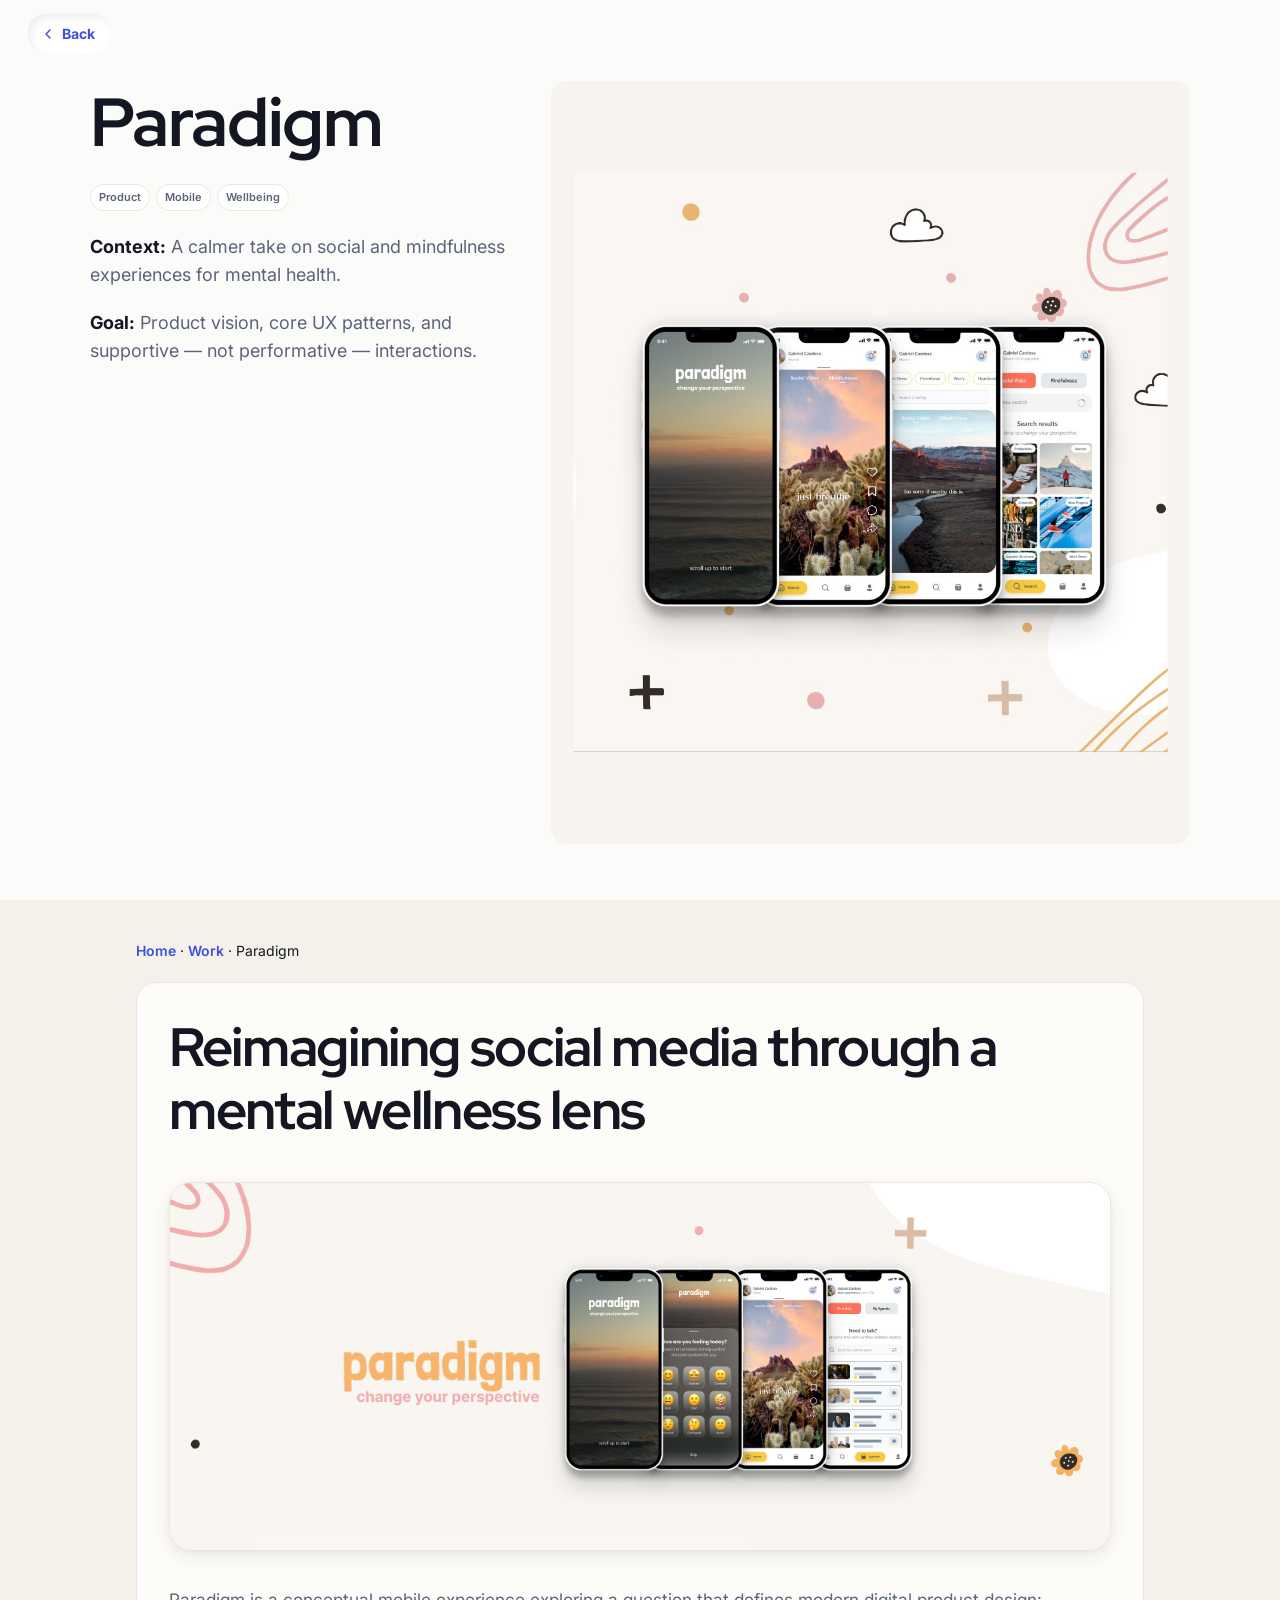
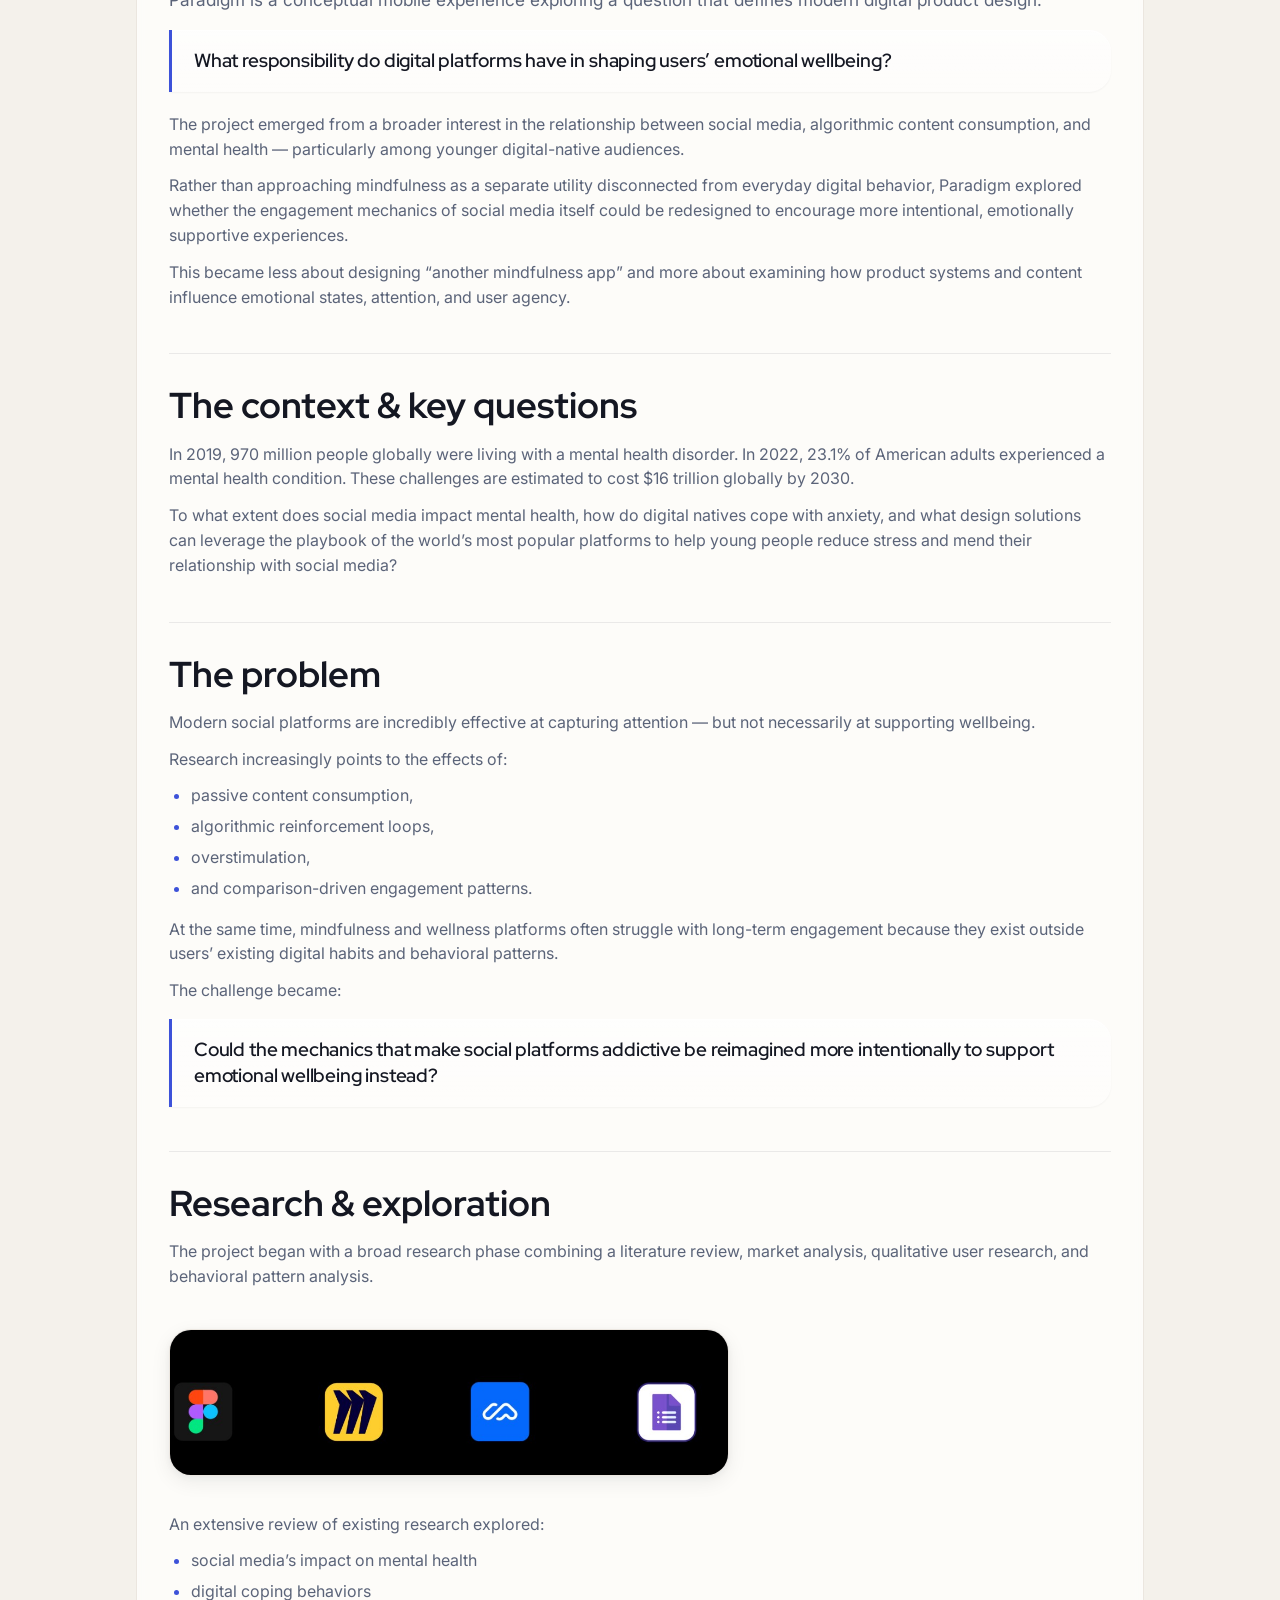
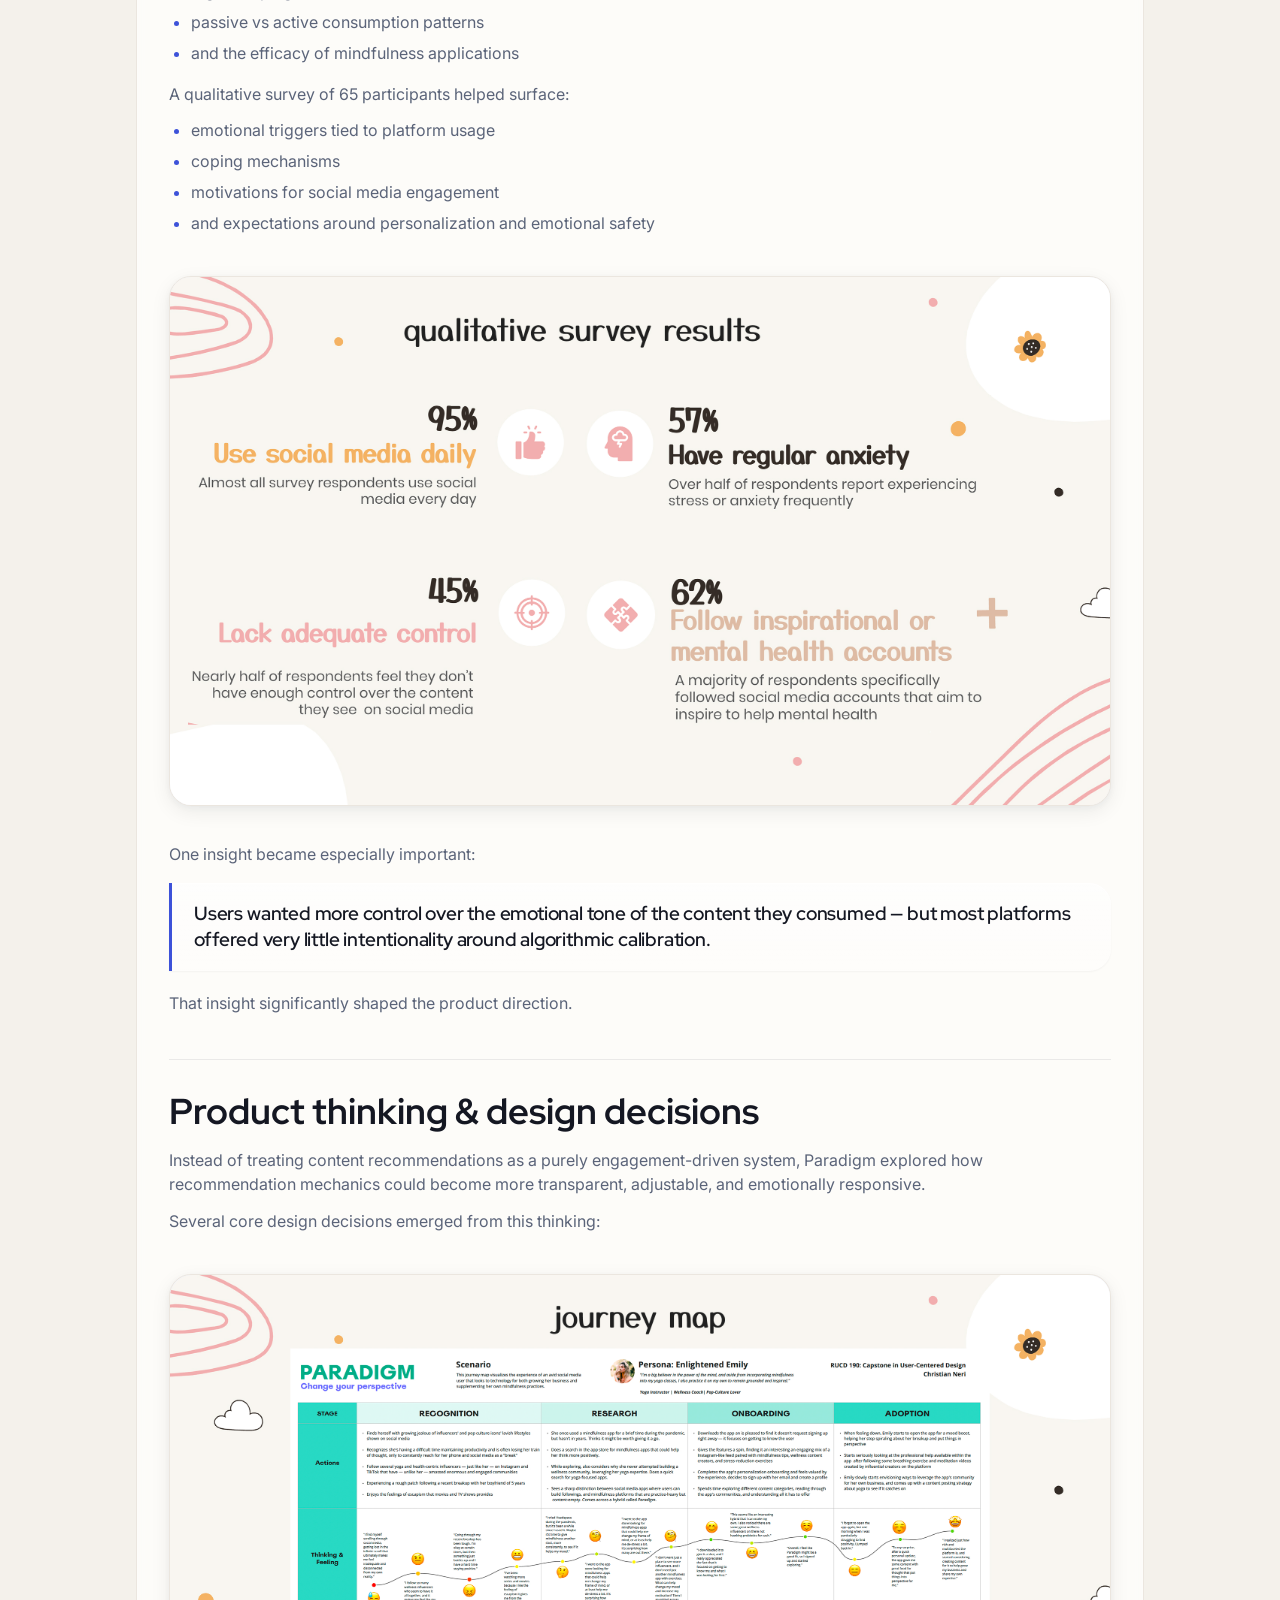
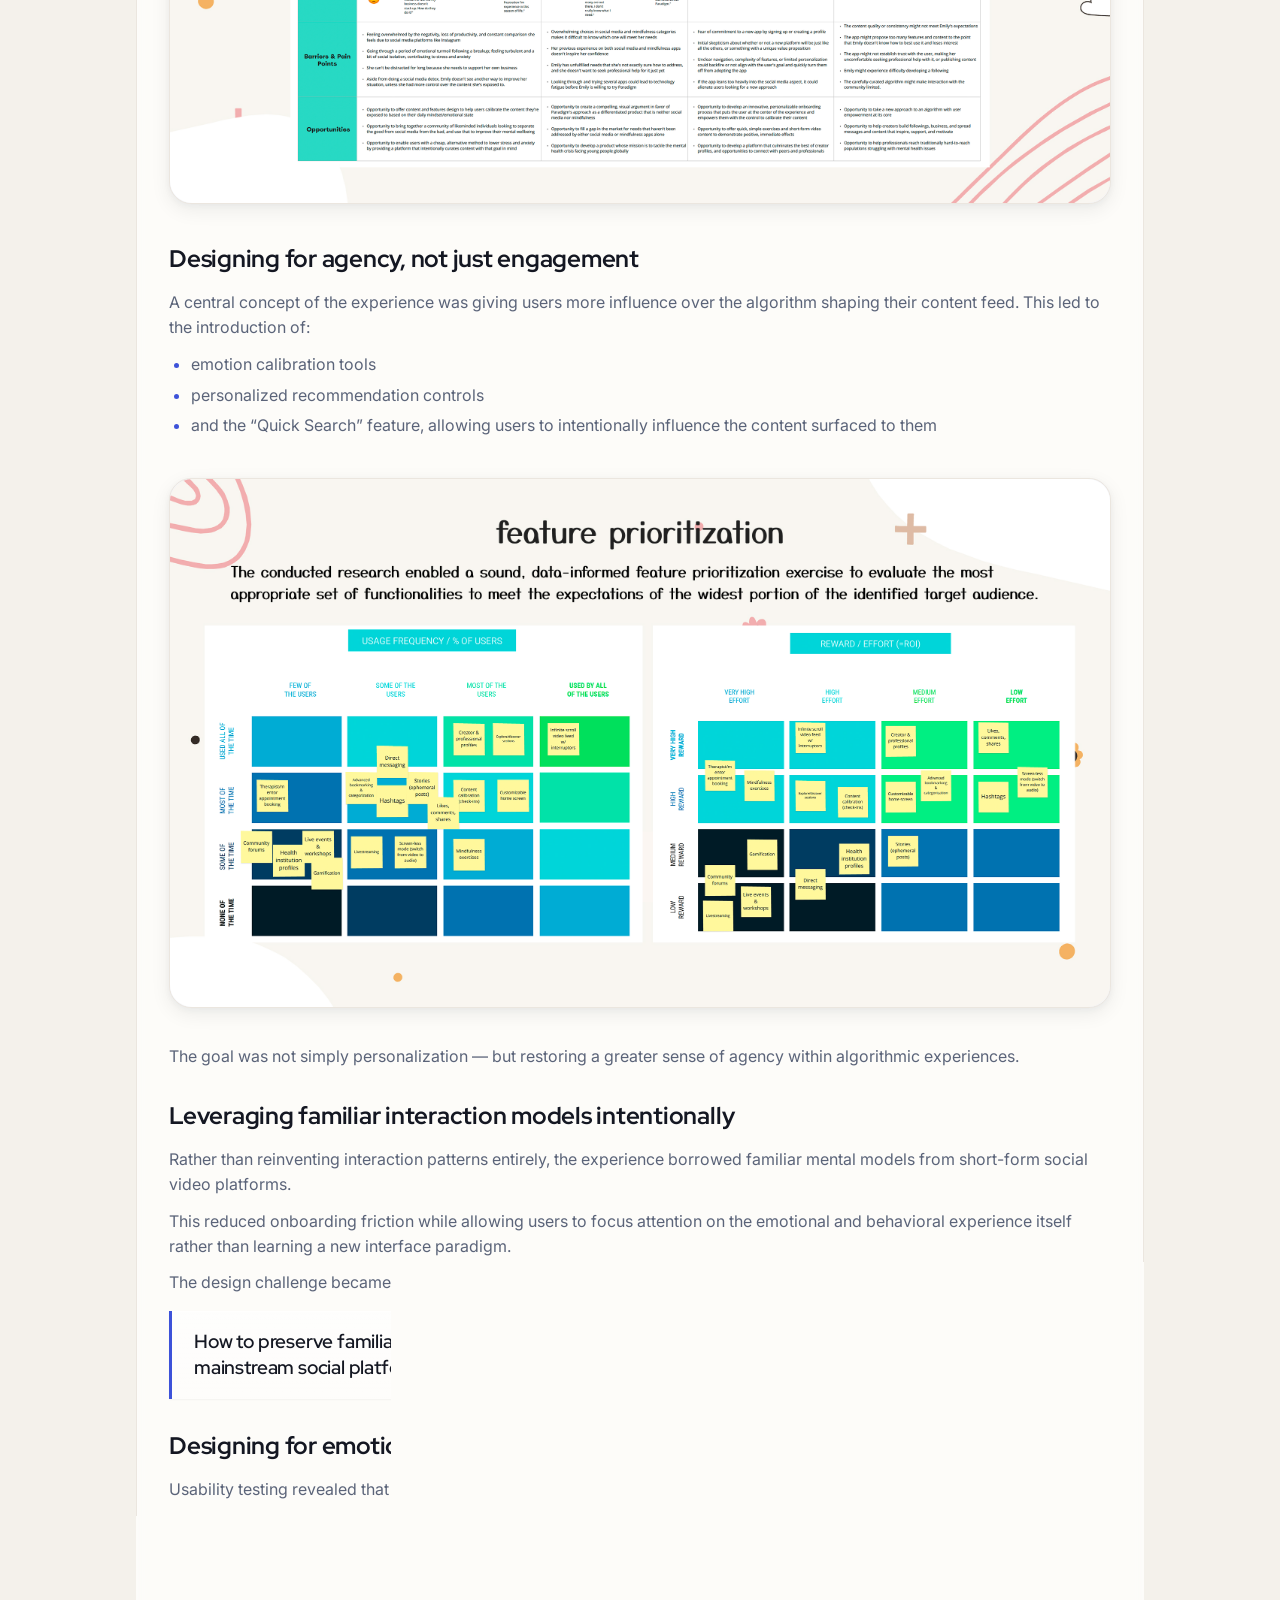
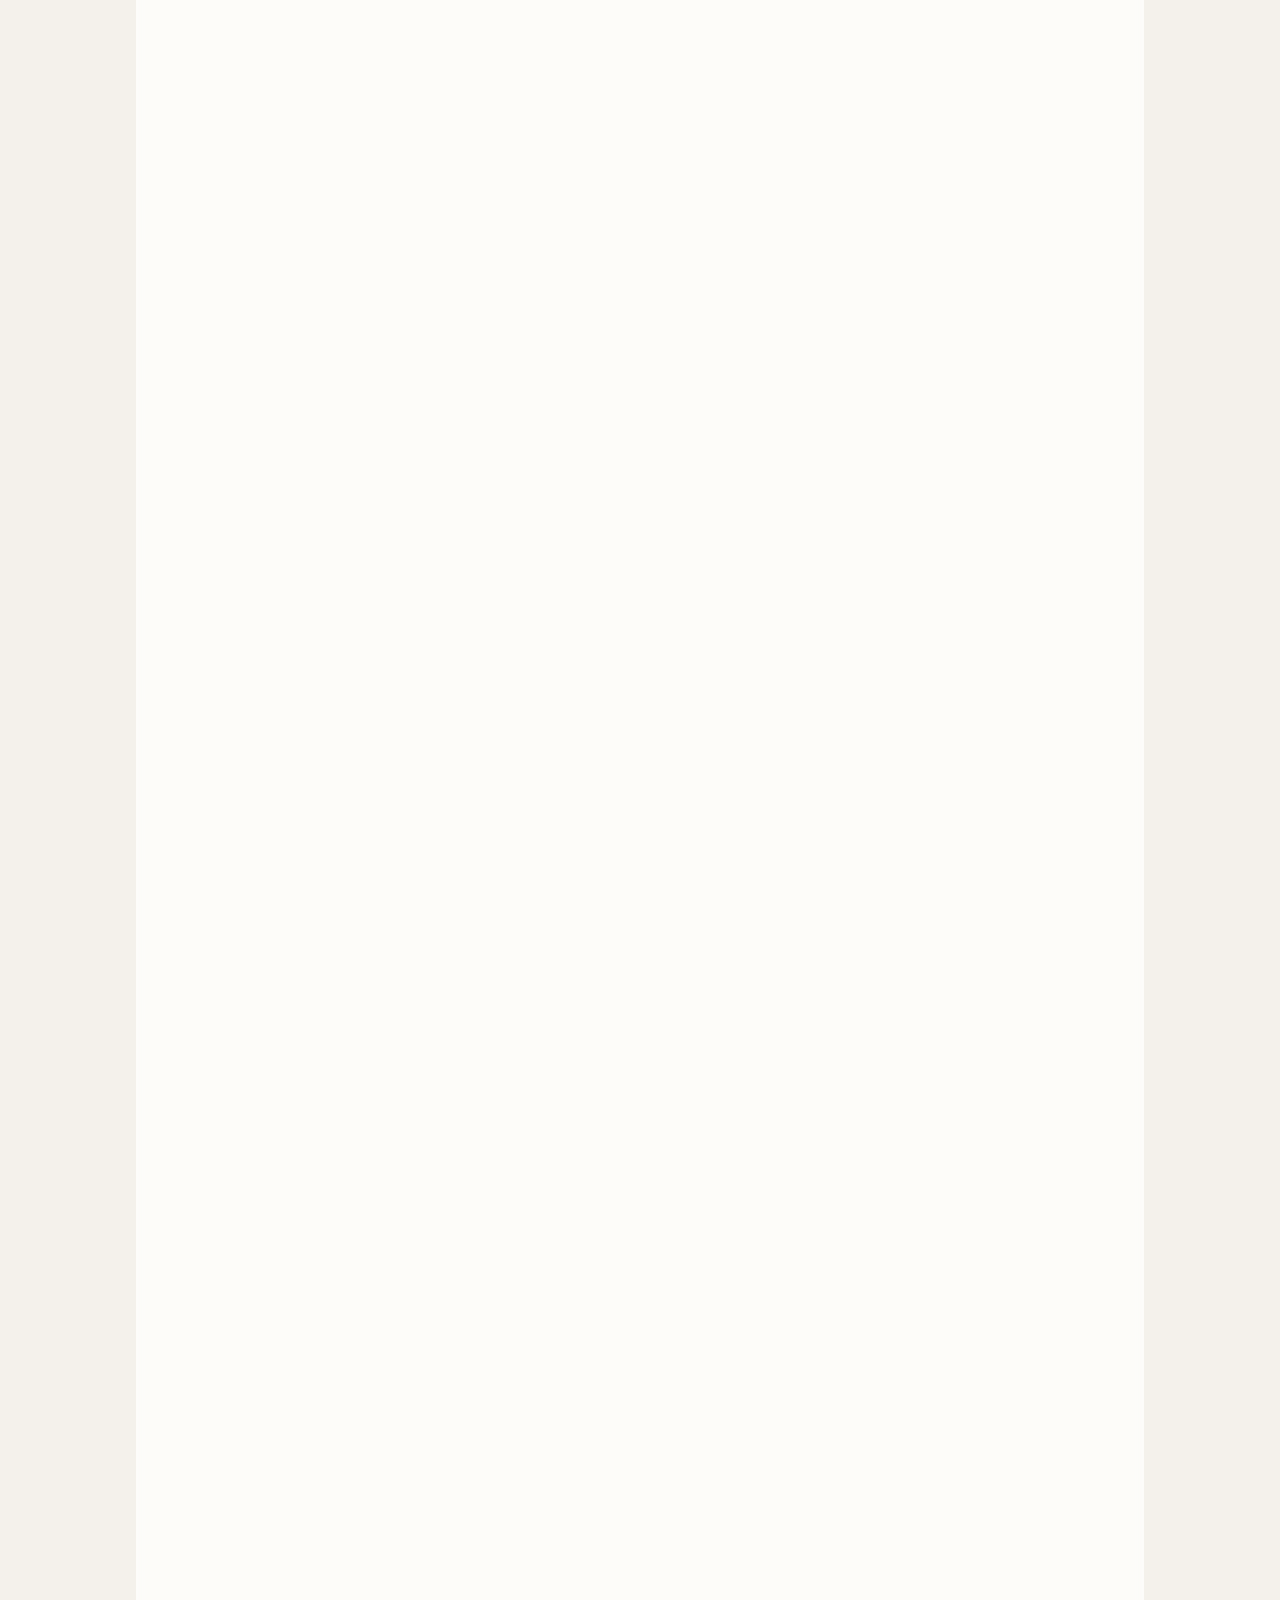
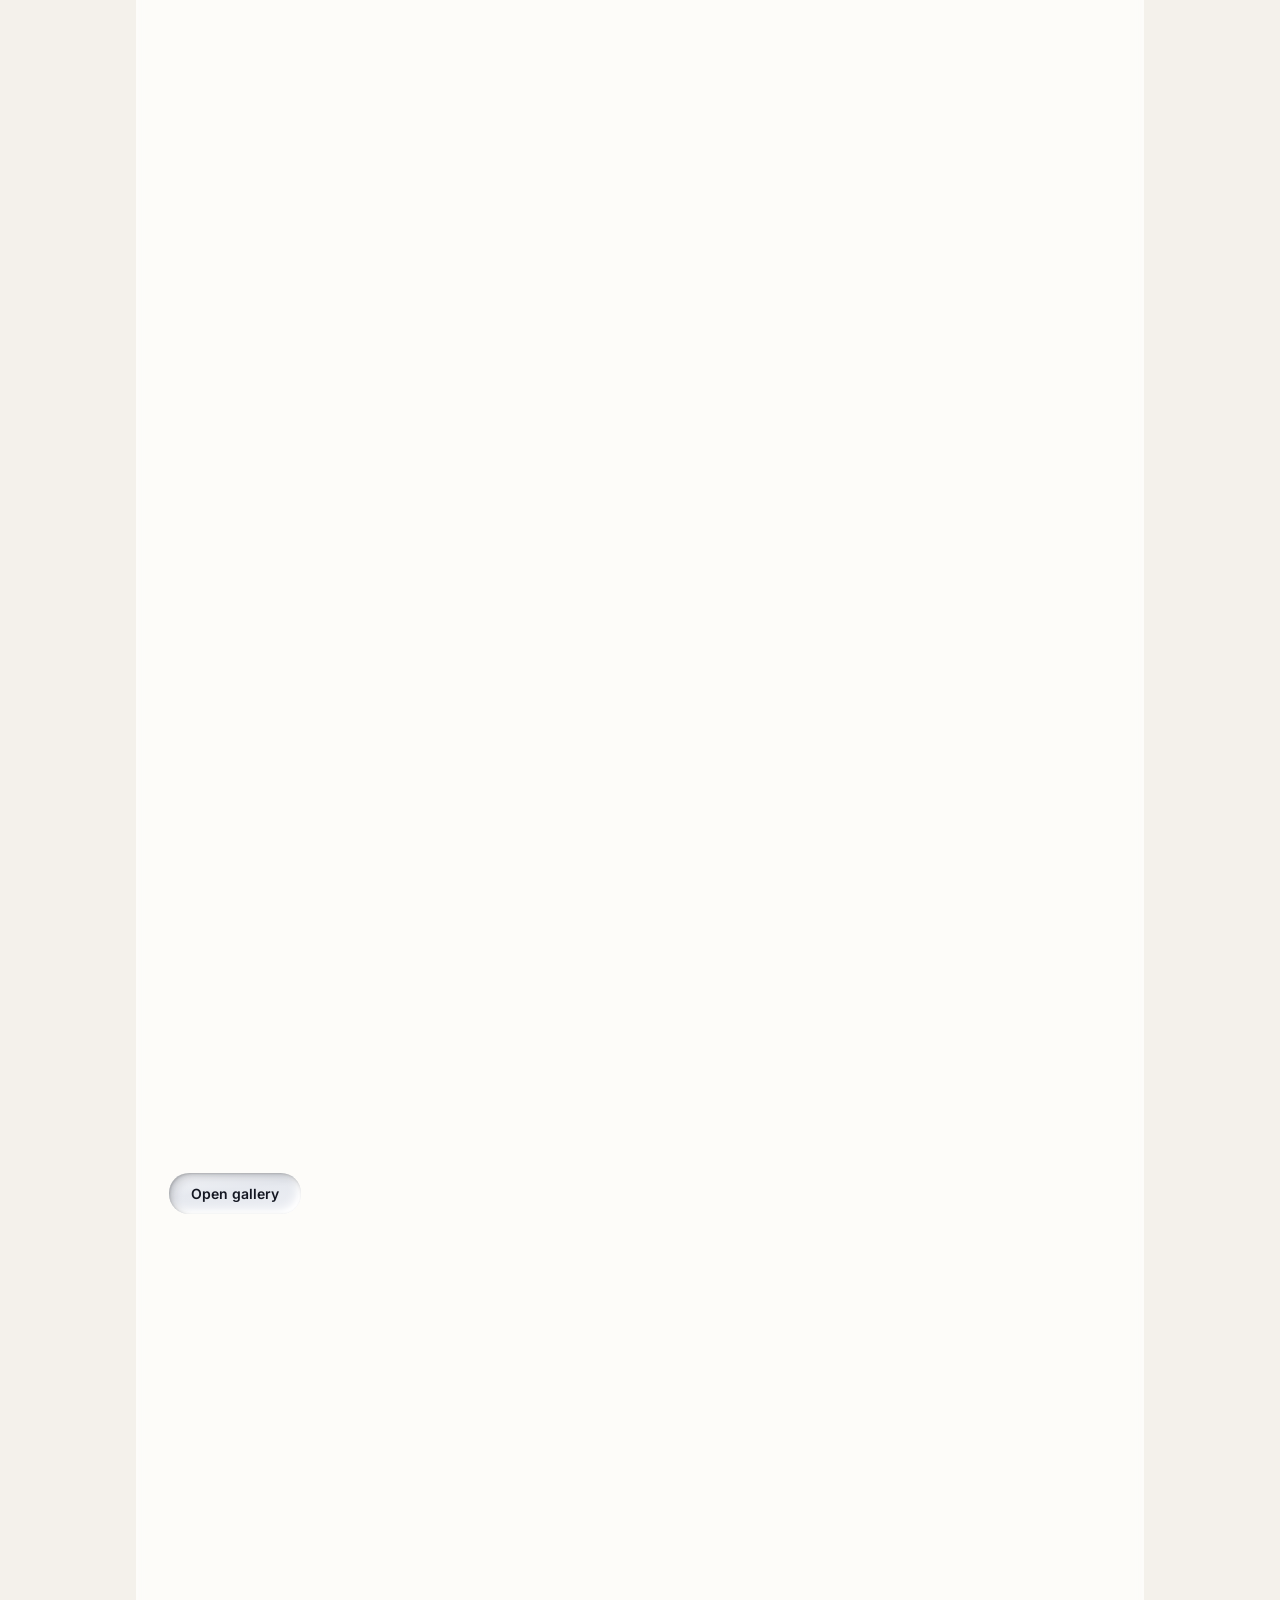
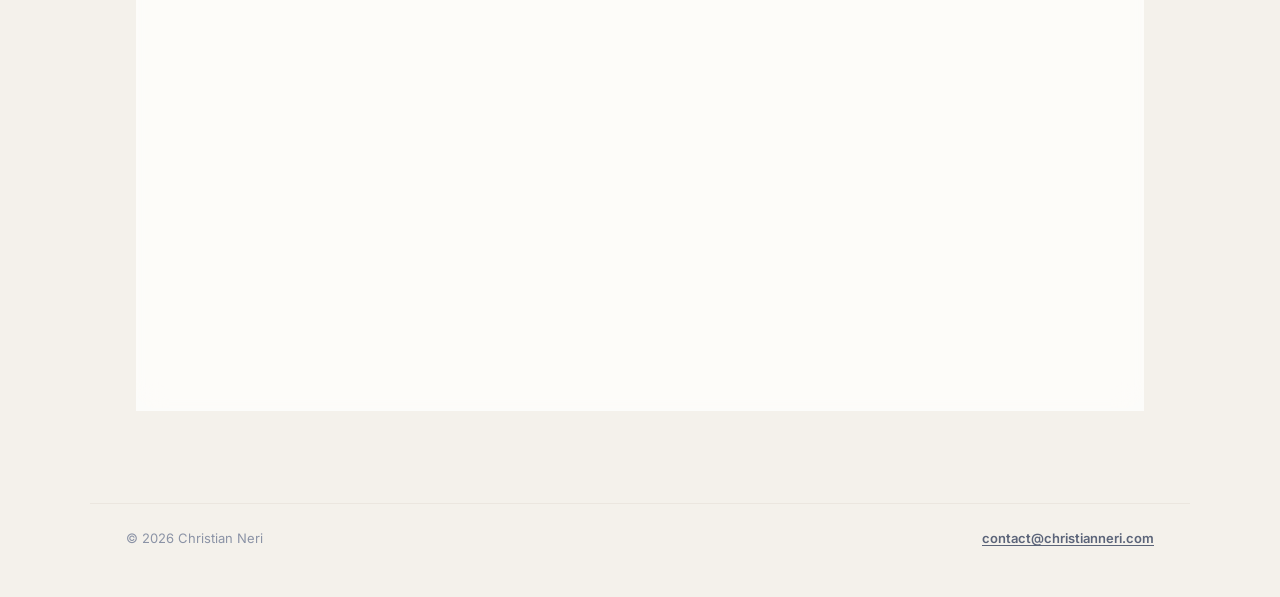
==== case-paradigm.html @ fbaf5375 "Adopt Red Hat Display as the portfolio display typeface. Replace Outfit across the site, apply it to" ====
<!DOCTYPE html>
<html lang="en">

<head>
    <meta charset="UTF-8">
    <meta name="viewport" content="width=device-width, initial-scale=1.0">
    <title>Paradigm — Case study | Christian Neri</title>
    <meta name="description"
        content="Paradigm: product vision and UX patterns for supportive mental health and mindfulness experiences.">
    <link rel="stylesheet" href="style.css">
    <link rel="preconnect" href="https://fonts.googleapis.com">
    <link rel="preconnect" href="https://fonts.gstatic.com" crossorigin>
    <link
        href="https://fonts.googleapis.com/css2?family=Inter:wght@400;500;600;700&family=Red+Hat+Display:ital,wght@0,500;0,600;0,700;1,400&display=swap"
        rel="stylesheet">
</head>

<body>
    <!-- Paint-bridge: same #fbfbfa as the zoom curtain; dissolves once layout is settled -->
    <div class="case-zoom-cover" aria-hidden="true"></div>
    <a class="skip-link" href="#case-main">Skip to case study</a>

    <header class="site-header site-header--case" role="banner">
        <a class="case-back-link" href="index.html#work" aria-label="Back to featured work">
            <svg width="16" height="16" viewBox="0 0 24 24" fill="none" stroke="currentColor"
                stroke-width="2.25" stroke-linecap="round" stroke-linejoin="round" aria-hidden="true">
                <path d="m15 18-6-6 6-6" />
            </svg>
            <span>Back</span>
        </a>
    </header>

    <header class="case-hero-screen" aria-labelledby="paradigm-title">
        <div class="case-hero-screen__inner">
            <div class="work-macbook__screen-grid">
                <div class="work-macbook__copy">
                    <h1 id="paradigm-title" class="work-macbook__title">Paradigm</h1>
                    <div class="work-macbook__tags">
                        <span class="tag">Product</span>
                        <span class="tag">Mobile</span>
                        <span class="tag">Wellbeing</span>
                    </div>
                    <p class="work-macbook__line"><span class="goal-label"><strong>Context:</strong></span> A calmer take on social and mindfulness experiences for mental health.</p>
                    <p class="work-macbook__line"><span class="goal-label"><strong>Goal:</strong></span> Product vision, core UX patterns, and supportive — not performative — interactions.</p>
                </div>
                <div class="work-macbook__visual work-macbook__visual--paradigm">
                    <img src="assets/paradigm/cover.png" alt="Paradigm app interfaces on devices" loading="eager" fetchpriority="high">
                </div>
            </div>
        </div>
    </header>

    <main id="case-main" class="case-main">
        <nav class="case-nav-bar" aria-label="Breadcrumb">
            <a href="index.html">Home</a>
            <span aria-hidden="true"> · </span>
            <a href="index.html#work">Work</a>
            <span aria-hidden="true"> · </span>
            <span aria-current="page">Paradigm</span>
        </nav>

        <div class="case-prose-panel">
            <section class="case-section case-section--lede" aria-labelledby="paradigm-lede">
                <h2 id="paradigm-lede" class="case-lede-title">Reimagining social media through a mental wellness lens</h2>
                <figure class="case-figure">
                    <img src="assets/paradigm/hero-banner.jpg"
                        alt="Paradigm — Change your perspective. Brand illustration with four app screens showing onboarding, mood selection, content feed, and wellness agenda."
                        loading="eager" fetchpriority="high" width="2500" height="976">
                </figure>
                <p class="case-lede">Paradigm is a conceptual mobile experience exploring a question that
                    defines modern digital product design:</p>
                <blockquote class="case-pullquote">
                    <p>What responsibility do digital platforms have in shaping users&rsquo; emotional wellbeing?</p>
                </blockquote>
                <p>The project emerged from a broader interest in the relationship between social media, algorithmic
                    content consumption, and mental health &mdash; particularly among younger digital-native audiences.</p>
                <p>Rather than approaching mindfulness as a separate utility disconnected from everyday digital behavior,
                    Paradigm explored whether the engagement mechanics of social media itself could be redesigned to
                    encourage more intentional, emotionally supportive experiences.</p>
                <p>This became less about designing &ldquo;another mindfulness app&rdquo; and more about examining how
                    product systems and content influence emotional states, attention, and user agency.</p>
            </section>

            <section class="case-section" aria-labelledby="paradigm-context-questions">
                <h2 id="paradigm-context-questions">The context &amp; key questions</h2>
                <p>In 2019, 970 million people globally were living with a mental health disorder. In 2022, 23.1% of
                    American adults experienced a mental health condition. These challenges are estimated to cost
                    $16 trillion globally by 2030.</p>
                <p>To what extent does social media impact mental health, how do digital natives cope with anxiety, and
                    what design solutions can leverage the playbook of the world&rsquo;s most popular platforms to help
                    young people reduce stress and mend their relationship with social media?</p>
            </section>

            <section class="case-section" aria-labelledby="paradigm-problem">
                <h2 id="paradigm-problem">The problem</h2>
                <p>Modern social platforms are incredibly effective at capturing attention &mdash; but not necessarily at
                    supporting wellbeing.</p>
                <p>Research increasingly points to the effects of:</p>
                <ul class="case-list">
                    <li>passive content consumption,</li>
                    <li>algorithmic reinforcement loops,</li>
                    <li>overstimulation,</li>
                    <li>and comparison-driven engagement patterns.</li>
                </ul>
                <p>At the same time, mindfulness and wellness platforms often struggle with long-term engagement because
                    they exist outside users&rsquo; existing digital habits and behavioral patterns.</p>
                <p>The challenge became:</p>
                <blockquote class="case-pullquote">
                    <p>Could the mechanics that make social platforms addictive be reimagined more intentionally to support
                        emotional wellbeing instead?</p>
                </blockquote>
            </section>

            <section class="case-section" aria-labelledby="paradigm-research">
                <h2 id="paradigm-research">Research &amp; exploration</h2>
                <p>The project began with a broad research phase combining a literature review, market analysis,
                    qualitative user research, and behavioral pattern analysis.</p>
                <figure class="case-figure case-figure--meta">
                    <img src="assets/paradigm/tool-stack.png"
                        alt="Project tool stack — Figma, Miro, Maze, and Google Forms">
                </figure>
                <p>An extensive review of existing research explored:</p>
                <ul class="case-list">
                    <li>social media&rsquo;s impact on mental health</li>
                    <li>digital coping behaviors</li>
                    <li>passive vs active consumption patterns</li>
                    <li>and the efficacy of mindfulness applications</li>
                </ul>
                <p>A qualitative survey of 65 participants helped surface:</p>
                <ul class="case-list">
                    <li>emotional triggers tied to platform usage</li>
                    <li>coping mechanisms</li>
                    <li>motivations for social media engagement</li>
                    <li>and expectations around personalization and emotional safety</li>
                </ul>
                <figure class="case-figure">
                    <img src="assets/paradigm/qualitative-survey.jpg"
                        alt="Qualitative survey results — 95% use social media daily, 57% have regular anxiety, 45% lack adequate control over content, 62% follow inspirational or mental-health accounts"
                        width="2500" height="1405">
                </figure>
                <p>One insight became especially important:</p>
                <blockquote class="case-pullquote">
                    <p>Users wanted more control over the emotional tone of the content they consumed &mdash; but most
                        platforms offered very little intentionality around algorithmic calibration.</p>
                </blockquote>
                <p>That insight significantly shaped the product direction.</p>
            </section>

            <section class="case-section" aria-labelledby="paradigm-thinking">
                <h2 id="paradigm-thinking">Product thinking &amp; design decisions</h2>
                <p>Instead of treating content recommendations as a purely engagement-driven system, Paradigm explored
                    how recommendation mechanics could become more transparent, adjustable, and emotionally responsive.</p>
                <p>Several core design decisions emerged from this thinking:</p>
                <figure class="case-figure">
                    <img src="assets/paradigm/journey-map.jpg" data-magnify
                        alt="User journey map for Paradigm — stages from recognition through adoption, with thinking, pain points, and design opportunities at each step"
                        width="2500" height="1405">
                </figure>

                <h3 class="case-subhead">Designing for agency, not just engagement</h3>
                <p>A central concept of the experience was giving users more influence over the algorithm shaping their
                    content feed. This led to the introduction of:</p>
                <ul class="case-list">
                    <li>emotion calibration tools</li>
                    <li>personalized recommendation controls</li>
                    <li>and the &ldquo;Quick Search&rdquo; feature, allowing users to intentionally influence the content
                        surfaced to them</li>
                </ul>
                <figure class="case-figure">
                    <img src="assets/paradigm/feature-prioritization.jpg" data-magnify
                        alt="Feature prioritization matrices — usage frequency by share of users, and reward-vs-effort scoring used to rank candidate features"
                        width="2500" height="1405">
                </figure>
                <p>The goal was not simply personalization &mdash; but restoring a greater sense of agency within
                    algorithmic experiences.</p>

                <h3 class="case-subhead">Leveraging familiar interaction models intentionally</h3>
                <p>Rather than reinventing interaction patterns entirely, the experience borrowed familiar mental models
                    from short-form social video platforms.</p>
                <p>This reduced onboarding friction while allowing users to focus attention on the emotional and
                    behavioral experience itself rather than learning a new interface paradigm.</p>
                <p>The design challenge became:</p>
                <blockquote class="case-pullquote">
                    <p>How to preserve familiarity without inheriting the negative behavioral patterns commonly associated
                        with mainstream social platforms.</p>
                </blockquote>

                <h3 class="case-subhead">Designing for emotional clarity</h3>
                <p>Usability testing revealed that early iterations lacked clarity around the platform&rsquo;s value
                    proposition and emotional intent.</p>
                <p>In response, the onboarding experience was redesigned to:</p>
                <ul class="case-list">
                    <li>better communicate the purpose of the platform,</li>
                    <li>establish emotional expectations early,</li>
                    <li>and reinforce user control over content personalization.</li>
                </ul>
                <p>This significantly improved comprehension and user confidence during testing.</p>
            </section>

            <section class="case-section" aria-labelledby="paradigm-iteration">
                <h2 id="paradigm-iteration">Iteration &amp; validation</h2>
                <p>Low-fidelity prototypes were tested through contextual interviews and usability sessions to evaluate:</p>
                <ul class="case-list">
                    <li>onboarding comprehension</li>
                    <li>content discoverability</li>
                    <li>personalization expectations</li>
                    <li>perceived emotional relevance</li>
                </ul>
                <figure class="case-figure">
                    <img src="assets/paradigm/lowfi-prototype.jpg" data-magnify
                        alt="Low-fidelity prototype — wireframe flow covering onboarding, emotion-based search, recommendations, and an integrated booking experience"
                        width="2500" height="1405">
                </figure>
                <p>Testing surfaced several key friction points:</p>
                <ul class="case-list">
                    <li>insufficient algorithm transparency</li>
                    <li>weak feedback during search interactions</li>
                    <li>and unclear content calibration controls</li>
                </ul>
                <p>These findings directly informed the final high-fidelity iteration.</p>
                <p>Rather than treating usability testing as validation of static screens, the process became an exercise
                    in understanding how users emotionally interpret platform behavior.</p>
                <p>That distinction became one of the most valuable learnings from the project.</p>
            </section>

            <section class="case-section" aria-labelledby="paradigm-outcome">
                <h2 id="paradigm-outcome">Outcome &amp; reflection</h2>
                <p>Paradigm ultimately became an exploration of how digital product design can shape not only usability,
                    but emotional behavior and attention patterns.</p>
                <p>More than a conceptual UI exercise, the project challenged me to think more critically about:</p>
                <ul class="case-list">
                    <li>algorithmic responsibility</li>
                    <li>behavioral design ethics</li>
                    <li>emotional UX</li>
                    <li>and the unintended consequences of engagement-driven systems</li>
                </ul>
                <p>It also reinforced how much modern product design extends beyond interfaces alone.</p>
                <blockquote class="case-pullquote">
                    <p>The most impactful product decisions often happen upstream: how systems are structured, how
                        incentives are designed, and how much agency users are given within digital environments.</p>
                </blockquote>
                <p>In today&rsquo;s AI-driven landscape &mdash; where personalization systems are becoming even more
                    powerful &mdash; I believe these questions matter more than ever.</p>
                <figure class="case-figure case-figure--bare case-figure--meta">
                    <img src="assets/paradigm/results-stats.png"
                        alt="Project results — 65+ survey participants, 2 prototype rounds, 3 design pillars">
                </figure>
            </section>

            <section class="case-section" aria-labelledby="paradigm-presenting">
                <h2 id="paradigm-presenting">Presenting Paradigm</h2>
                <p>Combining the emotional power of the moving image with the intentionality and efficacy of mindfulness,
                    the Paradigm concept is a research-based social media experience with the power to inspire, change
                    perspectives, and reduce commonplace stress and anxiety. Crafted with a clean, minimalist interface,
                    Paradigm&rsquo;s interaction design is familiar and fosters connection, helping users build likeminded
                    communities through a variety of inspirational social video and therapeutic mindfulness content.
                    Personalized recommendations tailor content to users&rsquo; emotional state and give users the agency
                    to calibrate the algorithm to their needs, building a truly user-centric experience.</p>
                <figure class="case-figure">
                    <img src="assets/paradigm/highfi-prototype.png" data-magnify
                        alt="High-fidelity prototype — full product flow covering onboarding, emotion check-in, content discovery, search, agenda, and provider profiles">
                </figure>
                <button type="button" class="btn btn--primary case-gallery-trigger" id="open-paradigm-gallery"
                    aria-haspopup="dialog" aria-controls="lightbox-paradigm">Open gallery</button>
            </section>

            <section class="case-section case-section--pdf" aria-labelledby="paradigm-pdf-title">
                <h2 id="paradigm-pdf-title">Capstone final report</h2>
                <p class="case-pdf-intro">View the full case study below:</p>
                <div class="case-pdf-viewer" data-paradigm-pdf data-pdf-src="assets/paradigm/paradigm-capstone-report.pdf"
                    tabindex="0" role="region" aria-label="Capstone final report presentation">
                    <div class="case-pdf-viewer__toolbar">
                        <button type="button" class="case-pdf-viewer__arrow" data-pdf-prev aria-label="Previous page"
                            disabled>
                            <svg width="22" height="22" viewBox="0 0 24 24" fill="none" stroke="currentColor"
                                stroke-width="2" aria-hidden="true">
                                <path d="M15 18l-6-6 6-6" />
                            </svg>
                        </button>
                        <p class="case-pdf-viewer__status" aria-live="polite">
                            <span data-pdf-current>1</span> / <span data-pdf-total>—</span>
                        </p>
                        <button type="button" class="case-pdf-viewer__arrow" data-pdf-next aria-label="Next page"
                            disabled>
                            <svg width="22" height="22" viewBox="0 0 24 24" fill="none" stroke="currentColor"
                                stroke-width="2" aria-hidden="true">
                                <path d="M9 18l6-6-6-6" />
                            </svg>
                        </button>
                    </div>
                    <div class="case-pdf-viewer__stage">
                        <canvas data-pdf-canvas aria-label="Presentation page"></canvas>
                        <p class="case-pdf-viewer__loading" data-pdf-loading>Loading presentation…</p>
                        <p class="case-pdf-viewer__error" data-pdf-error hidden>Couldn&rsquo;t load the presentation.
                            <a href="assets/paradigm/paradigm-capstone-report.pdf" target="_blank" rel="noopener">Open the PDF directly</a>.</p>
                    </div>
                </div>
            </section>
        </div>
    </main>

    <footer class="site-footer" role="contentinfo">
        <div class="site-footer-inner">
            <p>&copy; 2026 Christian Neri</p>
            <p><a href="mailto:contact@christianneri.com">contact@christianneri.com</a></p>
        </div>
    </footer>

    <div class="lightbox" id="lightbox-paradigm" role="dialog" aria-modal="true"
        aria-labelledby="lightbox-paradigm-title" hidden data-lightbox-root data-open-button="open-paradigm-gallery">
        <div class="lightbox-backdrop" data-lightbox-close></div>
        <div class="lightbox-panel">
            <p id="lightbox-paradigm-title" class="visually-hidden">Paradigm product screens gallery</p>
            <button type="button" class="lightbox-close" data-lightbox-close aria-label="Close gallery">
                <svg width="22" height="22" viewBox="0 0 24 24" fill="none" stroke="currentColor" stroke-width="2"
                    aria-hidden="true">
                    <path d="M18 6L6 18M6 6l12 12" />
                </svg>
            </button>
            <div class="lightbox-carousel">
                <div class="lightbox-viewport" tabindex="0" aria-label="Paradigm product screens">
                    <figure class="lightbox-slide">
                        <img src="assets/paradigm/cover.png" alt="Paradigm — overview of product screens">
                    </figure>
                    <figure class="lightbox-slide">
                        <img src="assets/paradigm/slide-01.png"
                            alt="Paradigm — dual search and contextual recommendations">
                    </figure>
                    <figure class="lightbox-slide">
                        <img src="assets/paradigm/slide-02.png" alt="Paradigm — guided emotional check-ins">
                    </figure>
                    <figure class="lightbox-slide">
                        <img src="assets/paradigm/slide-03.png" alt="Paradigm — adaptive feed with dark mode">
                    </figure>
                </div>
                <div class="lightbox-toolbar">
                    <button type="button" class="lightbox-arrow lightbox-arrow--prev" aria-label="Previous image">
                        <svg width="22" height="22" viewBox="0 0 24 24" fill="none" stroke="currentColor"
                            stroke-width="2">
                            <path d="M15 18l-6-6 6-6" />
                        </svg>
                    </button>
                    <div class="lightbox-dots" aria-label="Gallery position"></div>
                    <button type="button" class="lightbox-arrow lightbox-arrow--next" aria-label="Next image">
                        <svg width="22" height="22" viewBox="0 0 24 24" fill="none" stroke="currentColor"
                            stroke-width="2">
                            <path d="M9 18l6-6-6-6" />
                        </svg>
                    </button>
                </div>
            </div>
        </div>
    </div>

    <script src="assets/vendor/pdfjs/pdf.min.js"></script>
    <script>
        if (typeof pdfjsLib !== "undefined") {
            pdfjsLib.GlobalWorkerOptions.workerSrc = new URL(
                "assets/vendor/pdfjs/pdf.worker.min.js",
                window.location.href
            ).href;
        }
    </script>
    <script src="main.js" defer></script>
</body>

</html>
---- style.css ----
/* Design tokens — light skeuomorphism + selective elevation + glass accents
   --shadow-lift: hero primary CTA, section nav chassis, bottom anchor cards, key CTAs */
:root {
    --canvas: #f4f1eb;
    /* Radials only — full-bleed linear is a separate bottom layer so it never paints over the sketch */
    --canvas-mesh-radials: radial-gradient(
            ellipse 120% 82% at 12% -5%,
            rgba(250, 244, 232, 0.72) 0%,
            transparent 58%
        ),
        radial-gradient(ellipse 92% 64% at 88% 18%, rgba(242, 230, 214, 0.38) 0%, transparent 52%);
    --canvas-mesh-base: linear-gradient(180deg, var(--canvas) 0%, #eae4d9 100%);
    /* Sketch-off stack (reduced transparency): same look as before */
    --canvas-mesh: var(--canvas-mesh-radials), var(--canvas-mesh-base);
    /* Sketch layer — light wash only tints; most detail stays visible */
    --canvas-sketch-art: url("assets/bg-canvas-sketch.png");
    --canvas-sketch-wash: linear-gradient(
        rgba(244, 241, 235, 0.76) 0%,
        rgba(244, 241, 235, 0.69) 90%,
        rgba(237, 232, 220, 0.72) 100%
    );
    /* Homepage: wash layer fades from this strength (clearer sketches) to full (--canvas-sketch-wash at opacity 1) */
    --home-sketch-wash-from: 0.4;
    --section-gap: clamp(22.5px, 3.94vw, 40.5px);
    --section-pair-gap: clamp(9px, 1.4vw, 13.5px);
    --surface: #faf8f5;
    --surface-raised: #ffffff;
    /* Raised panels — light glass (solid fallback via reduced-transparency query) */
    --surface-panel: rgba(255, 255, 255, 0.74);
    --glass-blur: blur(14px) saturate(155%);

    /* Toggle + hero — shared “liquid glass” face (inset stack matches section nav track) */
    --liquid-glass-bg: rgba(255, 255, 255, 0.08);
    --liquid-glass-backdrop: blur(10px) saturate(160%);
    --liquid-glass-inset-shadows:
        inset 9px 9px 2px -10px #ffffff,
        inset 6px 6px 4px -6px #ffffff,
        inset -6px -6px 4px -6px #b3b3b3,
        inset 0 0 0 1px rgba(153, 153, 153, 0.45),
        inset 3px 0 3px 0 rgba(0, 0, 0, 0.12),
        inset 0 -1px 2px 0 rgba(0, 0, 0, 0.1),
        inset 8px 8px 6px -7px #ffffff,
        inset 5px 8px 7px -6px #ffffff,
        inset -4px -4px 4px -5px rgba(255, 255, 255, 0.55);

    /* Skeuomorphic “carved pill” face — hero CTAs + section toggle */
    --pill-inset-face: linear-gradient(172deg, #f6f7fa 0%, #e6e9ef 42%, #eceef3 100%);
    --pill-inset-relaxed:
        inset 5px 5px 9px rgba(20, 23, 34, 0.13),
        inset 2px 2px 4px rgba(20, 23, 34, 0.11),
        inset 1px 1px 2px rgba(20, 23, 34, 0.16),
        inset -4px -4px 10px rgba(255, 255, 255, 0.96),
        inset -2px -2px 4px rgba(255, 255, 255, 0.82),
        inset 0 0 0 1px rgba(255, 255, 255, 0.2);

    /* Frost face — tilt vars change per pane for “different viewing angle” */
    --frost-fill-angle: 168deg;
    --frost-fill-mid: 42%;
    --frost-spec-angle: 145deg;
    --frost-spec-opacity: 0.85;
    --frost-floor-top: 22%;
    --frost-floor-bottom: -12%;

    --frost-spec-gradient: linear-gradient(
        var(--frost-spec-angle),
        rgba(255, 255, 255, 0.72) 0%,
        rgba(255, 255, 255, 0.18) 28%,
        transparent 46%,
        transparent 58%,
        rgba(255, 255, 255, 0.08) 78%,
        rgba(255, 255, 255, 0.22) 100%
    );

    --hero-frost-bg: linear-gradient(
        var(--frost-fill-angle),
        rgba(255, 255, 255, 0.94) 0%,
        rgba(255, 255, 255, 0.78) var(--frost-fill-mid),
        rgba(252, 252, 252, 0.86) 100%
    );
    --hero-frost-backdrop: blur(26px) saturate(1.85);
    --hero-frost-border: 1px solid rgba(255, 255, 255, 0.88);
    --hero-frost-shadow:
        0 10px 40px rgba(20, 23, 34, 0.07),
        0 1px 0 rgba(255, 255, 255, 0.98) inset,
        inset 0 1px 0 rgba(255, 255, 255, 0.65),
        inset 0 -18px 36px rgba(255, 255, 255, 0.35),
        inset 10px 12px 24px rgba(255, 255, 255, 0.55),
        inset -8px -10px 20px rgba(20, 23, 34, 0.04);
    /* Lighter stack for small tiles (competencies + work cards) */
    --frost-tile-shadow:
        0 3px 14px rgba(20, 23, 34, 0.028),
        0 1px 0 rgba(255, 255, 255, 0.92) inset,
        inset 0 1px 0 rgba(255, 255, 255, 0.45),
        inset 0 -8px 16px rgba(255, 255, 255, 0.18),
        inset 5px 6px 12px rgba(255, 255, 255, 0.32),
        inset -4px -5px 10px rgba(20, 23, 34, 0.02);
    --frost-tile-shadow-hover:
        0 5px 18px rgba(20, 23, 34, 0.04),
        0 1px 0 rgba(255, 255, 255, 0.96) inset,
        inset 0 1px 0 rgba(255, 255, 255, 0.48),
        inset 0 -9px 18px rgba(255, 255, 255, 0.2),
        inset 5px 6px 14px rgba(255, 255, 255, 0.36),
        inset -4px -5px 11px rgba(20, 23, 34, 0.025);
    --border-subtle: #ebe6df;
    --border-strong: #ded8cf;
    --text: #141722;
    --text-muted: #5b6479;
    --text-soft: #8b93a6;
    --accent: #3d52d9;
    /* Profile ring — deep blue aligned with competency icon hue */
    --avatar-ring: linear-gradient(145deg, #2a3d82 0%, #3d52d9 48%, #243066 100%);
    --accent-hover: #2f43c4;
    --accent-glow: linear-gradient(135deg, #6b7cff 0%, #e06bcb 48%, #3dd9a8 100%);
    --accent-glass: linear-gradient(
        135deg,
        rgba(107, 124, 255, 0.85) 0%,
        rgba(224, 107, 203, 0.75) 50%,
        rgba(61, 217, 168, 0.72) 100%
    );

    --shadow-s: 0 2px 6px rgba(20, 23, 34, 0.05), 0 1px 2px rgba(20, 23, 34, 0.04);
    --shadow-m: 0 6px 20px rgba(20, 23, 34, 0.07), 0 2px 6px rgba(20, 23, 34, 0.04);
    --shadow-lift: 0 14px 44px rgba(20, 23, 34, 0.11), 0 4px 12px rgba(20, 23, 34, 0.06),
        0 0 0 1px rgba(255, 255, 255, 0.85) inset;
    --inset-well: inset 0 2px 4px rgba(20, 23, 34, 0.06);

    --radius-panel: 20px;
    --radius-card: 22px;
    --radius-control: 999px;
    --font-body: "Inter", system-ui, -apple-system, sans-serif;
    --font-display: "Red Hat Display", var(--font-body);
    --font-brand: var(--font-body);
    --header-z: 50;
    --header-offset: clamp(100px, 20vw, 144px);

    --ease: cubic-bezier(0.22, 0.92, 0.27, 1);
    --radioactive-frame: #77c9a8;

    /* Soft UI — white face, restrained shadows */
    --neo-face: #ffffff;
    --neo-face-alt: #ffffff;
    --neo-shadow-dark: rgba(100, 108, 140, 0.11);
    --neo-shadow-soft: rgba(255, 255, 255, 0.82);
    --neo-inset-well: rgba(20, 23, 34, 0.035);
    --neo-press-dark: rgba(100, 108, 140, 0.12);

    --nav-link-color: #1f2223;
    --nav-link-hover-color: #060709;
    --nav-link-active-color: #0a0c0d;
    --nav-link-hover-bg: rgba(255, 255, 255, 0.55);
    --nav-link-hover-shadow:
        inset 1px 1px 4px rgba(255, 255, 255, 0.95),
        inset -1px -1px 3px rgba(0, 0, 0, 0.08),
        0 1px 2px rgba(20, 23, 34, 0.07);
    --nav-thumb-face: rgba(255, 255, 255, 0.44);
    --nav-thumb-shadow:
        inset 2px 2px 5px rgba(255, 255, 255, 0.95),
        inset -2px -2px 4px rgba(0, 0, 0, 0.07),
        0 1px 2px rgba(0, 0, 0, 0.05);
    --hero-title-color: #181c24;
    --hero-title-shadow:
        0 1px 0 rgba(255, 255, 255, 1),
        0 2px 0 rgba(255, 255, 255, 0.38),
        0 -1px 0 rgba(20, 23, 34, 0.3),
        0 -2px 0 rgba(20, 23, 34, 0.12),
        0 3px 1px rgba(20, 23, 34, 0.08);
    --case-zoom-cover: #fbfbfa;
}

*,
*::before,
*::after {
    box-sizing: border-box;
    margin: 0;
    padding: 0;
}

html {
    scroll-behavior: smooth;
}

@media (prefers-reduced-motion: reduce) {
    html {
        scroll-behavior: auto;
    }

    body {
        background-attachment: scroll, scroll, scroll, scroll, scroll;
    }

    body.home {
        background-attachment: scroll, scroll, scroll, scroll;
    }
}

body {
    min-height: 100vh;
    font-family: var(--font-body);
    font-size: 16px;
    line-height: 1.55;
    color: var(--text);
    background-color: var(--canvas);
    /* First image = top. Base linear last so it sits behind sketch + wash */
    background-image: var(--canvas-mesh-radials), var(--canvas-sketch-wash), var(--canvas-sketch-art),
        var(--canvas-mesh-base);
    /* 16:9 landscape mood board — uniform scale fills viewport; minimal crop on FHD; ultrawide/mobile may crop edges */
    background-size: auto, auto, auto, cover, auto;
    background-position: 0 0, 0 0, 0 0, center center, 0 0;
    background-repeat: no-repeat, no-repeat, no-repeat, no-repeat, no-repeat;
    background-attachment: fixed, fixed, fixed, fixed, fixed;
    -webkit-font-smoothing: antialiased;
}

/* Homepage only: omit baked-in wash layer; animate wash so sketches read stronger before reveals settle.
   --canvas-mesh-radials is two layers — keep the same size/position list as body (5th entry removed = 4 values). */
body.home {
    background-image: var(--canvas-mesh-radials), var(--canvas-sketch-art), var(--canvas-mesh-base);
    background-size: auto, auto, cover, auto;
    background-position: 0 0, 0 0, center center, 0 0;
    background-repeat: no-repeat, no-repeat, no-repeat, no-repeat;
    background-attachment: fixed, fixed, fixed, fixed;
}

body.home::before {
    content: "";
    position: fixed;
    inset: 0;
    z-index: 0;
    pointer-events: none;
    background-image: var(--canvas-sketch-wash);
    background-size: auto;
    background-position: 0 0;
    background-repeat: no-repeat;
    background-attachment: fixed;
    opacity: var(--home-sketch-wash-from);
}

@keyframes home-sketch-wash-build {
    from {
        opacity: var(--home-sketch-wash-from);
    }
    to {
        opacity: 1;
    }
}

@media (prefers-reduced-motion: no-preference) {
    /*
     * Match load sequence: tiers at 0 / 280 / 560ms + longest settle ≈ 1.38s → wash peaks with third beat.
     */
    html.js-scroll-reveal body.home::before {
        animation: home-sketch-wash-build 1.94s cubic-bezier(0.16, 1, 0.3, 1) forwards;
    }
}

:focus-visible {
    outline: 2px solid var(--accent);
    outline-offset: 3px;
}

button:focus-visible,
a:focus-visible {
    outline-offset: 2px;
}

img {
    max-width: 100%;
    display: block;
}

a {
    color: inherit;
    text-underline-offset: 0.14em;
}

ul {
    list-style: none;
}

/* Skip link */
.skip-link {
    position: absolute;
    left: -9999px;
    top: 0;
    z-index: 9999;
    padding: 0.75rem 1rem;
    background: var(--surface-raised);
    color: var(--text);
    font-weight: 600;
    border-radius: 8px;
    box-shadow: var(--shadow-m);
}

.skip-link:focus {
    left: 1rem;
    top: 1rem;
}

.visually-hidden {
    position: absolute;
    width: 1px;
    height: 1px;
    padding: 0;
    margin: -1px;
    overflow: hidden;
    clip: rect(0, 0, 0, 0);
    white-space: nowrap;
    border: 0;
}

/* —— Site header —— */
.site-header {
    position: sticky;
    top: 0;
    z-index: var(--header-z);
    display: flex;
    padding: 14px clamp(14px, 3vw, 28px) 16px;
    background: transparent;
    border-bottom: none;
}

.site-header:not(.site-header--case) {
    flex-direction: column;
    align-items: center;
    justify-content: center;
    gap: 0;
}

.site-brand {
    font-family: var(--font-brand);
    font-weight: 700;
    letter-spacing: -0.03em;
    text-decoration: none;
    color: var(--text);
    line-height: 1.25;
    text-align: center;
}

.site-brand:hover {
    color: var(--accent);
}

/*
 * Section toggle — liquid glass (Figma-style layered insets + backdrop blur).
 * Approximates stacked rectangles without mix-blend-mode: plus-lighter (limited support).
 */
.section-nav-wrap {
    width: 75%;
    max-width: 480px;
    margin-left: auto;
    margin-right: auto;
    align-self: center;
}

.section-nav--toggle {
    width: 100%;
}

.section-nav-shell {
    position: relative;
    width: 100%;
    isolation: isolate;
    padding-bottom: 6px;
}

/* Sliding glass thumb (position + size set in JS) */
.section-nav-thumb {
    position: absolute;
    z-index: 1;
    left: 0;
    top: 0;
    width: 0;
    height: 0;
    margin: 0;
    padding: 0;
    border: none;
    border-radius: 300px;
    pointer-events: none;
    background: var(--nav-thumb-face);
    box-shadow: var(--nav-thumb-shadow);
    transform-origin: center center;
    will-change: transform;
}

.section-nav-track {
    position: relative;
    z-index: 1;
    display: flex;
    align-items: center;
    gap: 6px;
    min-height: 52px;
    padding: 8px 10px;
    border-radius: 300px;
    overflow-x: auto;
    overflow-y: hidden;
    -webkit-overflow-scrolling: touch;
    scrollbar-width: none;

    background: var(--liquid-glass-bg);
    backdrop-filter: var(--liquid-glass-backdrop);
    -webkit-backdrop-filter: var(--liquid-glass-backdrop);
    box-shadow: var(--liquid-glass-inset-shadows);
}

.section-nav-track::-webkit-scrollbar {
    display: none;
}

/* Soft outer haze (Rect 10 + translucent lift) — toggle track */
.section-nav-track::after {
    content: "";
    position: absolute;
    inset: -2px;
    border-radius: inherit;
    pointer-events: none;
    z-index: 0;
    background: radial-gradient(
        ellipse 100% 120% at 50% 0%,
        rgba(255, 255, 255, 0.55) 0%,
        rgba(225, 225, 225, 0.22) 42%,
        transparent 72%
    );
    opacity: 0.65;
    filter: blur(8px);
}

.section-nav-link {
    position: relative;
    z-index: 2;
    flex: 1 1 0;
    min-width: 0;
    display: flex;
    align-items: center;
    justify-content: center;
    gap: 7px;
    text-align: center;
    padding: 10px clamp(14px, 2.4vw, 22px);
    min-height: 42px;
    font-family: "Inter", system-ui, -apple-system, sans-serif;
    font-size: clamp(10.75px, 2.35vw, 12.75px);
    font-weight: 600;
    line-height: 1.12;
    letter-spacing: -0.02em;
    text-decoration: none;
    -webkit-font-smoothing: antialiased;
    color: var(--nav-link-color);
    border: none;
    border-radius: 300px;
    background: transparent;
    box-shadow: none;
    transition: color 0.2s var(--ease), background 0.2s var(--ease), font-weight 0.2s var(--ease);
}

.section-nav-label {
    position: relative;
    z-index: 1;
}

.section-nav-icon {
    display: inline-flex;
    align-items: center;
    justify-content: center;
    flex-shrink: 0;
    color: var(--accent);
}

.section-nav-icon svg {
    width: 17px;
    height: 17px;
    display: block;
    overflow: visible;
}

/* Toggle icon hover animations */
.nav-icon__house {
    transform-box: fill-box;
    transform-origin: center;
}

.nav-icon__block,
.nav-icon__work-line {
    transform-box: fill-box;
    transform-origin: center;
}

.nav-icon__person {
    transform-box: fill-box;
    transform-origin: bottom center;
}

.section-nav-link--home:hover .nav-icon__house,
.section-nav-link--home:focus-visible .nav-icon__house {
    animation: nav-home-slide-up 0.42s var(--ease) forwards;
}

.section-nav-link--work:hover .nav-icon__block,
.section-nav-link--work:hover .nav-icon__work-line,
.section-nav-link--work:focus-visible .nav-icon__block,
.section-nav-link--work:focus-visible .nav-icon__work-line {
    opacity: 0;
    transform: scale(0);
}

.section-nav-link--work:hover .nav-icon__block--1,
.section-nav-link--work:focus-visible .nav-icon__block--1 {
    animation: nav-work-pop 0.34s var(--ease) forwards;
}

.section-nav-link--work:hover .nav-icon__block--2,
.section-nav-link--work:focus-visible .nav-icon__block--2 {
    animation: nav-work-pop 0.34s var(--ease) 0.08s forwards;
}

.section-nav-link--work:hover .nav-icon__block--3,
.section-nav-link--work:focus-visible .nav-icon__block--3 {
    animation: nav-work-pop 0.34s var(--ease) 0.16s forwards;
}

.section-nav-link--work:hover .nav-icon__work-line--1,
.section-nav-link--work:focus-visible .nav-icon__work-line--1 {
    animation: nav-work-pop 0.34s var(--ease) 0.24s forwards;
}

.section-nav-link--work:hover .nav-icon__work-line--2,
.section-nav-link--work:focus-visible .nav-icon__work-line--2 {
    animation: nav-work-pop 0.34s var(--ease) 0.32s forwards;
}

.section-nav-link--contact:hover .section-nav-icon--contact svg,
.section-nav-link--contact:focus-visible .section-nav-icon--contact svg {
    animation: nav-icon-pulse 0.48s var(--ease);
}

.section-nav-link--about:hover .nav-icon__person,
.section-nav-link--about:focus-visible .nav-icon__person {
    animation: nav-about-wave 0.6s ease-in-out 5 forwards;
}

@keyframes nav-home-slide-up {
    0% {
        opacity: 0;
        transform: translateY(10px);
    }

    100% {
        opacity: 1;
        transform: translateY(0);
    }
}

@keyframes nav-work-pop {
    0% {
        opacity: 0;
        transform: scale(0);
    }

    65% {
        opacity: 1;
        transform: scale(1.14);
    }

    100% {
        opacity: 1;
        transform: scale(1);
    }
}

@keyframes nav-icon-pulse {
    0%,
    100% {
        transform: scale(1);
    }

    50% {
        transform: scale(1.18);
    }
}

@keyframes nav-about-wave {
    0%,
    100% {
        transform: rotate(0deg);
    }

    25% {
        transform: rotate(-11deg);
    }

    75% {
        transform: rotate(11deg);
    }
}

.section-nav-link--work:not(:hover):not(:focus-visible) .nav-icon__block,
.section-nav-link--work:not(:hover):not(:focus-visible) .nav-icon__work-line {
    animation: none;
    transform: none;
    opacity: 1;
}

.section-nav-link--contact:not(:hover):not(:focus-visible) .section-nav-icon--contact svg {
    animation: none;
    transform: none;
}

.section-nav-link--about:not(:hover):not(:focus-visible) .nav-icon__person {
    animation: none;
    transform: none;
}

.section-nav-link:not([aria-current="true"]):hover {
    color: var(--nav-link-hover-color);
    background: var(--nav-link-hover-bg);
    box-shadow: var(--nav-link-hover-shadow);
}

.section-nav-link:not([aria-current="true"]):focus-visible {
    outline: none;
    color: var(--nav-link-hover-color);
    background: var(--nav-link-hover-bg);
    box-shadow:
        var(--nav-link-hover-shadow),
        0 0 0 2px rgba(61, 82, 217, 0.45);
}

.section-nav-link[aria-current="true"] {
    color: var(--nav-link-active-color);
    font-weight: 700;
    background: transparent;
    box-shadow: none;
}

.section-nav-link[aria-current="true"]:hover {
    background: transparent;
}

@media (prefers-reduced-motion: reduce) {
    .section-nav-link {
        transition: color 0.15s ease, background 0.15s ease;
    }

    .section-nav-thumb {
        transition: none;
    }

    .nav-icon__house,
    .nav-icon__block,
    .nav-icon__work-line,
    .nav-icon__person,
    .section-nav-icon--contact svg {
        animation: none !important;
        transition: none !important;
        transform: none !important;
        opacity: 1 !important;
    }
}

@media (prefers-reduced-transparency: reduce) {
    body {
        background-image: var(--canvas-mesh);
        background-size: auto;
        background-position: 0 0;
        background-attachment: fixed;
    }

    body.home {
        background-image: var(--canvas-mesh);
        background-size: auto;
        background-position: 0 0;
        background-attachment: fixed;
        background-repeat: no-repeat;
    }

    body.home::before {
        display: none;
    }

    .section-nav-track {
        background: rgba(248, 249, 252, 0.94);
        backdrop-filter: none;
        -webkit-backdrop-filter: none;
    }

    .hero-panel::before,
    .hero-panel::after,
    .section-surface::before,
    .section-surface::after,
    .contact-panel::before,
    .contact-panel::after,
    .about-panel::before,
    .about-panel::after,
    .cap-card::before,
    .cap-card::after,
    .hero-panel,
    .cap-card,
    .about-panel,
    .contact-panel,
    .section-surface,
    .case-hero-panel {
        background: var(--surface-raised);
        backdrop-filter: none;
        -webkit-backdrop-filter: none;
    }
}

/* —— Layout —— */
.shell-main {
    max-width: 1100px;
    margin: 0 auto;
    padding: clamp(20px, 4vw, 40px) clamp(16px, 4vw, 36px) 64px;
}

/* Panel entrance — from below viewport + slight overscale “settling in” (load + scroll) */
@media (prefers-reduced-motion: no-preference) {
    html.js-scroll-reveal [data-load-reveal]:not(.is-revealed),
    html.js-scroll-reveal [data-scroll-reveal]:not(.is-revealed) {
        opacity: 0;
        transform: translate3d(0, min(94vh, 820px), 0) scale(1.09);
        transform-origin: 50% 92%;
        will-change: transform, opacity;
    }

    html.js-scroll-reveal [data-load-reveal].is-revealed,
    html.js-scroll-reveal [data-scroll-reveal].is-revealed {
        opacity: 1;
        transform: translate3d(0, 0, 0) scale(1);
        transition:
            opacity 1.28s cubic-bezier(0.18, 1, 0.32, 1),
            transform 1.38s cubic-bezier(0.16, 1, 0.3, 1);
    }
}

@media (prefers-reduced-motion: reduce) {
    [data-load-reveal],
    [data-scroll-reveal] {
        opacity: 1 !important;
        transform: none !important;
        transition: none !important;
        will-change: auto !important;
    }

    body.home::before {
        opacity: 1;
        animation: none !important;
    }
}

.shell-main > section {
    scroll-margin-top: var(--header-offset);
}

body.home section#hero {
    margin-top: 0;
}

body.home .shell-main > section {
    scroll-margin-top: calc(max(14px, env(safe-area-inset-top, 0px)) + 4.25rem);
}

body.home .hero-nav-slot {
    position: sticky;
    top: max(14px, env(safe-area-inset-top));
    z-index: var(--header-z);
}

body.home #main.shell-main {
    position: relative;
    z-index: 1;
}

/* Homepage: sticky section toggle above hero */
.hero-nav-slot {
    width: 100%;
    margin-bottom: clamp(12px, 2.2vw, 18px);
}

.hero-nav-slot .section-nav-wrap {
    width: 50%;
    max-width: 50%;
    margin-left: 0;
    margin-right: auto;
    align-self: auto;
}

/* Hero-style bright frost — profile card + main content shells + nested glass cards */
.hero-panel,
.section-surface,
.contact-panel,
.about-panel {
    position: relative;
    isolation: isolate;
    overflow: hidden;
    background: var(--hero-frost-bg);
    backdrop-filter: var(--hero-frost-backdrop);
    -webkit-backdrop-filter: var(--hero-frost-backdrop);
    border: var(--hero-frost-border);
    border-radius: var(--radius-panel);
    box-shadow: var(--hero-frost-shadow);
}

/* Soft lift under frost face — position shifts slightly with tilt */
.hero-panel::before,
.section-surface::before,
.contact-panel::before,
.about-panel::before {
    content: "";
    position: absolute;
    left: 0;
    right: 0;
    top: var(--frost-floor-top);
    bottom: var(--frost-floor-bottom);
    border-radius: var(--radius-panel);
    background: #0f1218;
    opacity: 0.09;
    filter: blur(24px);
    z-index: 0;
    pointer-events: none;
}

/* Specular / edge highlight — angle follows --frost-spec-angle */
.hero-panel::after,
.section-surface::after,
.contact-panel::after,
.about-panel::after {
    content: "";
    position: absolute;
    inset: 0;
    border-radius: inherit;
    pointer-events: none;
    z-index: 0;
    background: var(--frost-spec-gradient);
    opacity: var(--frost-spec-opacity);
}

.hero-panel > *,
.section-surface > *,
.contact-panel > *,
.about-panel > * {
    position: relative;
    z-index: 1;
}

.hero-panel {
    padding: clamp(26px, 5vw, 44px);
    display: grid;
    grid-template-columns: minmax(0, 1fr);
    gap: 20px;
}

/* Frost “viewing angle” — distinct fill + spec directions per shell */
.frost-tilt--hero {
    --frost-fill-angle: 156deg;
    --frost-fill-mid: 48%;
    --frost-spec-angle: 118deg;
    --frost-spec-opacity: 0.82;
    --frost-floor-top: 16%;
    --frost-floor-bottom: -16%;
}

.frost-tilt--caps-shell {
    --frost-fill-angle: 238deg;
    --frost-fill-mid: 36%;
    --frost-spec-angle: -32deg;
    --frost-spec-opacity: 0.8;
    --frost-floor-top: 30%;
    --frost-floor-bottom: -8%;
}

.frost-tilt--work-shell {
    --frost-fill-angle: 52deg;
    --frost-fill-mid: 55%;
    --frost-spec-angle: 202deg;
    --frost-spec-opacity: 0.83;
    --frost-floor-top: 12%;
    --frost-floor-bottom: -18%;
}

.frost-tilt--contact {
    --frost-fill-angle: 312deg;
    --frost-fill-mid: 40%;
    --frost-spec-angle: 68deg;
    --frost-spec-opacity: 0.78;
    --frost-floor-top: 26%;
    --frost-floor-bottom: -14%;
}

.frost-tilt--experience {
    --frost-fill-angle: 178deg;
    --frost-fill-mid: 46%;
    --frost-spec-angle: -12deg;
    --frost-spec-opacity: 0.81;
    --frost-floor-top: 22%;
    --frost-floor-bottom: -12%;
}

.frost-tilt--about {
    --frost-fill-angle: 98deg;
    --frost-fill-mid: 44%;
    --frost-spec-angle: 278deg;
    --frost-spec-opacity: 0.84;
    --frost-floor-top: 20%;
    --frost-floor-bottom: -11%;
}

@media (min-width: 720px) {
    .hero-panel {
        grid-template-columns: auto 1fr;
        gap: clamp(28px, 5vw, 48px);
        align-items: start;
    }
}

.hero-avatar {
    position: relative;
    justify-self: start;
}

.avatar-glass-ring {
    width: 160px;
    height: 160px;
    border-radius: 50%;
    padding: 4px;
    background: var(--avatar-ring);
    box-shadow: var(--shadow-lift), 0 0 0 12px rgba(255, 255, 255, 0.38) inset;
}

.avatar-inner {
    width: 100%;
    height: 100%;
    border-radius: inherit;
    overflow: hidden;
    border: 2px solid #fff;
    background: var(--surface);
}

.avatar-inner img {
    width: 100%;
    height: 100%;
    object-fit: cover;
    object-position: 50% 36%;
    transform: scale(1.16);
}

.kicker {
    font-family: var(--font-display);
    font-size: clamp(1.35rem, 4vw, 1.75rem);
    font-weight: 600;
    color: var(--text-muted);
    letter-spacing: -0.02em;
    margin-bottom: 10px;
}

.hero-headlines h1 {
    font-family: var(--font-display);
    font-weight: 700;
    font-size: clamp(1.85rem, 4.8vw, 2.65rem);
    letter-spacing: -0.035em;
    line-height: 1.12;
    /* Letterpress/deboss — reads carved into frost; not clickable like pill CTAs */
    color: var(--hero-title-color);
    text-shadow: var(--hero-title-shadow);
    margin-bottom: 16px;
}

.hero-intro {
    font-size: clamp(14px, 2.5vw, 16px);
    color: var(--text);
    opacity: 0.92;
    max-width: 56ch;
    margin-bottom: 22px;
}

.hero-actions {
    display: flex;
    flex-wrap: wrap;
    gap: 10px;
    align-items: center;
}

.section-title {
    font-family: var(--font-display);
    font-weight: 700;
    font-size: clamp(1.35rem, 3vw, 1.75rem);
    letter-spacing: -0.03em;
    margin-bottom: 16px;
    color: var(--text);
}

.section-lede {
    color: var(--text-muted);
    max-width: 56ch;
    margin-bottom: 24px;
    font-size: 15px;
}

.section-block {
    margin-top: var(--section-gap);
}

.home-closing-grid {
    margin-top: var(--section-gap);
    display: grid;
    gap: var(--section-pair-gap);
    grid-template-columns: 1fr;
}

.home-closing-grid .section-block--pair {
    margin-top: 0;
    display: flex;
    flex-direction: column;
    min-height: 0;
}

.home-closing-grid .section-block--pair > .about-panel,
.home-closing-grid .section-block--pair > .contact-panel {
    flex: 1 1 auto;
    display: flex;
    flex-direction: column;
    height: 100%;
    min-height: 100%;
}

.home-closing-grid .contact-panel .contact-actions {
    margin-top: 22px;
}

.contact-form {
    flex: 1 1 auto;
    display: flex;
    flex-direction: column;
    gap: 14px;
    min-height: 0;
    margin-top: 18px;
}

.contact-form-fields {
    display: grid;
    gap: 12px;
    grid-template-columns: 1fr;
}

.contact-form-field label,
.contact-form-compose > label {
    display: block;
    margin-bottom: 6px;
    font-family: "Inter", var(--font-body);
    font-size: 12px;
    font-weight: 600;
    letter-spacing: 0.01em;
    color: var(--text-soft);
}

.contact-form-required {
    color: var(--accent);
}

.contact-form input,
.contact-form textarea {
    width: 100%;
    font-family: "Inter", var(--font-body);
    font-size: 14px;
    line-height: 1.45;
    color: var(--text);
    border: none;
    border-radius: 14px;
    padding: 11px 14px;
    background: var(--pill-inset-face);
    box-shadow: var(--pill-inset-relaxed);
    transition: box-shadow 0.2s var(--ease), background 0.2s var(--ease);
}

.contact-form input::placeholder,
.contact-form textarea::placeholder {
    color: var(--text-soft);
    opacity: 0.85;
}

.contact-form input:focus,
.contact-form textarea:focus {
    outline: none;
    background: var(--hero-frost-bg);
    box-shadow:
        inset 4px 4px 9px rgba(20, 23, 34, 0.14),
        inset -2px -2px 7px rgba(255, 255, 255, 0.92),
        0 0 0 2px rgba(61, 82, 217, 0.35);
}

.contact-form input:invalid:not(:placeholder-shown):not(:focus) {
    box-shadow:
        var(--pill-inset-relaxed),
        0 0 0 1px rgba(224, 80, 80, 0.45);
}

.contact-form-compose {
    flex: 1 1 auto;
    display: flex;
    flex-direction: column;
    min-height: clamp(140px, 22vh, 240px);
}

.contact-form-compose textarea {
    flex: 1 1 auto;
    min-height: 100px;
    resize: none;
}

.contact-form-send {
    margin-top: 10px;
    align-self: flex-start;
}

@media (min-width: 960px) {
    .home-closing-grid {
        grid-template-columns: minmax(0, 1fr) minmax(0, 1fr);
        align-items: stretch;
    }
}

/* Glass shell for section title + grid (capabilities, work) — frost matches hero panel */
.section-surface {
    padding: clamp(22px, 4vw, 36px);
}

.section-surface > .section-title {
    margin-top: 0;
    margin-bottom: 20px;
}

#work .section-surface > .section-title {
    margin-bottom: 0;
}

#work .section-surface.frost-tilt--work-shell {
    padding-top: clamp(10px, 1.8vw, 16px);
    padding-bottom: clamp(12px, 2.2vw, 20px);
    padding-inline: clamp(16px, 3.2vw, 28px);
}

.contact-panel > .section-title:first-child,
.about-panel > .section-title:first-child {
    margin-top: 0;
    margin-bottom: 16px;
}

/* Cards grid — elev-1 default */
.card-grid {
    display: grid;
    gap: 16px;
    grid-template-columns: 1fr;
}

@media (min-width: 700px) {
    .card-grid {
        grid-template-columns: repeat(3, 1fr);
        gap: 18px;
    }
}

.cap-card {
    position: relative;
    isolation: isolate;
    overflow: hidden;
    /* Local floor anchor so tiles don’t inherit the large shell vignette extents */
    --frost-floor-top: 26%;
    --frost-floor-bottom: -13%;
    background: var(--hero-frost-bg);
    backdrop-filter: var(--hero-frost-backdrop);
    -webkit-backdrop-filter: var(--hero-frost-backdrop);
    border: var(--hero-frost-border);
    border-radius: var(--radius-card);
    box-shadow: var(--frost-tile-shadow);
    padding: 20px;
    display: flex;
    flex-direction: column;
    gap: 12px;
    transition: transform 0.22s var(--ease), box-shadow 0.22s var(--ease);
}

.cap-card::before {
    content: "";
    position: absolute;
    left: 0;
    right: 0;
    top: var(--frost-floor-top);
    bottom: var(--frost-floor-bottom);
    border-radius: inherit;
    background: #0f1218;
    opacity: 0.048;
    filter: blur(24px);
    z-index: 0;
    pointer-events: none;
}

.cap-card::after {
    content: "";
    position: absolute;
    inset: 0;
    border-radius: inherit;
    pointer-events: none;
    z-index: 0;
    background: var(--frost-spec-gradient);
    opacity: var(--frost-spec-opacity);
}

.cap-card > * {
    position: relative;
    z-index: 1;
}

/* Competency tiles: each card catches light from a slightly different tilt */
.cap-card:nth-child(3n + 1) {
    --frost-fill-angle: 212deg;
    --frost-spec-angle: 160deg;
    --frost-fill-mid: 38%;
}

.cap-card:nth-child(3n + 2) {
    --frost-fill-angle: 74deg;
    --frost-spec-angle: -24deg;
    --frost-fill-mid: 50%;
}

.cap-card:nth-child(3n + 3) {
    --frost-fill-angle: 298deg;
    --frost-spec-angle: 44deg;
    --frost-spec-opacity: 0.79;
    --frost-fill-mid: 42%;
}

.cap-card__head {
    display: flex;
    align-items: center;
    gap: 12px;
}

.cap-icon {
    flex-shrink: 0;
    width: 40px;
    height: 40px;
    display: grid;
    place-items: center;
    border-radius: 12px;
    color: var(--accent);
    background: linear-gradient(
        145deg,
        rgba(61, 82, 217, 0.12) 0%,
        rgba(224, 107, 203, 0.08) 55%,
        rgba(61, 217, 168, 0.1) 100%
    );
    border: 1px solid var(--border-subtle);
    box-shadow: inset 0 1px 0 rgba(255, 255, 255, 0.65), 0 1px 2px rgba(20, 23, 34, 0.04);
}

.cap-icon svg {
    width: 22px;
    height: 22px;
    display: block;
}

.cap-card:hover {
    box-shadow: var(--frost-tile-shadow-hover);
}

@media (prefers-reduced-motion: reduce) {
    .cap-card:hover {
        transform: none;
    }
}

@media (prefers-reduced-motion: no-preference) {
    .cap-card:hover {
        transform: translateY(-2px);
    }
}

.cap-card__head h3 {
    flex: 1;
    min-width: 0;
    margin: 0;
    font-family: var(--font-display);
    font-size: clamp(1.22rem, 2.8vw, 1.42rem);
    font-weight: 700;
    letter-spacing: -0.02em;
    line-height: 1.2;
}

.cap-card p {
    font-size: clamp(14px, 1.8vw, 16px);
    color: var(--text-muted);
    flex-grow: 1;
}

/* Featured work — CSS MacBook (closed lid → opens to reveal display) */
.work-macbook-showcase {
    /* Frame's min-height now tracks laptop height tightly — no negative pull
     * needed (and it would just overlap the title). */
    margin-top: 0;
}

.work-macbook-stage {
    perspective: 1800px;
    perspective-origin: 50% 92%;
    padding: 0 0 clamp(12px, 2.4vw, 22px);
    filter: drop-shadow(0 28px 48px rgba(8, 12, 24, 0.14)) drop-shadow(0 6px 16px rgba(8, 12, 24, 0.08));
}

.work-macbook__carousel-shell {
    display: grid;
    grid-template-columns: auto minmax(0, 1fr) auto;
    align-items: center;
    gap: clamp(10px, 2.5vw, 28px);
    width: 100%;
    max-width: 1120px;
    margin-inline: auto;
}

.work-macbook__chev {
    display: flex;
    align-items: center;
    justify-content: center;
    flex-shrink: 0;
    width: clamp(42px, 5.2vw, 54px);
    height: clamp(42px, 5.2vw, 54px);
    padding: 0;
    border-radius: 999px;
    border: none;
    background: var(--pill-inset-face);
    color: var(--text);
    cursor: pointer;
    box-shadow: var(--pill-inset-relaxed);
    transition: box-shadow 0.2s var(--ease), transform 0.2s var(--ease), background 0.18s var(--ease);
}

.work-macbook__chev svg {
    flex-shrink: 0;
}

@media (prefers-reduced-motion: no-preference) {
    .work-macbook__chev:hover {
        box-shadow: none;
        background: var(--hero-frost-bg);
    }

    .work-macbook__chev:active {
        transform: translateY(-0.5px) scale(0.98);
        box-shadow:
            inset 4px 4px 9px rgba(20, 23, 34, 0.15),
            inset -2px -2px 7px rgba(255, 255, 255, 0.9);
    }
}

.work-macbook__chev:focus-visible {
    outline: 2px solid var(--accent);
    outline-offset: 3px;
}

.work-macbook__rig {
    min-width: 0;
    width: 100%;
    max-width: 1420px;
    margin: 0 auto;
}

.work-macbook__frame {
    position: relative;
    width: 100%;
    /* Reserve canvas for open lid (absolute hardware does not inflate flow height).
     * The laptop's actual rendered top sits ~570px above the frame bottom on
     * desktop (shell-main caps at 1100px, then chevs/gaps shrink the rig) and
     * scales down with viewport. This formula hugs that real top edge so no
     * empty section background is reserved above the open lid. */
    min-height: clamp(380px, calc(55vw - 25px), 580px);
    padding-bottom: clamp(16px, 2.6vw, 32px);
}

.work-macbook__unit {
    position: relative;
    width: 100%;
}

@media (prefers-reduced-motion: no-preference) {
    .work-macbook__unit--open.work-macbook__unit--lift .work-macbook__hardware-inner {
        transform: translateZ(18px) rotateX(2.4deg);
    }
}

.work-macbook__hardware {
    position: absolute;
    left: 50%;
    bottom: clamp(48px, 8.5vw, 84px);
    translate: -50% 0;
    z-index: 2;
    width: min(1360px, 99%);
}

.work-macbook__hardware-inner {
    transform-style: preserve-3d;
    transform-origin: 50% 100%;
    transition:
        transform 1.7s cubic-bezier(0.22, 1, 0.18, 1),
        visibility 0s;
}

/* Lid hinge: starts shut (flat sliver atop the deck), then unfolds upward.
 * Lid is noticeably narrower than the deck so the screen reads as recessed
 * behind the front-facing keyboard base — like a real MacBook Pro. */
.work-macbook__lid-rise {
    transform-origin: 50% 100%;
    transform: scaleY(0.04);
    transition: transform 1.65s cubic-bezier(0.22, 1, 0.18, 1);
    overflow: visible;
    width: 87%;
    margin: 0 auto;
}

.work-macbook__unit--open .work-macbook__lid-rise {
    transform: scaleY(1);
}

/* Lid metal — Space Gray MacBook Pro chassis (matches the deck) */
.work-macbook__lid-midnight {
    padding: clamp(5px, 0.75vw, 8px);
    padding-bottom: 0;
    background:
        radial-gradient(140% 80% at 50% -10%, rgba(255, 255, 255, 0.22) 0%, transparent 60%),
        linear-gradient(
            180deg,
            #7c7c7e 0%,
            #6a6a6c 55%,
            #565658 100%
        );
    border-radius: clamp(22px, 3.4vw, 30px) clamp(22px, 3.4vw, 30px) clamp(6px, 1vw, 9px)
        clamp(6px, 1vw, 9px);
    box-shadow:
        inset 0 -1px 0 rgba(0, 0, 0, 0.35),
        0 -2px 10px rgba(0, 0, 0, 0.1);
}

/* Bezel — deep, matte black (matches the camera-notch tone) */
.work-macbook__bezel-black {
    position: relative;
    display: flex;
    flex-direction: column;
    overflow: visible;
    border-radius: clamp(14px, 2.1vw, 18px);
    /* Thin black frame; top band leaves room for menu-bar + notch */
    padding: clamp(4px, 0.6vw, 6px);
    padding-top: clamp(10px, 1.45vw, 14px);
    background:
        radial-gradient(ellipse 120% 50% at 50% -4%, rgba(255, 255, 255, 0.05), transparent 58%),
        linear-gradient(
            180deg,
            #0a0a0c 0%,
            #040406 100%
        );
    border: 0.6px solid #15151a;
    box-shadow:
        inset 0 1px 0 rgba(255, 255, 255, 0.05),
        inset 0 -1px 0 rgba(0, 0, 0, 0.55);
}

/* MacBook Pro–style camera notch — fused to top of bezel, same matte black */
.work-macbook__camera-notch {
    position: absolute;
    left: 50%;
    top: 0;
    translate: -50% 0;
    z-index: 5;
    width: clamp(78px, 12.5vw, 104px);
    height: clamp(14px, 2.1vw, 18px);
    border-radius: 0 0 9px 9px;
    pointer-events: none;
    background: linear-gradient(180deg, #060608 0%, #020203 100%);
    box-shadow:
        inset 0 -1px 2px rgba(0, 0, 0, 0.6);
}

.work-macbook__glass-sheen {
    position: absolute;
    inset: 0;
    border-radius: inherit;
    pointer-events: none;
    z-index: 2;
    background: linear-gradient(
        118deg,
        transparent 36%,
        rgba(255, 255, 255, 0.04) 46%,
        rgba(255, 255, 255, 0.16) 50%,
        rgba(255, 255, 255, 0.04) 54%,
        transparent 62%
    );
    mix-blend-mode: soft-light;
    opacity: 0;
    /* Sheen appears only once boot has finished and slide content is visible. */
    transition: opacity 1.1s cubic-bezier(0.18, 1, 0.32, 1) 1.65s;
}

.work-macbook__unit--open .work-macbook__glass-sheen {
    opacity: 1;
}

.work-macbook__display {
    position: relative;
    z-index: 0;
    flex: 0 0 auto;
    width: 100%;
    aspect-ratio: 16 / 10;
    display: flex;
    flex-direction: column;
    min-height: 0;
    border-radius: clamp(6px, 0.9vw, 9px);
    overflow: hidden;
    /* Screen "off" state — turns white once the boot Apple logo finishes its
     * flash, mimicking the moment a real MacBook hands off from boot to OS.
     * The inset white highlight only appears once the screen is white;
     * otherwise it shows as a stark line against the black boot background. */
    background: #000;
    box-shadow: 0 0 0 0.6px rgba(0, 0, 0, 0.55);
    opacity: 1;
    transition: background-color 0.55s cubic-bezier(0.18, 1, 0.32, 1) 1.5s;
}

.work-macbook__unit--open .work-macbook__display {
    background-color: var(--case-zoom-cover);
    /* No inset white highlight — it would bleed through while the boot peach
     * is still fading, creating a visible white stripe against the black screen. */
}

.work-macbook__slides {
    position: relative;
    flex: 1 1 auto;
    width: 100%;
    min-height: 0;
    height: 100%;
    /* Horizontal carousel track: each slide is 100% wide; JS translates the
     * track by -idx*100% so slides slide in/out like a macOS spaces swipe.
     * Hidden during boot, fades in once the Apple logo finishes. */
    display: flex;
    transform: translate3d(0, 0, 0);
    opacity: 0;
    transition:
        opacity 0.5s ease,
        transform 0.55s cubic-bezier(0.22, 1, 0.18, 1);
    will-change: transform;
}

.work-macbook__unit--open .work-macbook__slides {
    opacity: 1;
    transition:
        opacity 0.5s ease 1.6s,
        transform 0.55s cubic-bezier(0.22, 1, 0.18, 1);
}

/* —— Boot overlay (Apple logo) ——
 * Sits on top of the slides while the screen is "booting", flashes the Apple
 * mark, and fades out as the slide content reveals underneath. */
.work-macbook__boot {
    position: absolute;
    inset: 0;
    z-index: 3;
    display: flex;
    align-items: center;
    justify-content: center;
    pointer-events: none;
    opacity: 0;
    /* screen blend: black pixels in the peach image are mathematically
     * transparent, so the dark surrounding field never overlaps slide content
     * — even during the brief moment both layers are simultaneously visible. */
    mix-blend-mode: screen;
}

.work-macbook__unit--open .work-macbook__boot {
    animation: macbook-boot-flash 1.5s 0.4s cubic-bezier(0.4, 0, 0.6, 1) forwards;
}

@keyframes macbook-boot-flash {
    0%   { opacity: 0; }
    27%  { opacity: 1; }
    73%  { opacity: 1; }
    100% { opacity: 0; }
}

.work-macbook__boot-mark {
    /* Image is 192x192 with the peach occupying ~62% of width — sized so the
     * visible peach mark matches (and stays slightly under) the previous
     * Apple silhouette's 28–42px width. The surrounding glow + black field
     * blend into the boot screen's black background. */
    width: clamp(44px, 5.6vw, 64px);
    height: auto;
    display: block;
    user-select: none;
    -webkit-user-drag: none;
}

/* Deck — full-width keyboard base (sibling of lid).
 * Wider than the lid above it so the screen reads as recessed behind the front edge.
 * Space Gray MacBook Pro chassis with a brighter mid-band front bevel catching light. */
.work-macbook__deck-midnight {
    position: relative;
    z-index: 1;
    width: 100%;
    margin-top: clamp(-3px, -0.4vw, -1px);
    height: clamp(22px, 3.85vw, 32px);
    border-radius: 0 0 clamp(22px, 3.6vw, 32px) clamp(22px, 3.6vw, 32px) /
        0 0 clamp(10px, 1.6vw, 16px) clamp(10px, 1.6vw, 16px);
    background: linear-gradient(
        180deg,
        #5e5e60 0%,
        #6e6e70 24%,
        #828284 68%,
        #5a5a5c 100%
    );
    box-shadow:
        inset 0 1px 0 rgba(255, 255, 255, 0.45),
        inset 0 -2px 4px rgba(255, 255, 255, 0.18),
        inset 0 -10px 14px rgba(0, 0, 0, 0.18),
        0 16px 36px rgba(0, 0, 0, 0.22),
        0 2px 4px rgba(0, 0, 0, 0.1);
}

.work-macbook__deck-notch {
    position: absolute;
    left: 50%;
    bottom: clamp(1px, 0.3vw, 3px);
    translate: -50% 0;
    width: clamp(120px, 22vw, 168px);
    height: clamp(10px, 1.85vw, 13px);
    border-radius: 50%;
    pointer-events: none;
    box-shadow:
        inset 0 2px 4px rgba(0, 0, 0, 0.45),
        0 -0.5px 0 rgba(255, 255, 255, 0.35);
    background:
        radial-gradient(ellipse 100% 100% at 50% 72%, transparent 58%, rgba(0, 0, 0, 0.4) 100%),
        linear-gradient(
            180deg,
            #4d4d4f,
            #3c3c3e 100%
        );
}

.work-macbook__deck-foot {
    position: absolute;
    bottom: clamp(-5px, -0.7vw, -3px);
    width: clamp(30px, 5.5vw, 48px);
    height: clamp(8px, 1.7vw, 11px);
    border-radius: 4px;
    background:
        radial-gradient(circle at 50% -20%, rgba(255, 255, 255, 0.22), transparent 72%),
        linear-gradient(180deg, #5a5a5c, #3a3a3c);
    opacity: 0.7;
}

.work-macbook__deck-foot--l {
    left: clamp(22px, 4.2vw, 50px);
}

.work-macbook__deck-foot--r {
    right: clamp(22px, 4.2vw, 50px);
}

.work-macbook-slide {
    position: relative;
    flex: 0 0 100%;
    width: 100%;
    min-height: 0;
    height: 100%;
    outline: none;
    overflow: hidden;
    pointer-events: none;
}

.work-macbook-slide.is-active {
    pointer-events: auto;
}

.work-macbook__screen-grid {
    display: grid;
    grid-template-columns: minmax(152px, 36%) minmax(0, 1fr);
    grid-template-rows: 1fr;
    gap: clamp(14px, 2.6vw, 26px);
    align-items: stretch;
    box-sizing: border-box;
    padding: clamp(14px, 2.4vw, 22px);
    min-height: 100%;
    height: 100%;
}

.work-macbook__copy {
    display: flex;
    flex-direction: column;
    gap: 10px;
    min-width: 0;
    min-height: 0;
    text-align: left;
    overflow-y: auto;
    -webkit-overflow-scrolling: touch;
}

.work-macbook__title {
    font-family: var(--font-display);
    font-size: clamp(1.05rem, 2.6vw, 1.35rem);
    font-weight: 700;
    letter-spacing: -0.02em;
    line-height: 1.2;
    color: var(--text);
}

.work-macbook__tags {
    display: flex;
    flex-wrap: wrap;
    gap: 6px;
    margin-bottom: 2px;
}

.work-macbook__line {
    font-size: clamp(13px, 1.85vw, 14px);
    color: var(--text-muted);
    line-height: 1.52;
}

.work-macbook__line strong {
    color: var(--text);
}

.work-macbook__cta {
    margin-top: auto;
    align-self: flex-start;
}

.work-macbook__visual {
    position: relative;
    border-radius: 10px;
    overflow: hidden;
    background: #eef0f5;
    min-height: clamp(196px, 30vw, 268px);
    height: 100%;
    min-width: 0;
    display: flex;
    align-items: center;
    justify-content: center;
}

.work-macbook__visual img {
    width: 100%;
    height: 100%;
    object-fit: cover;
}

.work-macbook__visual--paradigm {
    background: #f7f4ef;
}

.work-macbook__visual--paradigm img {
    object-fit: contain;
    transform: scale(0.93);
}

.work-macbook__visual--radioactive {
    background: var(--radioactive-frame);
}

.work-macbook__visual--radioactive img {
    object-fit: contain;
    transform: scale(0.92);
    object-position: center 8%;
}

.work-macbook-nav {
    display: flex;
    justify-content: center;
    gap: 10px;
    margin-top: 4px;
}

.work-macbook-dot {
    width: 9px;
    height: 9px;
    padding: 0;
    border: none;
    border-radius: 999px;
    background: rgba(20, 23, 34, 0.16);
    cursor: pointer;
    transition: transform 0.2s var(--ease), background 0.2s var(--ease), box-shadow 0.2s var(--ease);
}

.work-macbook-dot:hover {
    background: rgba(20, 23, 34, 0.28);
}

.work-macbook-dot.is-active {
    background: var(--text);
    transform: scale(1.12);
    box-shadow: 0 0 0 3px rgba(61, 82, 217, 0.16);
}

.work-macbook-dot:focus-visible {
    outline: 2px solid var(--accent);
    outline-offset: 3px;
}

.tag {
    font-size: 11px;
    font-weight: 600;
    padding: 4px 8px;
    border-radius: 999px;
    background: rgba(255, 255, 255, 0.86);
    border: 1px solid var(--border-subtle);
    color: var(--text-muted);
    backdrop-filter: blur(8px);
    -webkit-backdrop-filter: blur(8px);
}

@media (max-width: 719px) {
    .work-macbook-stage {
        perspective: none;
        filter: drop-shadow(0 18px 32px rgba(12, 14, 22, 0.12));
    }

    .work-macbook__carousel-shell {
        gap: 8px;
    }

    .work-macbook__chev {
        width: 38px;
        height: 38px;
    }

    .work-macbook__lid-rise {
        transform: scaleY(1) !important;
        transition: none !important;
    }

    .work-macbook__hardware-inner {
        transform: none !important;
    }

    .work-macbook__display {
        opacity: 1;
        background-color: var(--case-zoom-cover) !important;
        transition: none !important;
    }

    .work-macbook__slides {
        opacity: 1 !important;
    }

    .work-macbook__boot {
        display: none !important;
    }

    .work-macbook__glass-sheen {
        opacity: 0.68;
        transition: none;
    }

    .work-macbook__screen-grid {
        grid-template-columns: 1fr;
        min-height: 0;
    }

    .work-macbook__visual {
        min-height: 200px;
        order: -1;
    }
}

@media (prefers-reduced-motion: reduce) {
    .work-macbook__lid-rise {
        transform: scaleY(1) !important;
        transition: none !important;
    }

    .work-macbook__hardware-inner {
        transform: none !important;
    }

    .work-macbook__display {
        opacity: 1;
        background-color: var(--case-zoom-cover) !important;
        transition: none !important;
    }

    .work-macbook__slides {
        opacity: 1 !important;
        transition: transform 0s !important;
    }

    .work-macbook__boot {
        display: none !important;
    }

    .work-macbook__glass-sheen {
        opacity: 0.55;
        transition: none;
    }

    .work-macbook__unit {
        transition: none;
    }
}

@media (scripting: none) {
    .work-macbook__lid-rise {
        transform: scaleY(1);
        transition: none;
    }

    .work-macbook__display {
        opacity: 1;
        background-color: var(--case-zoom-cover);
    }

    .work-macbook__slides {
        opacity: 1;
    }

    .work-macbook__boot {
        display: none;
    }

    .work-macbook__glass-sheen {
        opacity: 0.62;
    }
}

.about-panel {
    padding: clamp(22px, 4vw, 34px);
}

.about-panel p {
    margin-bottom: 14px;
    color: var(--text-muted);
    font-size: 15px;
}

.about-panel p:last-child {
    margin-bottom: 0;
}

/* —— About map: three liquid-glass country shapes —— */
.about-map {
    margin-top: clamp(18px, 3vw, 26px);
}

.about-map__row {
    display: flex;
    align-items: flex-end;
    justify-content: space-between;
    gap: clamp(14px, 2.6vw, 26px);
    padding: clamp(10px, 1.6vw, 18px) clamp(8px, 1.4vw, 14px) clamp(14px, 2vw, 22px);
}

/* Each country is a button so it's keyboard / pointer interactive */
.country {
    flex: 1 1 0;
    display: flex;
    flex-direction: column;
    align-items: center;
    gap: 8px;
    padding: 0;
    border: none;
    background: transparent;
    cursor: pointer;
    color: inherit;
    font: inherit;
    -webkit-tap-highlight-color: transparent;
}

.country:focus { outline: none; }

.country__svg {
    width: 100%;
    height: clamp(110px, 14vw, 170px);
    display: block;
    overflow: visible;
    transition:
        transform 0.5s cubic-bezier(0.22, 1, 0.28, 1),
        filter   0.4s ease;
    transform-origin: center 60%;
    /* baseline soft ground shadow under each country */
    filter: drop-shadow(0 6px 14px rgba(20, 23, 34, 0.12));
}

/*
 * The HTML node clipped to the country path.  Mirrors the section-nav-track:
 *   - subtle white wash
 *   - real backdrop-filter blur of whatever sits behind the about panel
 *   - layered inset shadows that read as glass thickness
 * Because <foreignObject> children layout in normal CSS pixels, this stretches
 * to the full SVG viewBox and the clip-path crops it to the country silhouette.
 */
.country__glass {
    width: 100%;
    height: 100%;
    background: var(--liquid-glass-bg);
    backdrop-filter: var(--liquid-glass-backdrop);
    -webkit-backdrop-filter: var(--liquid-glass-backdrop);
    box-shadow: var(--liquid-glass-inset-shadows);
    border-radius: 0;
}

/* Faux highlight gradient layered on top of the glass for a wet-light feel */
.country__sheen {
    pointer-events: none;
    mix-blend-mode: screen;
    opacity: 0.55;
}

/* Hand-sketched outline — slightly warm ink, rounded joins */
.country__outline {
    fill: none;
    stroke: rgba(20, 23, 34, 0.55);
    stroke-width: 1.1;
    stroke-linejoin: round;
    stroke-linecap: round;
    transition: stroke 0.3s ease, stroke-width 0.3s ease;
}

/* Pin */
.pin { color: var(--accent); pointer-events: none; }
.pin__ring  { fill: rgba(61, 82, 217, 0.16); stroke: var(--accent); stroke-width: 1.4; transform-box: fill-box; transform-origin: center; transition: transform 0.35s cubic-bezier(0.22, 1, 0.28, 1); }
.pin__dot   { fill: var(--accent);                                    transform-box: fill-box; transform-origin: center; transition: transform 0.35s cubic-bezier(0.22, 1, 0.28, 1); }
.pin__pulse { fill: none; stroke: var(--accent); stroke-width: 1.1; opacity: 0; transform-box: fill-box; transform-origin: center; }

.country__label {
    font-family: var(--font-body);
    font-size: clamp(11px, 1.2vw, 13px);
    font-weight: 600;
    color: var(--text-muted);
    letter-spacing: 0.01em;
    transition: color 0.25s ease;
    text-align: center;
    white-space: nowrap;
}

.country__label em {
    font-style: normal;
    font-weight: 700;
    color: var(--text);
}

/* Active / hover state on the country */
@media (prefers-reduced-motion: no-preference) {
    .country:hover .country__svg,
    .country:focus-visible .country__svg,
    .country.is-active .country__svg {
        transform: translateY(-4px) scale(1.04);
        filter: drop-shadow(0 16px 32px rgba(61, 82, 217, 0.22));
    }

    .country:hover .country__outline,
    .country:focus-visible .country__outline,
    .country.is-active .country__outline {
        stroke: rgba(61, 82, 217, 0.85);
        stroke-width: 1.4;
    }

    .country:hover .pin__ring,
    .country:focus-visible .pin__ring,
    .country.is-active .pin__ring { transform: scale(1.5); }

    .country:hover .pin__dot,
    .country:focus-visible .pin__dot,
    .country.is-active .pin__dot { transform: scale(1.25); }

    .country:hover .pin__pulse,
    .country:focus-visible .pin__pulse,
    .country.is-active .pin__pulse {
        opacity: 1;
        animation: country-pulse 1.9s ease-out infinite;
    }
}

.country:hover .country__label,
.country:focus-visible .country__label,
.country.is-active .country__label { color: var(--text); }

.country:focus-visible .country__svg {
    outline: 2px solid var(--accent);
    outline-offset: 6px;
    border-radius: 12px;
}

@keyframes country-pulse {
    0%   { transform: scale(0.7); opacity: 0.8; }
    100% { transform: scale(3);   opacity: 0; }
}

/* —— Detail card area —— */
.about-map__cards {
    position: relative;
    margin-top: clamp(2px, 0.6vw, 8px);
    min-height: clamp(110px, 13vw, 130px);
}

.about-map__card {
    position: absolute;
    inset: 0;
    padding: clamp(14px, 2vw, 18px) clamp(16px, 2.4vw, 22px);
    border-radius: calc(var(--radius-card) - 6px);
    background: rgba(255, 255, 255, 0.5);
    backdrop-filter: blur(14px) saturate(1.5);
    -webkit-backdrop-filter: blur(14px) saturate(1.5);
    box-shadow:
        inset 0 1px 0 rgba(255, 255, 255, 0.85),
        0 1px 0 rgba(20, 23, 34, 0.04),
        0 6px 20px rgba(20, 23, 34, 0.06);
    opacity: 0;
    transform: translateY(8px);
    pointer-events: none;
    transition:
        opacity   0.32s ease,
        transform 0.45s cubic-bezier(0.22, 1, 0.28, 1);
}

.about-map__card[aria-hidden="false"] {
    opacity: 1;
    transform: translateY(0);
    pointer-events: auto;
}

.about-map__card-city {
    font-family: var(--font-display);
    font-size: clamp(14px, 1.7vw, 17px);
    font-weight: 700;
    color: var(--text);
    margin: 0 0 3px;
    letter-spacing: -0.015em;
}

.about-map__card-period {
    font-size: 11px;
    font-weight: 600;
    color: var(--accent);
    text-transform: uppercase;
    letter-spacing: 0.08em;
    margin: 0 0 8px;
}

.about-map__card-desc {
    font-size: clamp(12px, 1.3vw, 13.5px);
    color: var(--text-muted);
    line-height: 1.55;
    margin: 0;
    max-width: 64ch;
}

/* Hint sits in the same area as cards; fades out once any country is active */
.about-map__hint {
    position: absolute;
    inset: 0;
    display: flex;
    align-items: center;
    justify-content: center;
    margin: 0;
    font-size: 11px;
    font-weight: 600;
    letter-spacing: 0.08em;
    text-transform: uppercase;
    color: var(--text-muted);
    opacity: 0.65;
    pointer-events: none;
    transition: opacity 0.25s ease;
}

.about-map[data-active] .about-map__hint { opacity: 0; }

/* Reduced motion: skip movement, just toggle visibility */
@media (prefers-reduced-motion: reduce) {
    .country__svg,
    .country__outline,
    .pin__ring,
    .pin__dot,
    .about-map__card { transition: opacity 0.15s ease; }
    .country:hover .country__svg,
    .country.is-active .country__svg { transform: none; }
    .pin__pulse { display: none; }
}

@media (max-width: 640px) {
    .about-map__row {
        flex-wrap: wrap;
        justify-content: center;
        gap: 18px 22px;
    }
    .country { flex: 0 0 calc(50% - 22px); }
    .about-map__cards { min-height: 150px; }
}

/* Contact panel */
.contact-panel {
    padding: clamp(22px, 4vw, 36px);
}

.contact-actions {
    display: flex;
    flex-wrap: wrap;
    gap: 10px;
    align-items: center;
    margin-top: 22px;
}

.contact-intro,
.section-intro {
    color: var(--text-muted);
    margin-bottom: 18px;
    font-size: 15px;
}

/* Experience — logo wall + testimonial cards */
.experience-logos {
    list-style: none;
    margin: 22px 0 28px;
    padding: 6px 0 10px;
    display: grid;
    grid-template-columns: repeat(2, minmax(0, 1fr));
    align-items: center;
    justify-items: center;
    gap: 24px clamp(20px, 4vw, 40px);
}

@media (min-width: 720px) {
    .experience-logos {
        grid-template-columns: repeat(4, minmax(0, 1fr));
    }
}

.experience-logo {
    display: grid;
    place-items: center;
    width: 100%;
    min-height: 44px;
}

.experience-logo img {
    max-width: 100%;
    max-height: 40px;
    width: auto;
    height: auto;
    object-fit: contain;
}

.testimonial-grid {
    display: grid;
    gap: 16px;
    grid-template-columns: 1fr;
}

@media (min-width: 720px) {
    .testimonial-grid {
        grid-template-columns: repeat(3, minmax(0, 1fr));
        gap: 18px;
    }
}

.testimonial-card {
    position: relative;
    isolation: isolate;
    overflow: hidden;
    --frost-floor-top: 26%;
    --frost-floor-bottom: -13%;
    background: var(--hero-frost-bg);
    backdrop-filter: var(--hero-frost-backdrop);
    -webkit-backdrop-filter: var(--hero-frost-backdrop);
    border: var(--hero-frost-border);
    border-radius: var(--radius-card);
    box-shadow: var(--frost-tile-shadow);
    padding: 22px;
    display: flex;
    flex-direction: column;
    gap: 14px;
    transition: transform 0.22s var(--ease), box-shadow 0.22s var(--ease);
}

.testimonial-card::before {
    content: "";
    position: absolute;
    left: 0;
    right: 0;
    top: var(--frost-floor-top);
    bottom: var(--frost-floor-bottom);
    border-radius: inherit;
    background: #0f1218;
    opacity: 0.048;
    filter: blur(24px);
    z-index: 0;
    pointer-events: none;
}

.testimonial-card::after {
    content: "";
    position: absolute;
    inset: 0;
    border-radius: inherit;
    pointer-events: none;
    z-index: 0;
    background: var(--frost-spec-gradient);
    opacity: var(--frost-spec-opacity);
}

.testimonial-card > * {
    position: relative;
    z-index: 1;
}

.testimonial-card:nth-child(3n + 1) {
    --frost-fill-angle: 202deg;
    --frost-spec-angle: 150deg;
    --frost-fill-mid: 40%;
}

.testimonial-card:nth-child(3n + 2) {
    --frost-fill-angle: 84deg;
    --frost-spec-angle: -14deg;
    --frost-fill-mid: 52%;
}

.testimonial-card:nth-child(3n + 3) {
    --frost-fill-angle: 308deg;
    --frost-spec-angle: 54deg;
    --frost-spec-opacity: 0.79;
    --frost-fill-mid: 44%;
}

.testimonial-card:hover {
    box-shadow: var(--frost-tile-shadow-hover);
}

@media (prefers-reduced-motion: reduce) {
    .testimonial-card:hover {
        transform: none;
    }
}

@media (prefers-reduced-motion: no-preference) {
    .testimonial-card:hover {
        transform: translateY(-2px);
    }
}

.testimonial-card__head {
    display: flex;
    align-items: center;
    gap: 12px;
}

.testimonial-card__avatar {
    flex-shrink: 0;
    width: 44px;
    height: 44px;
    display: block;
    border-radius: 50%;
    object-fit: cover;
    object-position: center top;
    border: 1px solid var(--border-subtle);
    box-shadow: inset 0 1px 0 rgba(255, 255, 255, 0.65), 0 1px 2px rgba(20, 23, 34, 0.04);
    background: #e8ecf4;
}

.testimonial-card__meta {
    display: flex;
    flex-direction: column;
    gap: 2px;
    min-width: 0;
}

.testimonial-card__name {
    font-family: "Inter", var(--font-body);
    font-weight: 700;
    font-size: 0.98rem;
    color: var(--text);
    margin: 0;
    line-height: 1.25;
}

.testimonial-card__role {
    font-family: "Inter", var(--font-body);
    font-weight: 500;
    font-size: 12.5px;
    color: var(--text-muted);
    margin: 0;
    line-height: 1.35;
}

.testimonial-card__quote {
    margin: 0;
    color: var(--text-muted);
    font-size: 14.5px;
    line-height: 1.55;
}

.testimonial-card__quote p {
    margin: 0;
}

.site-footer-inner {
    max-width: 1100px;
    margin: 0 auto;
    padding: 24px clamp(16px, 4vw, 36px) 48px;
    border-top: 1px solid var(--border-subtle);
    font-size: 13px;
    color: var(--text-soft);
    display: flex;
    flex-wrap: wrap;
    gap: 12px;
    justify-content: space-between;
}

.site-footer-inner a {
    color: var(--text-muted);
    font-weight: 600;
}

/* Buttons — soft / neumorphic: recessed default, hover “pops”, :active presses back in */
.btn {
    display: inline-flex;
    align-items: center;
    justify-content: center;
    gap: 8px;
    padding: 12px 22px;
    border-radius: 20px;
    font-family: "Inter", var(--font-body);
    font-size: 14px;
    font-weight: 600;
    cursor: pointer;
    text-decoration: none;
    color: var(--text);
    border: none;
    background: var(--neo-face);
    transform: translateY(0);
    box-shadow:
        inset 3px 3px 7px var(--neo-press-dark),
        inset -2px -2px 6px rgba(255, 255, 255, 0.92);
    transition: transform 0.2s var(--ease), box-shadow 0.2s var(--ease), background 0.2s var(--ease),
        filter 0.2s var(--ease);
}

@media (prefers-reduced-motion: no-preference) {
    .btn:hover {
        transform: translateY(-3px);
        box-shadow:
            6px 10px 18px rgba(100, 108, 140, 0.11),
            -4px -4px 12px rgba(255, 255, 255, 0.9),
            inset 1px 1px 2px rgba(255, 255, 255, 0.98),
            inset -1px -1px 2px rgba(255, 255, 255, 0.45);
    }

    .btn:active {
        transform: translateY(-0.5px) scale(0.99);
        box-shadow:
            inset 4px 4px 9px var(--neo-press-dark),
            inset -2px -2px 7px rgba(255, 255, 255, 0.9);
    }

}

.btn--tiny {
    padding: 9px 16px;
    font-size: 12.75px;
    border-radius: 16px;
}

.btn--primary {
    background: var(--neo-face);
    color: var(--text);
}

.btn--secondary {
    background: var(--neo-face-alt);
    color: var(--text);
}

.btn-icon-svg,
.btn-icon svg {
    width: 18px;
    height: 18px;
    display: block;
    flex-shrink: 0;
}

.btn-icon {
    display: inline-flex;
    align-items: center;
    justify-content: center;
    flex-shrink: 0;
    color: var(--accent);
}

/* Hero CTAs — carved “well” into frosted panel (matches section toggle pill) */
.hero-panel .btn.btn--primary,
.hero-panel .btn.btn--secondary,
.contact-panel .btn.btn--primary,
.contact-panel .btn.btn--secondary {
    background: var(--pill-inset-face);
    box-shadow: var(--pill-inset-relaxed);
}

@media (prefers-reduced-motion: no-preference) {
    /* Flush with frosted hero face — no outer glow / lift */
    .hero-panel .btn:hover,
    .contact-panel .btn:hover {
        transform: none;
        box-shadow: none;
        background: var(--hero-frost-bg);
    }

    .hero-panel .btn:active,
    .contact-panel .btn:active {
        transform: translateY(-0.5px) scale(0.99);
        box-shadow:
            inset 6px 6px 13px rgba(20, 23, 34, 0.17),
            inset 3px 3px 6px rgba(20, 23, 34, 0.12),
            inset 2px 2px 3px rgba(20, 23, 34, 0.15),
            inset -3px -3px 9px rgba(255, 255, 255, 0.93),
            inset -1px -1px 3px rgba(255, 255, 255, 0.78);
    }
}

/* Case study layout */

/* Full-bleed hero that mirrors the MacBook screen-grid so the zoom transition from
 * index.html lands on a matching layout — same #fbfbfa background, same 2-col grid. */
.case-hero-screen {
    position: relative;
    width: 100%;
    background: var(--case-zoom-cover);
    color: var(--text);
    /* Fill the full viewport — matches the zoom curtain's final 100vw × 100vh size */
    min-height: 100vh;
    display: flex;
    align-items: stretch;
    overflow: hidden;
}

.case-hero-screen__inner {
    width: 100%;
    max-width: min(1320px, 96vw);
    margin: 0 auto;
    /* These values MUST mirror the JS finalPadTop / finalPadLeft calculations
     * in initMacbookCaseStudyZoom so the clone's ending position matches
     * exactly where the case hero renders its content:
     *   padding-top:  max(64px, 9vh)  ← max(64, vpH * 0.09)
     *   padding-h:    clamp(24px,5vw,64px) + centering margin  ← heroPadH + heroMarginH */
    padding: clamp(28px, 5vw, 56px) clamp(24px, 5vw, 64px);
    padding-top: max(64px, 9vh);
    display: flex;
}

.case-hero-screen .work-macbook__screen-grid {
    width: 100%;
    height: 100%;
    min-height: clamp(360px, 68vh, 660px);
    grid-template-columns: minmax(280px, 38%) minmax(0, 1fr);
    gap: clamp(20px, 3.4vw, 48px);
    padding: 0;
}

.case-hero-screen .work-macbook__copy {
    gap: clamp(14px, 1.6vw, 22px);
    overflow: visible;
}

.case-hero-screen .work-macbook__title {
    font-size: clamp(2.55rem, 6.3vw, 4.275rem);
}

.case-hero-screen .work-macbook__line {
    font-size: clamp(15px, 1.55vw, 18px);
    line-height: 1.55;
}

.case-hero-screen .work-macbook__visual {
    border-radius: clamp(10px, 1.2vw, 16px);
    min-height: clamp(280px, 50vh, 560px);
}

.case-hero-screen .work-macbook__cta {
    display: none;
}

@media (max-width: 719px) {
    .case-hero-screen {
        min-height: 0;
    }

    .case-hero-screen .work-macbook__screen-grid {
        grid-template-columns: 1fr;
        min-height: 0;
    }

    .case-hero-screen .work-macbook__visual {
        order: -1;
        min-height: 240px;
    }
}

/* Case study site-header is fixed so it's out of document flow.
 * This means .case-hero-screen starts at y=0, exactly matching where the zoom
 * curtain ends (top:0 / 100vw × 100vh). */
.site-header--case {
    position: fixed;
    top: 0;
    left: 0;
    right: 0;
    background: var(--case-zoom-cover);
    backdrop-filter: none;
    -webkit-backdrop-filter: none;
}

/* —— Paint-bridge cover ——
 * Sits above everything from the very first browser paint (opacity:1 is set
 * explicitly — not via fill-mode — to guarantee no flash).  Once the zoom
 * curtain on the source page has finished and the destination layout is fully
 * composed, this cover dissolves to reveal the page in its final correct state.
 *
 * Because the clone inside the zoom curtain simultaneously transitions its
 * padding to match the case-hero-screen__inner layout, the content position
 * when the curtain ends matches where it appears when the cover lifts. */
.case-zoom-cover {
    position: fixed;
    inset: 0;
    background: var(--case-zoom-cover);
    z-index: 9999;
    pointer-events: none;
    opacity: 1; /* explicit — never rely on animation fill-mode for first paint */
}

@media (prefers-reduced-motion: no-preference) {
    .case-zoom-cover {
        /* forwards: stay at opacity:0 after dissolve */
        animation: case-cover-dissolve 0.5s cubic-bezier(0.4, 0, 0.2, 1) 0.05s forwards;
    }
}

@media (prefers-reduced-motion: reduce) {
    .case-zoom-cover { display: none; }
}

@keyframes case-cover-dissolve {
    from { opacity: 1; }
    to   { opacity: 0; }
}

.case-main {
    max-width: min(1080px, 94vw);
    margin: 0 auto;
    padding: clamp(20px, 4vw, 40px) clamp(16px, 4vw, 36px) 64px;
}

.case-nav-bar {
    margin-bottom: 20px;
    font-size: 14px;
}

.case-nav-bar a {
    color: var(--accent);
    font-weight: 600;
    text-decoration: none;
}

.case-nav-bar a:hover {
    text-decoration: underline;
}

/* Compact overview block — sits below .case-hero-screen and carries the long-form
 * subtitle plus Focus/Challenge/Outcome facts. */
.case-overview {
    margin-bottom: 32px;
    padding: clamp(20px, 3.6vw, 32px);
    border-radius: var(--radius-panel);
    background: var(--surface-panel);
    backdrop-filter: var(--glass-blur);
    -webkit-backdrop-filter: var(--glass-blur);
    border: 1px solid var(--border-subtle);
}

.case-overview .case-sub {
    margin-bottom: 0;
}

.case-overview .case-meta-list {
    margin-top: 18px;
    padding-top: 16px;
}

.case-hero-panel {
    position: relative;
    overflow: hidden;
    padding: clamp(24px, 4vw, 38px);
    border-radius: var(--radius-panel);
    background: var(--surface-panel);
    backdrop-filter: var(--glass-blur);
    -webkit-backdrop-filter: var(--glass-blur);
    border: 1px solid var(--border-subtle);
    box-shadow: var(--shadow-m);
    margin-bottom: 28px;
}

.case-tags {
    display: flex;
    flex-wrap: wrap;
    gap: 8px;
    margin-bottom: 12px;
}

.case-hero-panel h1 {
    font-family: var(--font-display);
    font-size: clamp(1.65rem, 4vw, 2.25rem);
    letter-spacing: -0.035em;
    margin-bottom: 10px;
}

.case-sub {
    color: var(--text-muted);
    font-size: 16px;
    margin-bottom: 18px;
}

.case-meta-list {
    display: grid;
    gap: 12px;
    margin-top: 20px;
    padding-top: 18px;
    border-top: 1px solid var(--border-subtle);
}

@media (min-width: 560px) {
    .case-meta-list {
        grid-template-columns: repeat(3, 1fr);
    }
}

.case-meta-label {
    font-size: 16.5px;
    letter-spacing: 0.06em;
    text-transform: uppercase;
    font-weight: 700;
    color: var(--text-soft);
    margin-bottom: 4px;
}

.case-meta-value {
    font-size: 14px;
    font-weight: 600;
}

.case-section {
    margin-bottom: 32px;
}

.case-section h2 {
    font-family: var(--font-display);
    font-size: 2.25rem;
    line-height: 1.2;
    margin-bottom: 14px;
}

.case-section p {
    color: var(--text-muted);
    margin-bottom: 12px;
}

/* Paradigm long-form body — span full container width (no ch cap). */
.case-prose-panel .case-section p,
.case-prose-panel .case-lede,
.case-prose-panel .case-list {
    max-width: none;
}

/* —— Long-form case-study prose helpers ——
 * Lede opens a story; subheads break up a multi-decision section;
 * pull quotes highlight the framing questions; lists carry research bullets. */
.case-section--lede {
    margin-bottom: 44px;
}

/* Selector includes .case-section so it wins specificity over .case-section h2. */
.case-section .case-lede-title {
    font-family: var(--font-display);
    font-weight: 700;
    font-size: clamp(2.625rem, 5.7vw, 3.375rem);
    letter-spacing: -0.025em;
    line-height: 1.18;
    color: var(--text);
    margin-bottom: 20px;
}

.case-lede {
    font-size: clamp(1rem, 1.6vw, 1.08rem);
    line-height: 1.55;
    color: var(--text);
    margin-bottom: 16px;
}

.case-subhead {
    font-family: var(--font-display);
    font-size: 1.53rem;
    font-weight: 700;
    color: var(--text);
    letter-spacing: -0.01em;
    margin-top: 28px;
    margin-bottom: 12px;
}

.case-list {
    list-style: disc;
    padding-left: 22px;
    margin: 4px 0 16px;
    color: var(--text-muted);
}

.case-list li {
    margin-bottom: 6px;
    line-height: 1.55;
}

.case-list li::marker {
    color: var(--accent);
}

.case-pullquote {
    margin: 16px 0 20px;
    padding: clamp(14px, 2.2vw, 18px) clamp(16px, 2.6vw, 22px);
    border-left: 3px solid var(--accent);
    border-radius: 0 var(--radius-card) var(--radius-card) 0;
    background: linear-gradient(
        180deg,
        rgba(255, 255, 255, 0.55) 0%,
        rgba(255, 255, 255, 0.28) 100%
    );
    box-shadow:
        inset 0 1px 0 rgba(255, 255, 255, 0.65),
        0 1px 2px rgba(20, 23, 34, 0.04);
}

.case-pullquote p {
    margin: 0;
    color: var(--text);
    font-family: var(--font-display);
    font-weight: 600;
    font-size: clamp(1.02rem, 1.7vw, 1.16rem);
    line-height: 1.4;
    letter-spacing: -0.01em;
    max-width: none;
}

.case-figure {
    margin: 18px 0 14px;
    border-radius: var(--radius-card);
    overflow: hidden;
    border: 1px solid var(--border-subtle);
    box-shadow: var(--shadow-m);
    background: #f3f5fa;
}

/* Paradigm long-form body — extra breathing room around exhibit images. */
.case-prose-panel .case-figure {
    margin: clamp(28px, 4.2vw, 40px) 0 clamp(26px, 3.8vw, 36px);
}

.case-figure img {
    width: 100%;
    height: auto;
    display: block;
}

/* Slim context-strip variant for project meta artifacts (role card, tool
   stack, by-the-numbers) — narrower so they read as supporting framing rather
   than full screenshot exhibits. */
.case-figure--meta {
    max-width: 560px;
    margin-left: auto;
    margin-right: auto;
}

/* "Bare" variant — strips the panel chrome so a transparent context image
   (e.g. the role/Brandeis strip) sits cleanly on its parent surface. */
.case-figure--bare {
    border: none;
    background: transparent;
    box-shadow: none;
    overflow: visible;
}

/* Role strip pinned to the top of the Focus/Challenge/Outcome card. */
.case-overview__role {
    margin: -4px auto 14px;
}

/* —— Hover-zoom (magnifying-glass) lens for content-dense screenshots —— */
.case-figure--magnify {
    position: relative;
    overflow: visible;
    cursor: zoom-in;
}

/* When the figure is allowed to overflow, the img itself needs the rounded
   corners so they don't disappear with the parent's overflow clipping. */
.case-figure--magnify > img {
    border-radius: var(--radius-card);
}

.magnify-lens {
    position: absolute;
    top: 0;
    left: 0;
    width: 200px;
    height: 200px;
    border-radius: 50%;
    pointer-events: none;
    background-color: var(--surface, #fff);
    background-repeat: no-repeat;
    box-shadow:
        0 6px 28px rgba(20, 23, 34, 0.28),
        0 0 0 1px rgba(20, 23, 34, 0.12),
        inset 0 0 0 2px rgba(255, 255, 255, 0.85),
        inset 0 0 0 3px rgba(255, 255, 255, 0.35);
    opacity: 0;
    transform: translate(-50%, -50%) scale(0.9);
    transition: opacity 0.18s ease, transform 0.2s ease;
    z-index: 5;
    will-change: transform, background-position;
}

.magnify-lens.is-active {
    opacity: 1;
    transform: translate(-50%, -50%) scale(1);
}

@media (hover: none) {
    .case-figure--magnify { cursor: default; }
    .magnify-lens { display: none; }
}

@media (prefers-reduced-motion: reduce) {
    .magnify-lens { transition: opacity 0.12s linear; }
}

/* Long-form prose panel — wraps the case-study narrative below the
 * Focus / Challenge / Outcome card so all text sits on the same legible
 * frosted-glass surface. */
.case-prose-panel {
    margin-bottom: 32px;
    padding: clamp(20px, 3.6vw, 32px);
    border-radius: var(--radius-panel);
    background: var(--surface-panel);
    backdrop-filter: var(--glass-blur);
    -webkit-backdrop-filter: var(--glass-blur);
    border: 1px solid var(--border-subtle);
}

.case-prose-panel > .case-section:last-child {
    margin-bottom: 0;
}

.case-prose-panel > .case-section:last-child > *:last-child {
    margin-bottom: 0;
}

/* Light dividers between major h2 sections inside the long-form prose panel. */
.case-prose-panel > .case-section {
    margin-bottom: 0;
}

.case-prose-panel > .case-section--lede {
    margin-bottom: 0;
}

.case-prose-panel > .case-section + .case-section {
    margin-top: clamp(32px, 4.5vw, 44px);
    padding-top: clamp(22px, 3.2vw, 30px);
    border-top: 1px solid rgba(20, 23, 34, 0.08);
}

.case-prose-panel > .case-section--pdf {
    margin-top: 0;
}

/* Paradigm capstone PDF viewer — last section at the bottom of the case study. */
.case-section--pdf {
    margin-bottom: 0;
}

.case-pdf-intro {
    margin-bottom: 16px;
}

.case-kbd {
    display: inline-block;
    padding: 1px 6px;
    border-radius: 4px;
    border: 1px solid var(--border-subtle);
    background: rgba(255, 255, 255, 0.55);
    font-family: var(--font-mono, ui-monospace, monospace);
    font-size: 0.82em;
    line-height: 1.35;
    color: var(--text);
}

.case-pdf-viewer {
    border-radius: var(--radius-card);
    border: 1px solid var(--border-subtle);
    box-shadow: var(--shadow-m);
    background: #f3f5fa;
    overflow: hidden;
    outline: none;
}

.case-pdf-viewer:focus-visible {
    box-shadow:
        var(--shadow-m),
        0 0 0 3px rgba(107, 124, 255, 0.35);
}

.case-pdf-viewer__toolbar {
    display: flex;
    align-items: center;
    justify-content: center;
    gap: clamp(12px, 2.4vw, 18px);
    padding: 12px 16px;
    border-bottom: 1px solid var(--border-subtle);
    background: linear-gradient(
        180deg,
        rgba(255, 255, 255, 0.72) 0%,
        rgba(255, 255, 255, 0.42) 100%
    );
}

.case-pdf-viewer__arrow {
    width: 44px;
    height: 44px;
    border-radius: 50%;
    border: 1px solid var(--border-subtle);
    background: rgba(255, 255, 255, 0.72);
    color: var(--text);
    cursor: pointer;
    display: grid;
    place-items: center;
    transition: background 0.2s var(--ease), border-color 0.2s var(--ease);
}

.case-pdf-viewer__arrow:hover:not(:disabled) {
    background: rgba(255, 255, 255, 0.95);
    border-color: rgba(20, 23, 34, 0.14);
}

.case-pdf-viewer__arrow:disabled {
    opacity: 0.38;
    cursor: not-allowed;
}

.case-pdf-viewer__status {
    margin: 0;
    min-width: 5.5ch;
    text-align: center;
    font-variant-numeric: tabular-nums;
    font-weight: 600;
    color: var(--text);
}

.case-pdf-viewer__stage {
    position: relative;
    min-height: clamp(220px, 42vw, 520px);
    display: flex;
    align-items: center;
    justify-content: center;
    padding: clamp(12px, 2vw, 18px);
}

.case-pdf-viewer__stage canvas {
    display: block;
    max-width: 100%;
    height: auto;
    border-radius: calc(var(--radius-card) - 4px);
    box-shadow: 0 1px 3px rgba(20, 23, 34, 0.08);
}

.case-pdf-viewer__stage canvas[hidden] {
    display: none;
}

.case-pdf-viewer__loading,
.case-pdf-viewer__error {
    margin: 0;
    text-align: center;
    color: var(--text-muted);
    font-size: 0.95rem;
}

.case-pdf-viewer__error a {
    color: var(--accent);
    font-weight: 600;
}

/* Mirror the hero CTA "carved well" treatment so the gallery CTA on each
 * case study reads as a sibling of "See my work" / "Contact me". */
.case-gallery-trigger.btn,
.case-gallery-trigger.btn.btn--primary,
.case-gallery-trigger.btn.btn--secondary {
    margin-top: 8px;
    background: var(--pill-inset-face);
    box-shadow: var(--pill-inset-relaxed);
}

@media (prefers-reduced-motion: no-preference) {
    .case-gallery-trigger.btn:hover {
        transform: none;
        box-shadow: none;
        background: var(--hero-frost-bg);
    }

    .case-gallery-trigger.btn:active {
        transform: translateY(-0.5px) scale(0.99);
        box-shadow:
            inset 6px 6px 13px rgba(20, 23, 34, 0.17),
            inset 3px 3px 6px rgba(20, 23, 34, 0.12),
            inset 2px 2px 3px rgba(20, 23, 34, 0.15),
            inset -3px -3px 9px rgba(255, 255, 255, 0.93),
            inset -1px -1px 3px rgba(255, 255, 255, 0.78);
    }
}

.prose-strong {
    color: var(--text);
    font-weight: 700;
}

/* Lightbox — dark chrome for imagery contrast */
body.lightbox-open {
    overflow: hidden;
}

.lightbox {
    position: fixed;
    inset: 0;
    z-index: 400;
    display: flex;
    align-items: center;
    justify-content: center;
    padding: min(10px, 2vw);
}

.lightbox[hidden] {
    display: none !important;
}

.lightbox-backdrop {
    position: absolute;
    inset: 0;
    background: rgba(12, 14, 24, 0.82);
    backdrop-filter: blur(6px);
    -webkit-backdrop-filter: blur(6px);
    cursor: pointer;
    z-index: 0;
}

.lightbox-panel {
    position: relative;
    z-index: 1;
    width: min(1320px, calc(100vw - 14px));
    max-height: min(94vh, 960px);
    display: flex;
    flex-direction: column;
    gap: 10px;
}

.lightbox-close {
    position: absolute;
    top: -2px;
    right: 0;
    z-index: 3;
    display: flex;
    align-items: center;
    justify-content: center;
    width: 42px;
    height: 42px;
    border: 1px solid rgba(255, 255, 255, 0.28);
    border-radius: 50%;
    background: rgba(255, 255, 255, 0.1);
    color: #f4f7ff;
    cursor: pointer;
    transition: background 0.2s var(--ease);
}

.lightbox-close:hover {
    background: rgba(255, 255, 255, 0.2);
}

.lightbox-carousel {
    display: flex;
    flex-direction: column;
    gap: 12px;
    width: 100%;
    padding-top: 40px;
}

.lightbox-viewport {
    display: flex;
    gap: 0;
    overflow-x: auto;
    overflow-y: hidden;
    scroll-snap-type: x mandatory;
    scroll-behavior: smooth;
    width: 100%;
    max-height: min(84vh, 880px);
    border-radius: 18px;
    border: 1px solid rgba(255, 255, 255, 0.2);
    background: #0b0e18;
}

.lightbox-slide {
    flex: 0 0 100%;
    min-width: 100%;
    scroll-snap-align: start;
    margin: 0;
    display: flex;
    align-items: center;
    justify-content: center;
    min-height: min(78vh, 820px);
    padding: clamp(4px, 1vw, 12px);
}

.lightbox-slide img {
    margin: 0 auto;
    width: auto;
    height: auto;
    max-width: 100%;
    max-height: min(82vh, 85vmin);
    object-fit: contain;
}

.lightbox-toolbar {
    display: flex;
    align-items: center;
    justify-content: center;
    gap: 18px;
}

.lightbox-arrow {
    width: 44px;
    height: 44px;
    border-radius: 50%;
    border: 1px solid rgba(255, 255, 255, 0.28);
    background: rgba(255, 255, 255, 0.06);
    color: #fff;
    cursor: pointer;
    display: grid;
    place-items: center;
    transition: background 0.2s var(--ease);
}

.lightbox-arrow:hover {
    background: rgba(255, 255, 255, 0.12);
}

.lightbox-dots {
    display: flex;
    gap: 8px;
    min-height: 20px;
}

.lightbox-dot {
    width: 9px;
    height: 9px;
    border-radius: 50%;
    border: none;
    padding: 0;
    cursor: pointer;
    background: rgba(255, 255, 255, 0.28);
}

.lightbox-dot--active {
    background: linear-gradient(135deg, #6b7cff, #e06bcb);
    transform: scale(1.25);
}

/* Case pages — simplified header with a single left-aligned Back button. */
.site-header--case {
    flex-direction: row;
    justify-content: flex-start;
    align-items: center;
    gap: 12px;
}

.site-header--case .section-nav-wrap {
    display: none;
}

.case-back-link {
    display: inline-flex;
    align-items: center;
    justify-content: center;
    gap: 6px;
    font-family: "Inter", var(--font-body);
    font-weight: 700;
    font-size: 14px;
    text-decoration: none;
    color: var(--accent);
    padding: 9px 16px 9px 12px;
    border-radius: 18px;
    border: none;
    background: var(--neo-face);
    box-shadow:
        inset 3px 3px 7px var(--neo-press-dark),
        inset -2px -2px 6px rgba(255, 255, 255, 0.92);
    transition: transform 0.2s var(--ease), box-shadow 0.2s var(--ease);
}

.case-back-link svg {
    flex: 0 0 auto;
}

@media (prefers-reduced-motion: no-preference) {
    .case-back-link:hover {
        transform: translateY(0);
        box-shadow:
            inset 4px 4px 8px var(--neo-press-dark),
            inset -2px -2px 7px rgba(255, 255, 255, 0.9);
    }
}

.case-back-link:active {
    transform: translateY(-2px);
    box-shadow:
        4px 4px 10px rgba(100, 108, 140, 0.13),
        -3px -3px 9px rgba(255, 255, 255, 0.88),
        inset 1px 1px 2px rgba(255, 255, 255, 0.96),
        inset -1px -1px 3px var(--neo-inset-well);
}

/* Mobile header */
@media (max-width: 720px) {
    .site-header--case {
        justify-content: flex-start;
    }

    .site-header--case .case-back-link {
        margin: 0;
    }
}

@media (prefers-reduced-motion: reduce) {
    *,
    *::before,
    *::after {
        transition-duration: 0.01ms !important;
    }

    html {
        scroll-behavior: auto !important;
    }

    /* Keep soft-UI stacks static on hover — global rule shortens transitions */
    .btn:hover,
    .btn--primary:hover,
    .btn--secondary:hover {
        transform: none;
        box-shadow:
            inset 3px 3px 7px var(--neo-press-dark),
            inset -2px -2px 6px rgba(255, 255, 255, 0.92);
    }

    .hero-panel .btn.btn--primary,
    .hero-panel .btn.btn--secondary,
    .contact-panel .btn.btn--primary,
    .contact-panel .btn.btn--secondary,
    .case-gallery-trigger.btn,
    .case-gallery-trigger.btn.btn--primary,
    .case-gallery-trigger.btn.btn--secondary {
        box-shadow: var(--pill-inset-relaxed);
    }

    .hero-panel .btn:hover,
    .hero-panel .btn.btn--primary:hover,
    .hero-panel .btn.btn--secondary:hover,
    .contact-panel .btn:hover,
    .contact-panel .btn.btn--primary:hover,
    .contact-panel .btn.btn--secondary:hover,
    .case-gallery-trigger.btn:hover {
        transform: none;
        box-shadow: none;
        background: var(--hero-frost-bg);
    }

    .btn:active,
    .btn--primary:active,
    .btn--secondary:active {
        transform: none;
        box-shadow:
            inset 3px 3px 7px var(--neo-press-dark),
            inset -2px -2px 6px rgba(255, 255, 255, 0.92);
    }

    .hero-panel .btn:active,
    .hero-panel .btn.btn--primary:active,
    .hero-panel .btn.btn--secondary:active,
    .contact-panel .btn:active,
    .contact-panel .btn.btn--primary:active,
    .contact-panel .btn.btn--secondary:active,
    .case-gallery-trigger.btn:active {
        transform: none;
        box-shadow:
            inset 6px 6px 13px rgba(20, 23, 34, 0.17),
            inset 3px 3px 6px rgba(20, 23, 34, 0.12),
            inset 2px 2px 3px rgba(20, 23, 34, 0.15),
            inset -3px -3px 9px rgba(255, 255, 255, 0.93),
            inset -1px -1px 3px rgba(255, 255, 255, 0.78);
    }

    .case-back-link:hover {
        transform: none;
        box-shadow:
            inset 3px 3px 7px var(--neo-press-dark),
            inset -2px -2px 6px rgba(255, 255, 255, 0.92);
    }
}
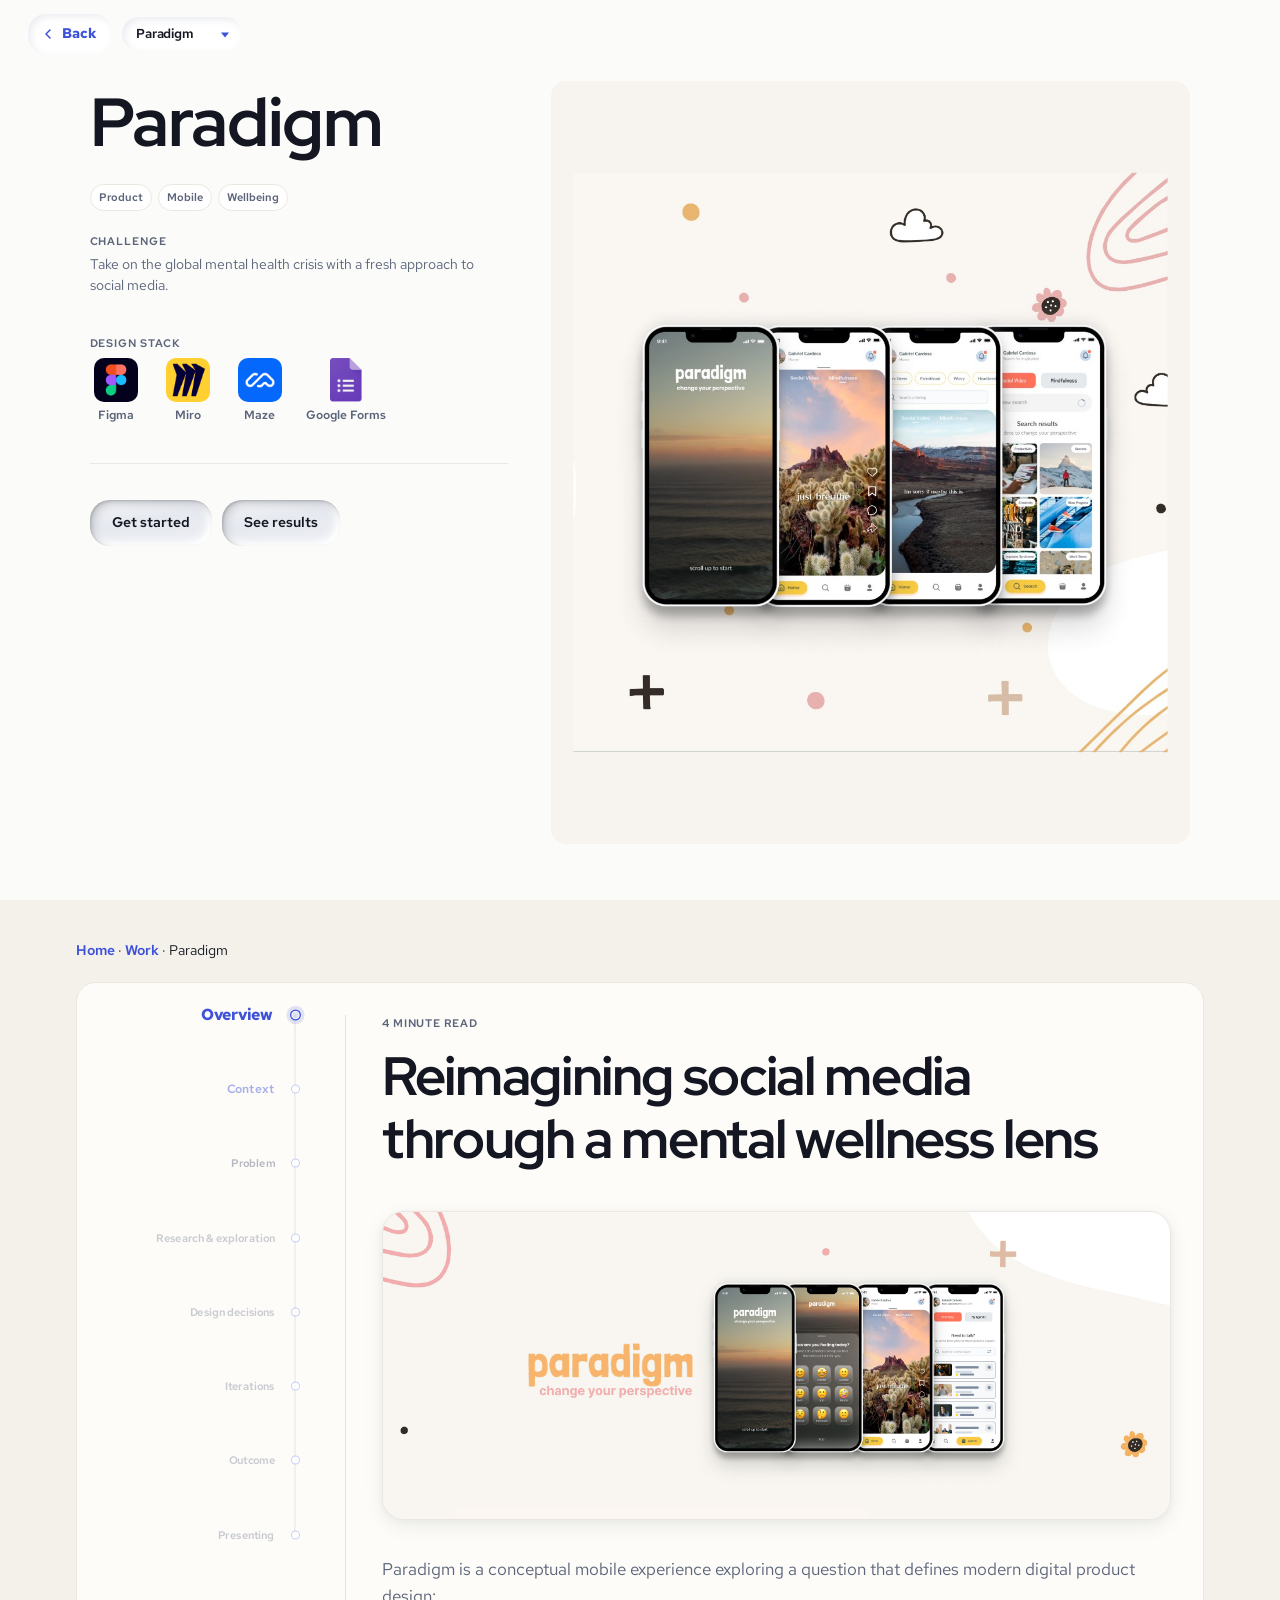
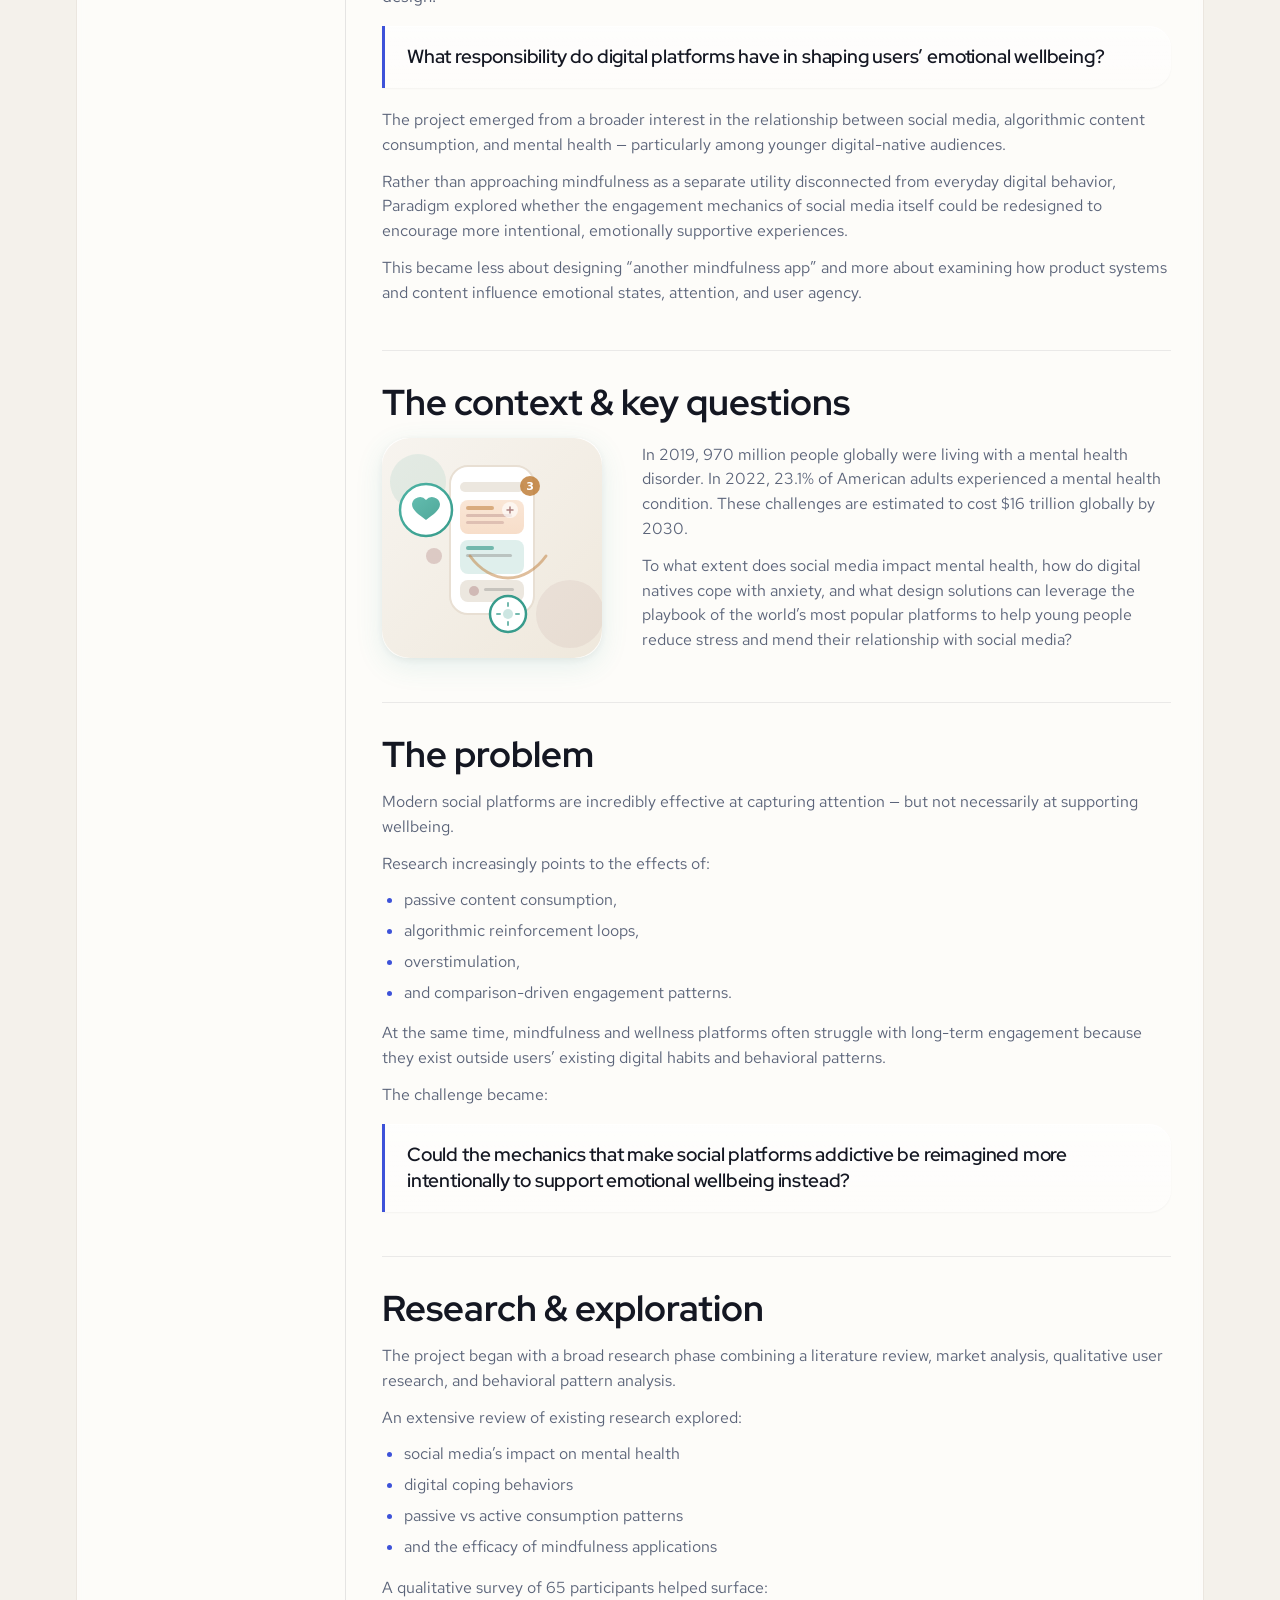
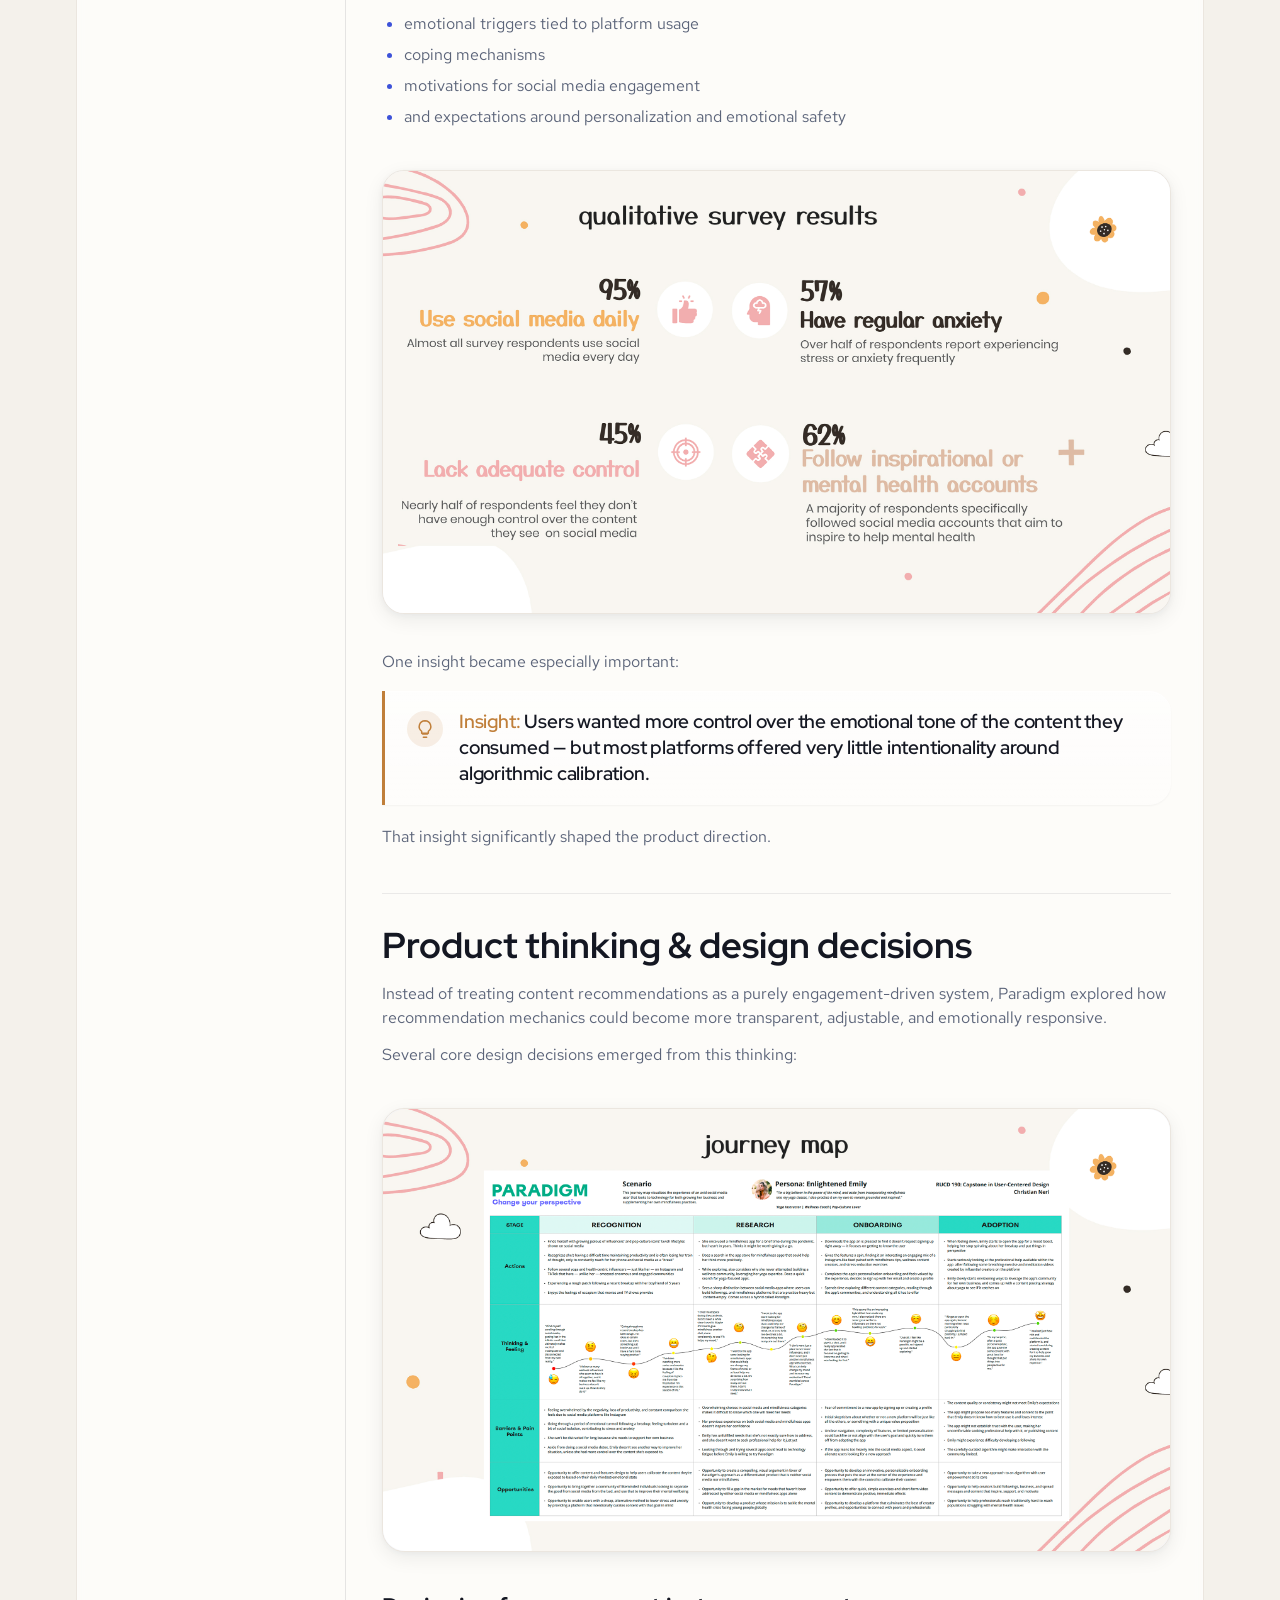
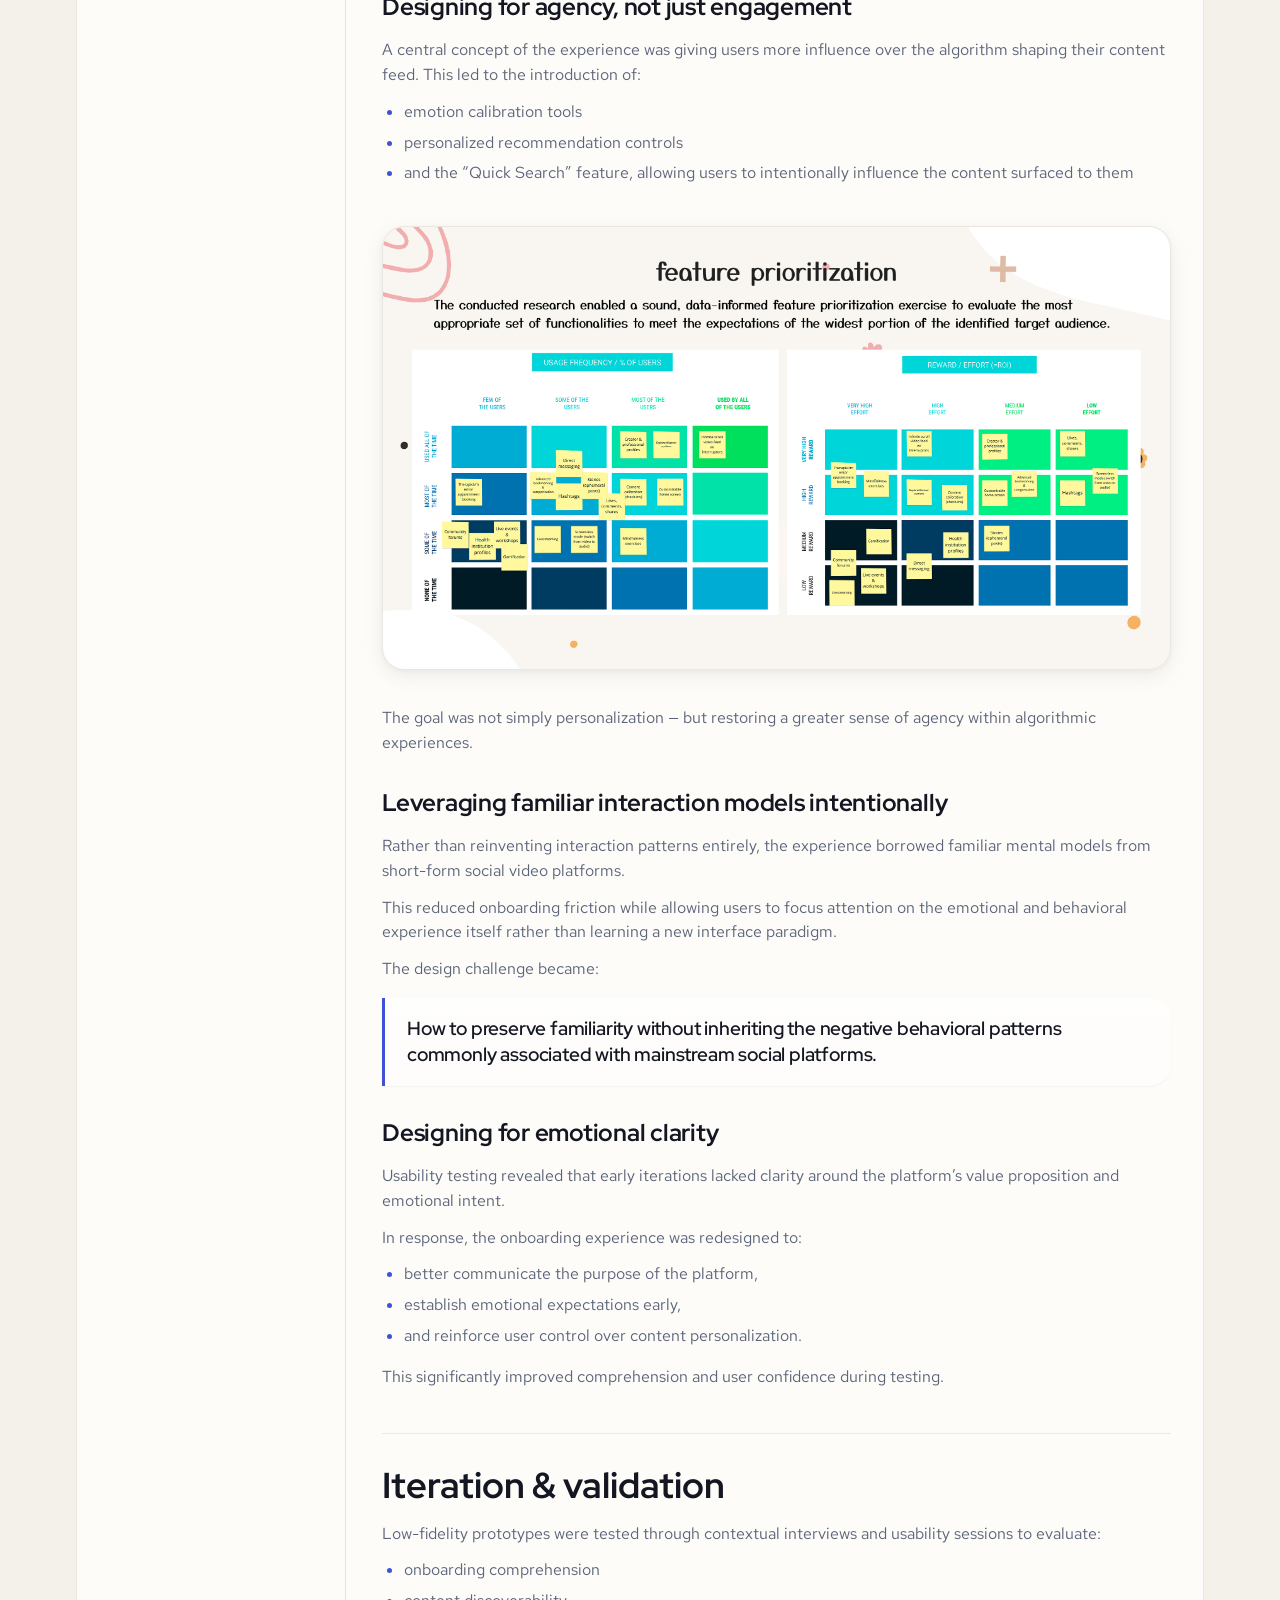
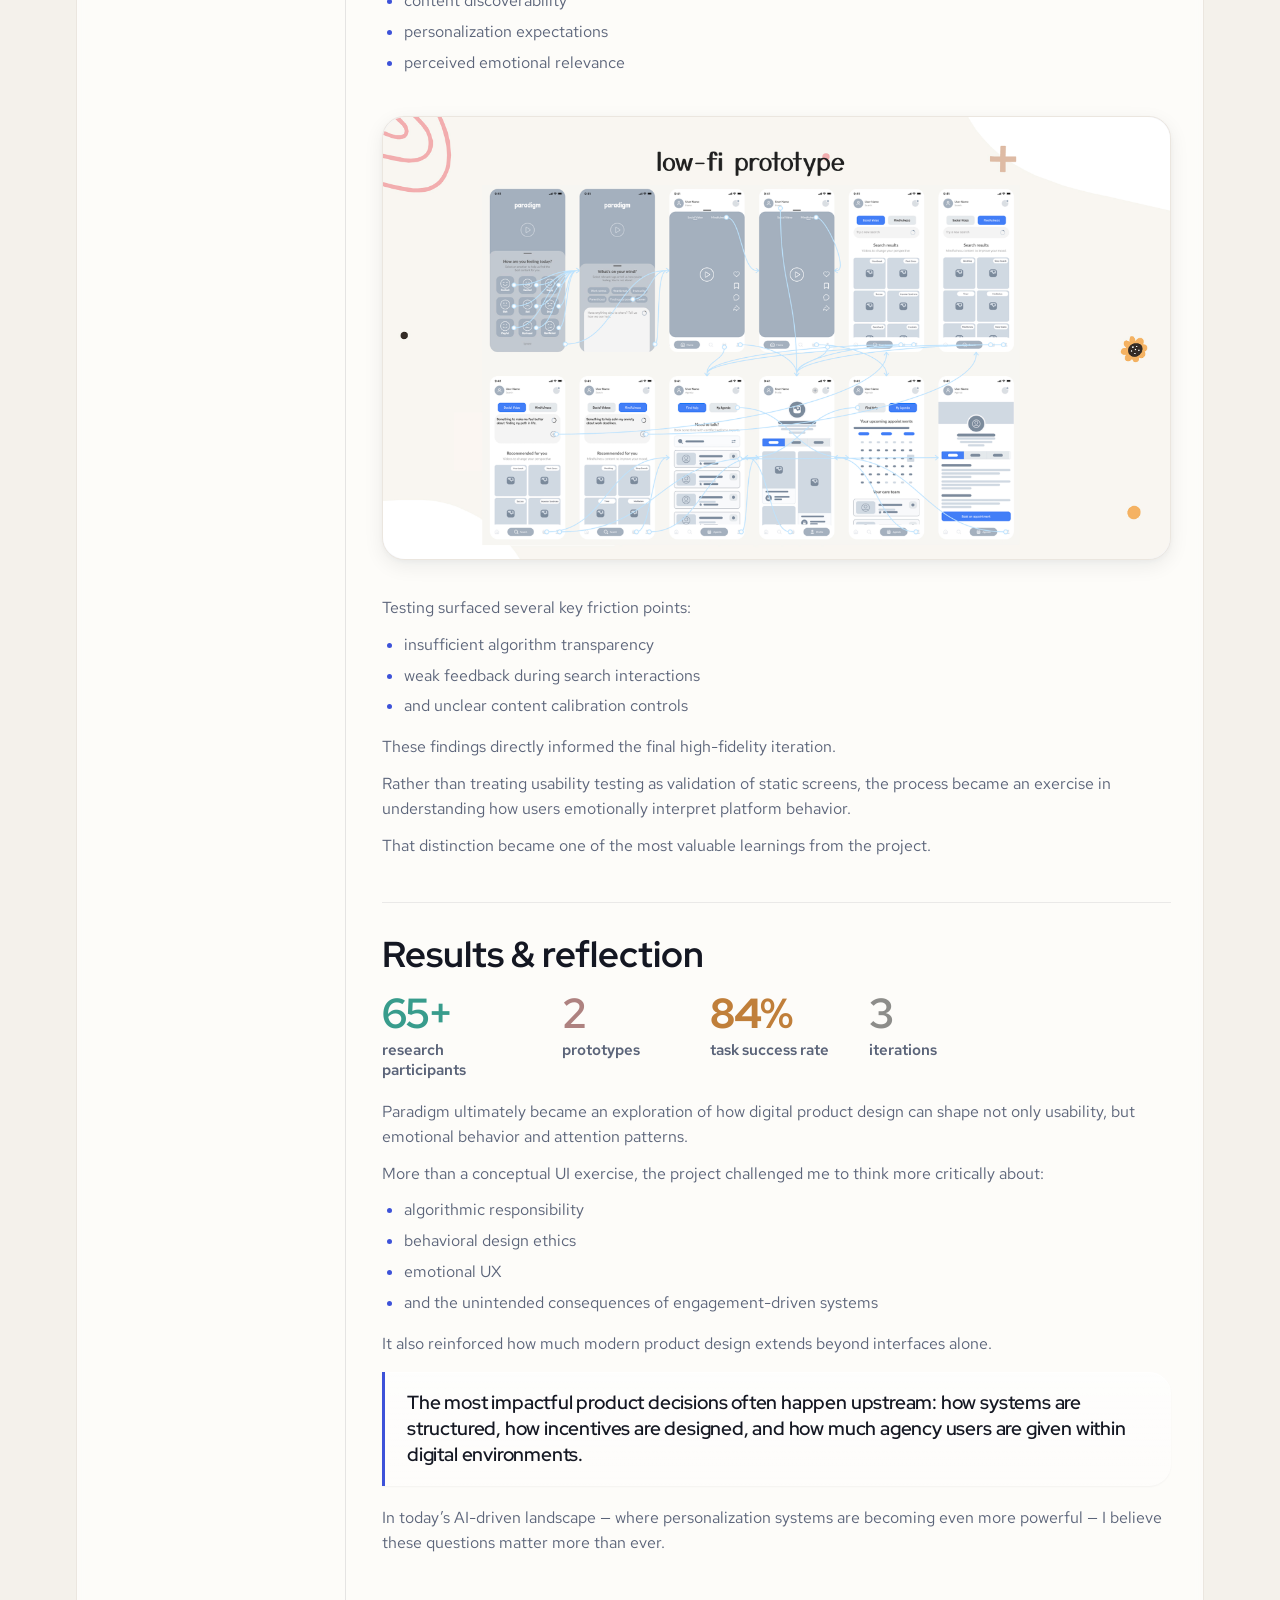
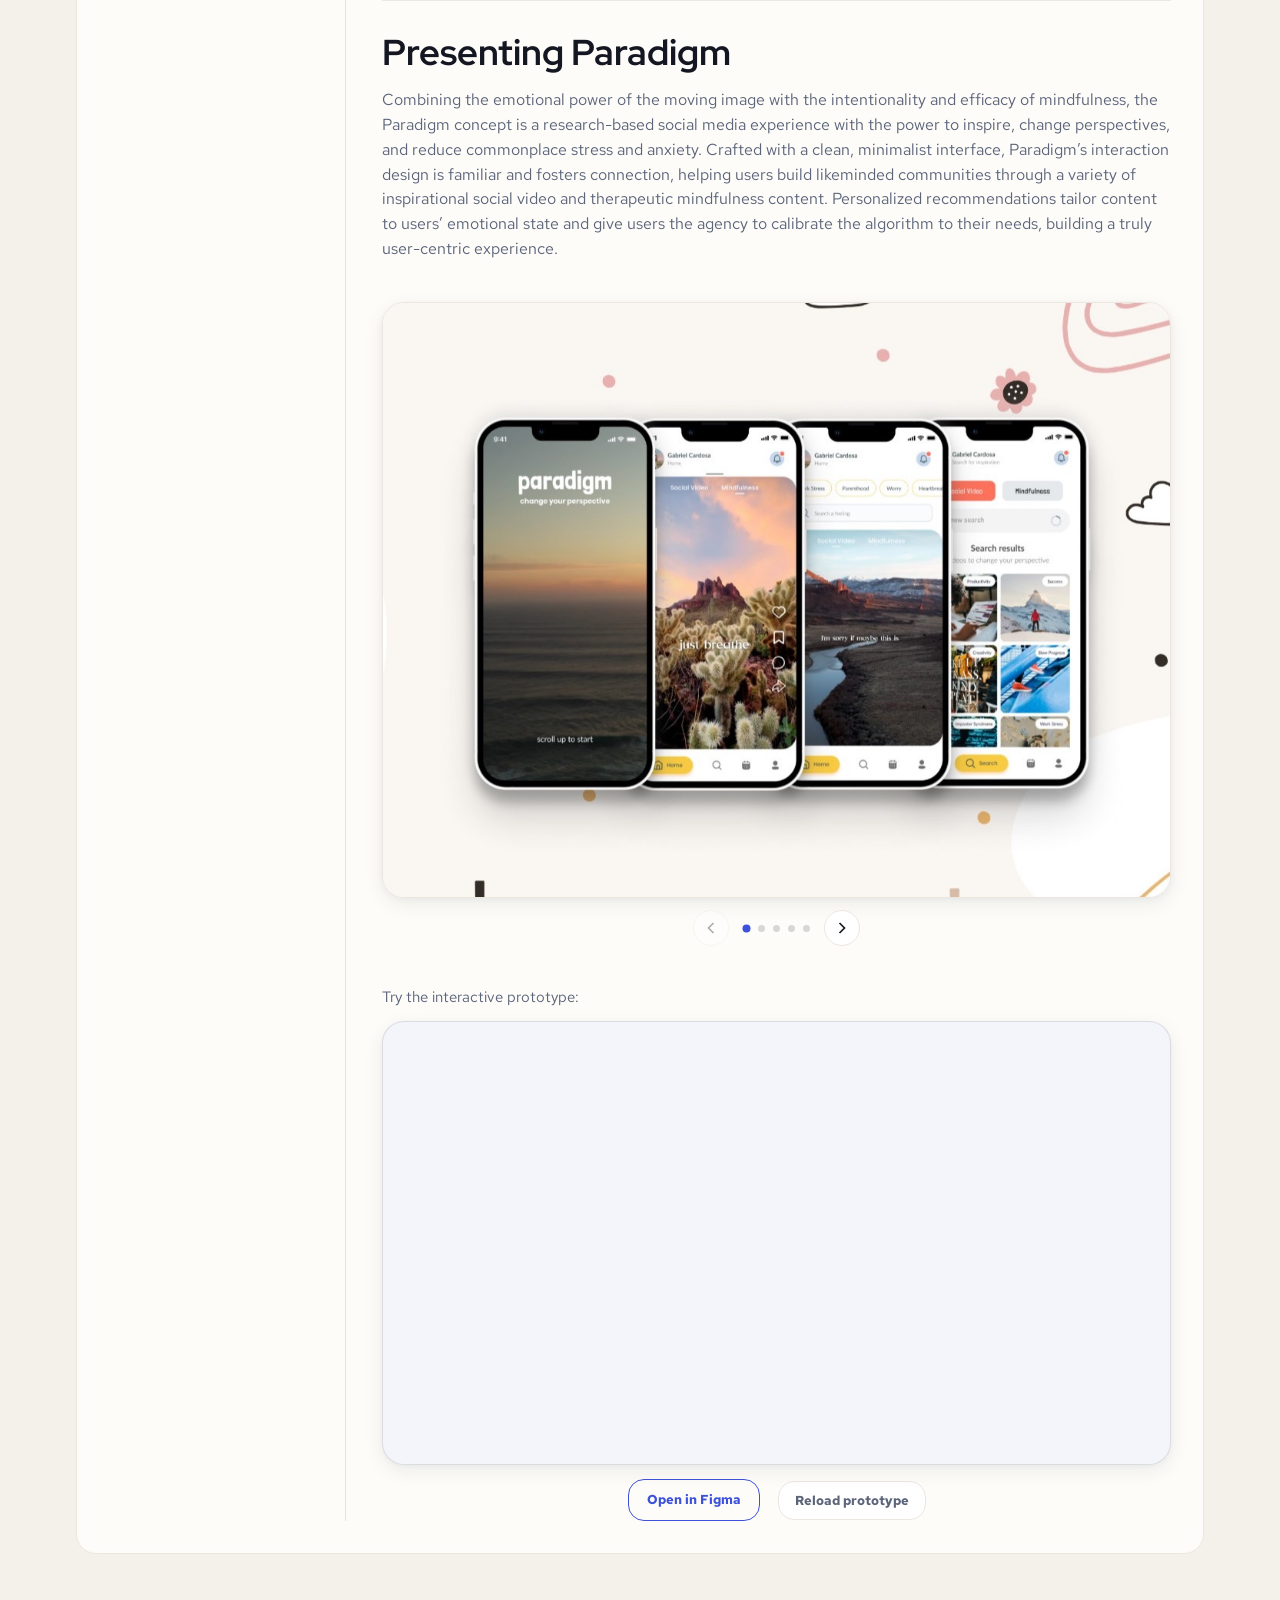
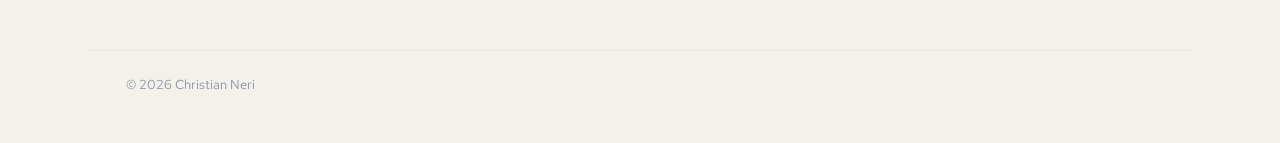
==== commit c2dc2a76: "V1 Finalized V1 of portfolio" ====
--- a/case-paradigm.html
+++ b/case-paradigm.html
@@ -11,7 +11,7 @@
     <link rel="preconnect" href="https://fonts.googleapis.com">
     <link rel="preconnect" href="https://fonts.gstatic.com" crossorigin>
     <link
-        href="https://fonts.googleapis.com/css2?family=Inter:wght@400;500;600;700&family=Red+Hat+Display:ital,wght@0,500;0,600;0,700;1,400&display=swap"
+        href="https://fonts.googleapis.com/css2?family=Red+Hat+Display:ital,wght@0,500;0,600;0,700;1,400&family=Red+Hat+Text:ital,wght@0,400;0,500;0,600;0,700;1,400&display=swap"
         rel="stylesheet">
 </head>
 
@@ -21,13 +21,24 @@
     <a class="skip-link" href="#case-main">Skip to case study</a>
 
     <header class="site-header site-header--case" role="banner">
-        <a class="case-back-link" href="index.html#work" aria-label="Back to featured work">
-            <svg width="16" height="16" viewBox="0 0 24 24" fill="none" stroke="currentColor"
-                stroke-width="2.25" stroke-linecap="round" stroke-linejoin="round" aria-hidden="true">
-                <path d="m15 18-6-6 6-6" />
-            </svg>
-            <span>Back</span>
-        </a>
+        <div class="case-header-nav">
+            <a class="case-back-link" href="index.html#work" aria-label="Back to featured work">
+                <svg width="16" height="16" viewBox="0 0 24 24" fill="none" stroke="currentColor"
+                    stroke-width="2.25" stroke-linecap="round" stroke-linejoin="round" aria-hidden="true">
+                    <path d="m15 18-6-6 6-6" />
+                </svg>
+                <span>Back</span>
+            </a>
+            <div class="case-study-switcher-wrap">
+                <label class="visually-hidden" for="case-study-switcher">Switch case study</label>
+                <select class="case-study-switcher" id="case-study-switcher" data-case-study-switcher
+                    data-case-current="case-paradigm.html">
+                    <option value="case-paradigm.html">Paradigm</option>
+                    <option value="case-studiocanal.html">Studiocanal</option>
+                    <option value="case-radioactive.html">Radioactive</option>
+                </select>
+            </div>
+        </div>
     </header>
 
     <header class="case-hero-screen" aria-labelledby="paradigm-title">
@@ -40,8 +51,38 @@
                         <span class="tag">Mobile</span>
                         <span class="tag">Wellbeing</span>
                     </div>
-                    <p class="work-macbook__line"><span class="goal-label"><strong>Context:</strong></span> A calmer take on social and mindfulness experiences for mental health.</p>
-                    <p class="work-macbook__line"><span class="goal-label"><strong>Goal:</strong></span> Product vision, core UX patterns, and supportive — not performative — interactions.</p>
+                    <div class="case-hero-meta">
+                        <div class="case-hero-meta__block">
+                            <p class="case-design-stack__heading">Challenge</p>
+                            <p class="case-hero-meta__text">Take on the global mental health crisis with a fresh approach to social media.</p>
+                        </div>
+                    </div>
+                    <div class="case-design-stack case-design-stack--hero">
+                        <p class="case-design-stack__heading">Design Stack</p>
+                        <ul class="case-design-stack__logos" role="list">
+                            <li class="case-design-stack__item">
+                                <img src="assets/paradigm/figma.png" alt="" width="44" height="44" loading="eager" decoding="async">
+                                <span class="case-design-stack__name">Figma</span>
+                            </li>
+                            <li class="case-design-stack__item">
+                                <img src="assets/paradigm/miro.png" alt="" width="44" height="44" loading="eager" decoding="async">
+                                <span class="case-design-stack__name">Miro</span>
+                            </li>
+                            <li class="case-design-stack__item">
+                                <img src="assets/paradigm/maze.png" alt="" width="44" height="44" loading="eager" decoding="async">
+                                <span class="case-design-stack__name">Maze</span>
+                            </li>
+                            <li class="case-design-stack__item">
+                                <img src="assets/paradigm/google-forms.png" alt="" width="44" height="44" loading="eager" decoding="async">
+                                <span class="case-design-stack__name">Google Forms</span>
+                            </li>
+                        </ul>
+                    </div>
+                    <hr class="section-divider case-hero-divider" aria-hidden="true">
+                    <div class="hero-actions case-hero-actions">
+                        <a class="btn btn--primary" href="#paradigm-lede">Get started</a>
+                        <a class="btn btn--secondary" href="#paradigm-outcome">See results</a>
+                    </div>
                 </div>
                 <div class="work-macbook__visual work-macbook__visual--paradigm">
                     <img src="assets/paradigm/cover.png" alt="Paradigm app interfaces on devices" loading="eager" fetchpriority="high">
@@ -59,8 +100,12 @@
             <span aria-current="page">Paradigm</span>
         </nav>
 
-        <div class="case-prose-panel">
+        <div class="case-prose-panel case-prose-panel--reading">
+            <nav class="case-dial" data-case-dial aria-label="Case study sections"></nav>
+            <div class="case-prose-panel__rail" aria-hidden="true"></div>
+            <div class="case-prose-panel__content" data-case-read-panel>
             <section class="case-section case-section--lede" aria-labelledby="paradigm-lede">
+                <p class="case-read-time" data-case-read-time>4 minute read</p>
                 <h2 id="paradigm-lede" class="case-lede-title">Reimagining social media through a mental wellness lens</h2>
                 <figure class="case-figure">
                     <img src="assets/paradigm/hero-banner.jpg"
@@ -83,12 +128,19 @@
 
             <section class="case-section" aria-labelledby="paradigm-context-questions">
                 <h2 id="paradigm-context-questions">The context &amp; key questions</h2>
-                <p>In 2019, 970 million people globally were living with a mental health disorder. In 2022, 23.1% of
-                    American adults experienced a mental health condition. These challenges are estimated to cost
-                    $16 trillion globally by 2030.</p>
-                <p>To what extent does social media impact mental health, how do digital natives cope with anxiety, and
-                    what design solutions can leverage the playbook of the world&rsquo;s most popular platforms to help
-                    young people reduce stress and mend their relationship with social media?</p>
+                <div class="case-context-split">
+                    <figure class="case-context-illustration">
+                        <img src="assets/paradigm/context-illustration.svg" alt="" width="220" height="220" loading="lazy" decoding="async">
+                    </figure>
+                    <div class="case-context-split__body">
+                        <p>In 2019, 970 million people globally were living with a mental health disorder. In 2022, 23.1% of
+                            American adults experienced a mental health condition. These challenges are estimated to cost
+                            $16 trillion globally by 2030.</p>
+                        <p>To what extent does social media impact mental health, how do digital natives cope with anxiety, and
+                            what design solutions can leverage the playbook of the world&rsquo;s most popular platforms to help
+                            young people reduce stress and mend their relationship with social media?</p>
+                    </div>
+                </div>
             </section>
 
             <section class="case-section" aria-labelledby="paradigm-problem">
@@ -115,10 +167,6 @@
                 <h2 id="paradigm-research">Research &amp; exploration</h2>
                 <p>The project began with a broad research phase combining a literature review, market analysis,
                     qualitative user research, and behavioral pattern analysis.</p>
-                <figure class="case-figure case-figure--meta">
-                    <img src="assets/paradigm/tool-stack.png"
-                        alt="Project tool stack — Figma, Miro, Maze, and Google Forms">
-                </figure>
                 <p>An extensive review of existing research explored:</p>
                 <ul class="case-list">
                     <li>social media&rsquo;s impact on mental health</li>
@@ -139,8 +187,16 @@
                         width="2500" height="1405">
                 </figure>
                 <p>One insight became especially important:</p>
-                <blockquote class="case-pullquote">
-                    <p>Users wanted more control over the emotional tone of the content they consumed &mdash; but most
+                <blockquote class="case-pullquote case-pullquote--insight">
+                    <span class="case-pullquote__icon" aria-hidden="true">
+                        <svg viewBox="0 0 24 24" fill="none" stroke="currentColor" stroke-width="1.75"
+                            stroke-linecap="round" stroke-linejoin="round">
+                            <path d="M9 18h6"/>
+                            <path d="M10 22h4"/>
+                            <path d="M12 2a7 7 0 0 0-4 12.7V17h8v-2.3A7 7 0 0 0 12 2z"/>
+                        </svg>
+                    </span>
+                    <p><span class="case-pullquote__label">Insight:</span> Users wanted more control over the emotional tone of the content they consumed &mdash; but most
                         platforms offered very little intentionality around algorithmic calibration.</p>
                 </blockquote>
                 <p>That insight significantly shaped the product direction.</p>
@@ -224,7 +280,29 @@
             </section>
 
             <section class="case-section" aria-labelledby="paradigm-outcome">
-                <h2 id="paradigm-outcome">Outcome &amp; reflection</h2>
+                <h2 id="paradigm-outcome">Results &amp; reflection</h2>
+                <dl class="case-project-stats">
+                    <div class="case-project-stats__stat">
+                        <dt class="visually-hidden">Research participants</dt>
+                        <dd class="case-project-stats__value">65+</dd>
+                        <dd class="case-project-stats__label">research participants</dd>
+                    </div>
+                    <div class="case-project-stats__stat">
+                        <dt class="visually-hidden">Prototypes</dt>
+                        <dd class="case-project-stats__value">2</dd>
+                        <dd class="case-project-stats__label">prototypes</dd>
+                    </div>
+                    <div class="case-project-stats__stat">
+                        <dt class="visually-hidden">Task success rate</dt>
+                        <dd class="case-project-stats__value case-project-stats__value--emphasis">84%</dd>
+                        <dd class="case-project-stats__label">task success rate</dd>
+                    </div>
+                    <div class="case-project-stats__stat">
+                        <dt class="visually-hidden">Iterations</dt>
+                        <dd class="case-project-stats__value">3</dd>
+                        <dd class="case-project-stats__label">iterations</dd>
+                    </div>
+                </dl>
                 <p>Paradigm ultimately became an exploration of how digital product design can shape not only usability,
                     but emotional behavior and attention patterns.</p>
                 <p>More than a conceptual UI exercise, the project challenged me to think more critically about:</p>
@@ -241,14 +319,10 @@
                 </blockquote>
                 <p>In today&rsquo;s AI-driven landscape &mdash; where personalization systems are becoming even more
                     powerful &mdash; I believe these questions matter more than ever.</p>
-                <figure class="case-figure case-figure--bare case-figure--meta">
-                    <img src="assets/paradigm/results-stats.png"
-                        alt="Project results — 65+ survey participants, 2 prototype rounds, 3 design pillars">
-                </figure>
             </section>
 
             <section class="case-section" aria-labelledby="paradigm-presenting">
-                <h2 id="paradigm-presenting">Presenting Paradigm</h2>
+                <h2 id="paradigm-presentation">Presenting Paradigm</h2>
                 <p>Combining the emotional power of the moving image with the intentionality and efficacy of mindfulness,
                     the Paradigm concept is a research-based social media experience with the power to inspire, change
                     perspectives, and reduce commonplace stress and anxiety. Crafted with a clean, minimalist interface,
@@ -256,111 +330,68 @@
                     communities through a variety of inspirational social video and therapeutic mindfulness content.
                     Personalized recommendations tailor content to users&rsquo; emotional state and give users the agency
                     to calibrate the algorithm to their needs, building a truly user-centric experience.</p>
-                <figure class="case-figure">
-                    <img src="assets/paradigm/highfi-prototype.png" data-magnify
-                        alt="High-fidelity prototype — full product flow covering onboarding, emotion check-in, content discovery, search, agenda, and provider profiles">
-                </figure>
-                <button type="button" class="btn btn--primary case-gallery-trigger" id="open-paradigm-gallery"
-                    aria-haspopup="dialog" aria-controls="lightbox-paradigm">Open gallery</button>
-            </section>
-
-            <section class="case-section case-section--pdf" aria-labelledby="paradigm-pdf-title">
-                <h2 id="paradigm-pdf-title">Capstone final report</h2>
-                <p class="case-pdf-intro">View the full case study below:</p>
-                <div class="case-pdf-viewer" data-paradigm-pdf data-pdf-src="assets/paradigm/paradigm-capstone-report.pdf"
-                    tabindex="0" role="region" aria-label="Capstone final report presentation">
-                    <div class="case-pdf-viewer__toolbar">
-                        <button type="button" class="case-pdf-viewer__arrow" data-pdf-prev aria-label="Previous page"
-                            disabled>
-                            <svg width="22" height="22" viewBox="0 0 24 24" fill="none" stroke="currentColor"
-                                stroke-width="2" aria-hidden="true">
+                <div class="case-visual-carousel" data-case-carousel aria-label="Paradigm presentation slides">
+                    <div class="case-visual-carousel__viewport" tabindex="0" aria-label="Paradigm presentation gallery">
+                        <figure class="case-visual-carousel__slide case-figure">
+                            <img src="assets/paradigm/presenting-01.png" data-magnify width="1024" height="774" loading="lazy"
+                                alt="Paradigm — full product flow from splash screen through social feed, discovery, and search">
+                        </figure>
+                        <figure class="case-visual-carousel__slide case-figure">
+                            <img src="assets/paradigm/presenting-02.png" data-magnify width="1024" height="775" loading="lazy"
+                                alt="Paradigm — skippable user check-ins for mood and emotional calibration at app launch">
+                        </figure>
+                        <figure class="case-visual-carousel__slide case-figure">
+                            <img src="assets/paradigm/presenting-03.png" data-magnify width="1024" height="774" loading="lazy"
+                                alt="Paradigm — familiar interaction design with infinite scroll, AI search, and dark mode">
+                        </figure>
+                        <figure class="case-visual-carousel__slide case-figure">
+                            <img src="assets/paradigm/presenting-04.png" data-magnify width="1024" height="845" loading="lazy"
+                                alt="Paradigm — dual AI-powered search for social video and mindfulness content">
+                        </figure>
+                        <figure class="case-visual-carousel__slide case-figure">
+                            <img src="assets/paradigm/presenting-05.png" data-magnify width="1024" height="823" loading="lazy"
+                                alt="Paradigm — certified wellness experts with secure messaging and appointment booking">
+                        </figure>
+                    </div>
+                    <div class="case-visual-carousel__toolbar">
+                        <button type="button" class="case-visual-carousel__arrow case-visual-carousel__arrow--prev" aria-label="Previous slide">
+                            <svg width="20" height="20" viewBox="0 0 24 24" fill="none" stroke="currentColor" stroke-width="2" aria-hidden="true">
                                 <path d="M15 18l-6-6 6-6" />
                             </svg>
                         </button>
-                        <p class="case-pdf-viewer__status" aria-live="polite">
-                            <span data-pdf-current>1</span> / <span data-pdf-total>—</span>
-                        </p>
-                        <button type="button" class="case-pdf-viewer__arrow" data-pdf-next aria-label="Next page"
-                            disabled>
-                            <svg width="22" height="22" viewBox="0 0 24 24" fill="none" stroke="currentColor"
-                                stroke-width="2" aria-hidden="true">
+                        <div class="case-visual-carousel__dots" aria-label="Slide position"></div>
+                        <button type="button" class="case-visual-carousel__arrow case-visual-carousel__arrow--next" aria-label="Next slide">
+                            <svg width="20" height="20" viewBox="0 0 24 24" fill="none" stroke="currentColor" stroke-width="2" aria-hidden="true">
                                 <path d="M9 18l6-6-6-6" />
                             </svg>
                         </button>
                     </div>
-                    <div class="case-pdf-viewer__stage">
-                        <canvas data-pdf-canvas aria-label="Presentation page"></canvas>
-                        <p class="case-pdf-viewer__loading" data-pdf-loading>Loading presentation…</p>
-                        <p class="case-pdf-viewer__error" data-pdf-error hidden>Couldn&rsquo;t load the presentation.
-                            <a href="assets/paradigm/paradigm-capstone-report.pdf" target="_blank" rel="noopener">Open the PDF directly</a>.</p>
-                    </div>
-                </div>
-            </section>
+                </div>
+                <div class="case-figma-prototype" data-figma-prototype role="region" aria-label="Paradigm interactive prototype"
+                    data-figma-embed="https://embed.figma.com/proto/bfXd4rvLudF1jGeHk49uxv/Paradigm?node-id=378-9002&amp;p=f&amp;viewport=220%2C357%2C0.13&amp;scaling=scale-down&amp;content-scaling=fixed&amp;starting-point-node-id=363%3A8624&amp;page-id=0%3A1&amp;embed-host=share&amp;footer=false"
+                    data-figma-open="https://www.figma.com/proto/bfXd4rvLudF1jGeHk49uxv/Paradigm?node-id=378-9002&amp;p=f&amp;starting-point-node-id=363%3A8624&amp;page-id=0%3A1">
+                    <p class="case-figma-prototype__intro">Try the interactive prototype:</p>
+                    <div class="case-figma-prototype__frame">
+                        <div class="case-figma-prototype__stage" data-figma-stage>
+                            <p class="case-figma-prototype__loading" data-figma-loading>Loading prototype&hellip;</p>
+                        </div>
+                    </div>
+                    <div class="case-figma-prototype__toolbar">
+                        <a class="case-figma-prototype__external" data-figma-external href="https://www.figma.com/proto/bfXd4rvLudF1jGeHk49uxv/Paradigm?node-id=378-9002&amp;p=f&amp;starting-point-node-id=363%3A8624&amp;page-id=0%3A1" target="_blank" rel="noopener">Open in Figma</a>
+                        <button type="button" class="case-figma-prototype__reload" data-figma-reload hidden>Reload prototype</button>
+                    </div>
+                </div>
+            </section>
+            </div>
         </div>
     </main>
 
     <footer class="site-footer" role="contentinfo">
         <div class="site-footer-inner">
             <p>&copy; 2026 Christian Neri</p>
-            <p><a href="mailto:contact@christianneri.com">contact@christianneri.com</a></p>
         </div>
     </footer>
 
-    <div class="lightbox" id="lightbox-paradigm" role="dialog" aria-modal="true"
-        aria-labelledby="lightbox-paradigm-title" hidden data-lightbox-root data-open-button="open-paradigm-gallery">
-        <div class="lightbox-backdrop" data-lightbox-close></div>
-        <div class="lightbox-panel">
-            <p id="lightbox-paradigm-title" class="visually-hidden">Paradigm product screens gallery</p>
-            <button type="button" class="lightbox-close" data-lightbox-close aria-label="Close gallery">
-                <svg width="22" height="22" viewBox="0 0 24 24" fill="none" stroke="currentColor" stroke-width="2"
-                    aria-hidden="true">
-                    <path d="M18 6L6 18M6 6l12 12" />
-                </svg>
-            </button>
-            <div class="lightbox-carousel">
-                <div class="lightbox-viewport" tabindex="0" aria-label="Paradigm product screens">
-                    <figure class="lightbox-slide">
-                        <img src="assets/paradigm/cover.png" alt="Paradigm — overview of product screens">
-                    </figure>
-                    <figure class="lightbox-slide">
-                        <img src="assets/paradigm/slide-01.png"
-                            alt="Paradigm — dual search and contextual recommendations">
-                    </figure>
-                    <figure class="lightbox-slide">
-                        <img src="assets/paradigm/slide-02.png" alt="Paradigm — guided emotional check-ins">
-                    </figure>
-                    <figure class="lightbox-slide">
-                        <img src="assets/paradigm/slide-03.png" alt="Paradigm — adaptive feed with dark mode">
-                    </figure>
-                </div>
-                <div class="lightbox-toolbar">
-                    <button type="button" class="lightbox-arrow lightbox-arrow--prev" aria-label="Previous image">
-                        <svg width="22" height="22" viewBox="0 0 24 24" fill="none" stroke="currentColor"
-                            stroke-width="2">
-                            <path d="M15 18l-6-6 6-6" />
-                        </svg>
-                    </button>
-                    <div class="lightbox-dots" aria-label="Gallery position"></div>
-                    <button type="button" class="lightbox-arrow lightbox-arrow--next" aria-label="Next image">
-                        <svg width="22" height="22" viewBox="0 0 24 24" fill="none" stroke="currentColor"
-                            stroke-width="2">
-                            <path d="M9 18l6-6-6-6" />
-                        </svg>
-                    </button>
-                </div>
-            </div>
-        </div>
-    </div>
-
-    <script src="assets/vendor/pdfjs/pdf.min.js"></script>
-    <script>
-        if (typeof pdfjsLib !== "undefined") {
-            pdfjsLib.GlobalWorkerOptions.workerSrc = new URL(
-                "assets/vendor/pdfjs/pdf.worker.min.js",
-                window.location.href
-            ).href;
-        }
-    </script>
     <script src="main.js" defer></script>
 </body>
 
--- a/style.css
+++ b/style.css
@@ -127,7 +127,7 @@
     --radius-panel: 20px;
     --radius-card: 22px;
     --radius-control: 999px;
-    --font-body: "Inter", system-ui, -apple-system, sans-serif;
+    --font-body: "Red Hat Text", system-ui, -apple-system, sans-serif;
     --font-display: "Red Hat Display", var(--font-body);
     --font-brand: var(--font-body);
     --header-z: 50;
@@ -436,7 +436,7 @@
     text-align: center;
     padding: 10px clamp(14px, 2.4vw, 22px);
     min-height: 42px;
-    font-family: "Inter", system-ui, -apple-system, sans-serif;
+    font-family: var(--font-body);
     font-size: clamp(10.75px, 2.35vw, 12.75px);
     font-weight: 600;
     line-height: 1.12;
@@ -1043,7 +1043,7 @@
 .contact-form-compose > label {
     display: block;
     margin-bottom: 6px;
-    font-family: "Inter", var(--font-body);
+    font-family: var(--font-body);
     font-size: 12px;
     font-weight: 600;
     letter-spacing: 0.01em;
@@ -1057,7 +1057,7 @@
 .contact-form input,
 .contact-form textarea {
     width: 100%;
-    font-family: "Inter", var(--font-body);
+    font-family: var(--font-body);
     font-size: 14px;
     line-height: 1.45;
     color: var(--text);
@@ -1121,25 +1121,32 @@
     padding: clamp(22px, 4vw, 36px);
 }
 
-.section-surface > .section-title {
-    margin-top: 0;
-    margin-bottom: 20px;
-}
-
-#work .section-surface > .section-title {
-    margin-bottom: 0;
-}
-
-#work .section-surface.frost-tilt--work-shell {
-    padding-top: clamp(10px, 1.8vw, 16px);
-    padding-bottom: clamp(12px, 2.2vw, 20px);
-    padding-inline: clamp(16px, 3.2vw, 28px);
-}
-
+.section-surface > .section-title,
 .contact-panel > .section-title:first-child,
 .about-panel > .section-title:first-child {
     margin-top: 0;
-    margin-bottom: 16px;
+    margin-bottom: 0;
+}
+
+.section-divider {
+    border: none;
+    height: 0;
+    margin: clamp(12px, 2vw, 18px) 0 clamp(20px, 3.2vw, 32px);
+    border-top: 1px solid rgba(20, 23, 34, 0.08);
+    box-shadow: 0 1px 0 rgba(255, 255, 255, 0.55);
+}
+
+.work-showcase {
+    display: flex;
+    flex-direction: column;
+    gap: 0;
+    margin-top: 0;
+}
+
+#work .section-surface.frost-tilt--work-shell {
+    padding-top: clamp(20px, 3.6vw, 32px);
+    padding-bottom: clamp(12px, 2.2vw, 20px);
+    padding-inline: clamp(16px, 3.2vw, 28px);
 }
 
 /* Cards grid — elev-1 default */
@@ -1290,11 +1297,356 @@
     flex-grow: 1;
 }
 
-/* Featured work — CSS MacBook (closed lid → opens to reveal display) */
-.work-macbook-showcase {
-    /* Frame's min-height now tracks laptop height tightly — no negative pull
-     * needed (and it would just overlap the title). */
-    margin-top: 0;
+/* Featured work — project showcase (spotlight + MacBook carousel) */
+
+/* Project logo + key results — updates with MacBook carousel */
+.work-project-spotlight {
+    position: relative;
+    min-height: clamp(168px, 22vw, 220px);
+    margin-bottom: clamp(4px, 1vw, 10px);
+    display: flex;
+    flex-direction: column;
+    align-items: center;
+    width: 100%;
+}
+
+.work-project-spotlight__panel {
+    display: none;
+    flex-direction: column;
+    align-items: center;
+    gap: clamp(10px, 1.6vw, 14px);
+    padding: 0 clamp(8px, 2vw, 16px);
+    text-align: center;
+}
+
+.work-project-spotlight__panel.is-active {
+    display: flex;
+}
+
+@media (prefers-reduced-motion: no-preference) {
+    .work-project-spotlight__panel.is-active {
+        animation: work-spotlight-in 0.42s cubic-bezier(0.22, 1, 0.28, 1) both;
+    }
+}
+
+@keyframes work-spotlight-in {
+    from {
+        opacity: 0;
+        transform: translateY(6px);
+    }
+    to {
+        opacity: 1;
+        transform: translateY(0);
+    }
+}
+
+.work-project-spotlight__brand {
+    display: flex;
+    align-items: center;
+    justify-content: center;
+    min-height: clamp(56px, 9vw, 88px);
+    width: 100%;
+}
+
+.work-project-spotlight__logo--paradigm,
+.work-project-spotlight__logo--studiocanal,
+.work-project-spotlight__logo--radioactive {
+    height: clamp(52px, 9vw, 88px);
+    max-width: min(92vw, 420px);
+}
+
+.work-project-spotlight__logo--radioactive {
+    width: auto;
+    overflow: visible;
+}
+
+.work-project-spotlight__logo--radioactive text {
+    font-family: var(--font-display);
+    font-weight: 700;
+    font-size: 148px;
+    fill: var(--text);
+    letter-spacing: 0.04em;
+}
+
+.work-project-spotlight__logo {
+    display: block;
+    width: auto;
+    height: clamp(48px, 8.5vw, 80px);
+    max-width: min(92vw, 420px);
+    object-fit: contain;
+}
+
+.work-project-spotlight__wordmark {
+    margin: 0;
+    font-family: var(--font-display);
+    font-size: clamp(2.1rem, 5.5vw, 3rem);
+    font-weight: 700;
+    letter-spacing: -0.03em;
+    line-height: 1;
+}
+
+.work-project-spotlight__wordmark--radioactive {
+    color: #c96a45;
+}
+
+.work-project-spotlight__launches {
+    display: flex;
+    flex-direction: column;
+    align-items: center;
+    gap: clamp(10px, 1.8vw, 14px);
+    width: 100%;
+}
+
+.work-project-spotlight__results {
+    display: flex;
+    flex-direction: column;
+    align-items: center;
+    width: 100%;
+    max-width: 680px;
+    margin-inline: auto;
+    padding-top: clamp(12px, 2vw, 18px);
+}
+
+.work-project-spotlight__launches-title {
+    margin: 0;
+    font-family: var(--font-body);
+    font-size: clamp(13px, 1.35vw, 15px);
+    font-weight: 500;
+    color: var(--text-muted);
+    letter-spacing: 0.01em;
+    text-align: center;
+}
+
+.work-project-spotlight__launch-markets {
+    display: grid;
+    grid-template-columns: repeat(auto-fit, minmax(128px, 1fr));
+    align-items: stretch;
+    justify-content: center;
+    gap: clamp(8px, 1.6vw, 12px);
+    margin: 0 auto;
+    padding: 0;
+    list-style: none;
+    width: 100%;
+    max-width: 620px;
+}
+
+.work-project-spotlight__launch-market,
+.work-project-spotlight__stat {
+    display: flex;
+    flex-direction: column;
+    align-items: center;
+    justify-content: center;
+    gap: 4px;
+    min-height: clamp(88px, 11vw, 96px);
+    margin: 0;
+    padding: clamp(10px, 1.4vw, 12px) clamp(8px, 1.2vw, 10px);
+    text-align: center;
+    background: transparent;
+    border-radius: 10px;
+    box-shadow:
+        inset 2px 2px 4px rgba(20, 23, 34, 0.045),
+        inset -1px -1px 3px rgba(255, 255, 255, 0.5),
+        inset 0 0 0 1px rgba(20, 23, 34, 0.04);
+}
+
+.work-project-spotlight__launch-market {
+    gap: clamp(6px, 1vw, 8px);
+}
+
+.work-project-spotlight__launch-market .work-project-spotlight__flag {
+    box-shadow: none;
+}
+
+.work-project-spotlight__flag {
+    display: block;
+    width: clamp(40px, 6.5vw, 52px);
+    height: calc(clamp(40px, 6.5vw, 52px) * 40 / 56);
+    border-radius: 6px;
+    object-fit: fill;
+    box-shadow:
+        0 1px 0 rgba(20, 23, 34, 0.08),
+        0 2px 8px rgba(20, 23, 34, 0.06);
+}
+
+.work-project-spotlight__market-name {
+    font-family: var(--font-body);
+    font-size: clamp(11px, 1.15vw, 13px);
+    font-weight: 700;
+    color: var(--text);
+    line-height: 1.25;
+    letter-spacing: -0.01em;
+}
+
+.work-project-spotlight__stats {
+    display: grid;
+    grid-template-columns: repeat(auto-fit, minmax(128px, 1fr));
+    align-items: stretch;
+    justify-content: center;
+    gap: clamp(8px, 1.6vw, 12px);
+    margin: 0 auto;
+    padding: 0;
+    width: 100%;
+    max-width: 620px;
+}
+
+/* Paradigm & Studiocanal — compact stat tiles (~20% smaller) */
+.work-project-spotlight__panel[data-project-spotlight="0"] .work-project-spotlight__stats {
+    grid-template-columns: repeat(auto-fit, minmax(102px, 1fr));
+    gap: clamp(6px, 1.28vw, 10px);
+    max-width: 496px;
+}
+
+.work-project-spotlight__panel[data-project-spotlight="1"] .work-project-spotlight__stats {
+    grid-template-columns: repeat(3, minmax(0, 1fr));
+    gap: clamp(6px, 1.28vw, 10px);
+    max-width: 384px;
+}
+
+.work-project-spotlight__panel[data-project-spotlight="0"] .work-project-spotlight__stat,
+.work-project-spotlight__panel[data-project-spotlight="1"] .work-project-spotlight__stat {
+    min-height: clamp(70px, 8.8vw, 77px);
+    padding: clamp(8px, 1.12vw, 10px) clamp(6px, 0.96vw, 8px);
+    gap: 3px;
+    border-radius: 8px;
+}
+
+.work-project-spotlight__panel[data-project-spotlight="0"] .work-project-spotlight__value,
+.work-project-spotlight__panel[data-project-spotlight="1"] .work-project-spotlight__value {
+    font-size: clamp(1.6rem, 3.68vw, 2.2rem);
+}
+
+.work-project-spotlight__panel[data-project-spotlight="0"] .work-project-spotlight__label,
+.work-project-spotlight__panel[data-project-spotlight="1"] .work-project-spotlight__label {
+    font-size: clamp(10px, 1.08vw, 11.6px);
+    max-width: 10ch;
+}
+
+/* Radioactive — five launch markets on one row */
+.work-project-spotlight__panel[data-project-spotlight="2"] .work-project-spotlight__launch-markets {
+    grid-template-columns: repeat(5, minmax(0, 1fr));
+    max-width: min(100%, 680px);
+    gap: clamp(5px, 0.9vw, 10px);
+}
+
+.work-project-spotlight__panel[data-project-spotlight="2"] .work-project-spotlight__launch-market {
+    min-height: clamp(58px, 7.5vw, 68px);
+    padding: clamp(8px, 1.15vw, 10px) clamp(6px, 0.65vw, 8px);
+    gap: clamp(4px, 0.75vw, 6px);
+}
+
+.work-project-spotlight__panel[data-project-spotlight="2"] .work-project-spotlight__flag {
+    width: clamp(30px, 4.2vw, 38px);
+    height: calc(clamp(30px, 4.2vw, 38px) * 40 / 56);
+    border-radius: 5px;
+}
+
+.work-project-spotlight__panel[data-project-spotlight="2"] .work-project-spotlight__market-name {
+    font-size: clamp(10px, 1.05vw, 11.5px);
+    font-weight: 600;
+    line-height: 1.2;
+    letter-spacing: 0;
+}
+
+.work-project-spotlight__stat {
+    min-width: 0;
+}
+
+.work-project-spotlight__value {
+    margin: 0;
+    font-family: var(--font-display);
+    font-size: clamp(2rem, 4.6vw, 2.75rem);
+    font-weight: 700;
+    letter-spacing: -0.03em;
+    line-height: 1.05;
+}
+
+.work-project-spotlight__stat:nth-child(1) .work-project-spotlight__value {
+    color: #389c8c;
+}
+
+.work-project-spotlight__stat:nth-child(2) .work-project-spotlight__value {
+    color: #ae8280;
+}
+
+.work-project-spotlight__stat:nth-child(3) .work-project-spotlight__value {
+    color: #c07f3a;
+}
+
+.work-project-spotlight__stat:nth-child(4) .work-project-spotlight__value {
+    color: #8d8d8a;
+}
+
+.work-project-spotlight__value--emphasis {
+    font-weight: 800;
+}
+
+.work-project-spotlight__value--compact {
+    font-size: clamp(1.45rem, 3.4vw, 2rem);
+    letter-spacing: -0.02em;
+}
+
+.work-project-spotlight__label {
+    margin: 0;
+    font-size: clamp(12.5px, 1.35vw, 14.5px);
+    font-weight: 500;
+    color: var(--text-muted);
+    line-height: 1.3;
+    max-width: 12ch;
+}
+
+@media (max-width: 520px) {
+    .work-project-spotlight__stats,
+    .work-project-spotlight__launch-markets {
+        grid-template-columns: repeat(2, minmax(0, 1fr));
+        gap: 10px;
+        max-width: 320px;
+    }
+
+    .work-project-spotlight__panel[data-project-spotlight="1"] .work-project-spotlight__stats {
+        max-width: 280px;
+        gap: 8px;
+    }
+
+    .work-project-spotlight__panel[data-project-spotlight="0"] .work-project-spotlight__stat,
+    .work-project-spotlight__panel[data-project-spotlight="1"] .work-project-spotlight__stat {
+        min-height: 68px;
+        padding: 8px 6px;
+    }
+
+    .work-project-spotlight__panel[data-project-spotlight="2"] .work-project-spotlight__launch-markets {
+        grid-template-columns: repeat(2, minmax(0, 1fr));
+        max-width: 320px;
+    }
+
+    .work-project-spotlight__panel[data-project-spotlight="2"] .work-project-spotlight__launch-market {
+        min-height: 72px;
+        padding: 10px 8px;
+    }
+
+    .work-project-spotlight__panel[data-project-spotlight="2"] .work-project-spotlight__flag {
+        width: clamp(34px, 8.5vw, 42px);
+        height: calc(clamp(34px, 8.5vw, 42px) * 40 / 56);
+    }
+
+    .work-project-spotlight__panel[data-project-spotlight="2"] .work-project-spotlight__market-name {
+        font-size: clamp(10.5px, 2.7vw, 12px);
+    }
+
+    .work-project-spotlight__stat,
+    .work-project-spotlight__launch-market {
+        min-height: 84px;
+        padding: 10px 8px;
+    }
+
+    .work-project-spotlight__label {
+        max-width: none;
+    }
+}
+
+@media (prefers-reduced-motion: reduce) {
+    .work-project-spotlight__panel.is-active {
+        animation: none;
+    }
 }
 
 .work-macbook-stage {
@@ -1723,8 +2075,23 @@
     color: var(--text);
 }
 
+.work-macbook__copy .case-hero-meta {
+    margin: 0;
+}
+
+.work-macbook__copy .case-hero-meta__block .case-design-stack__heading {
+    margin: 0 0 4px;
+}
+
+.work-macbook__copy .case-hero-meta__text {
+    margin: 0;
+    font-size: clamp(12px, 1.85vw, 14px);
+    line-height: 1.52;
+    color: var(--text-muted);
+}
+
 .work-macbook__cta {
-    margin-top: auto;
+    margin-top: 0;
     align-self: flex-start;
 }
 
@@ -1762,8 +2129,7 @@
 
 .work-macbook__visual--radioactive img {
     object-fit: contain;
-    transform: scale(0.92);
-    object-position: center 8%;
+    object-position: center center;
 }
 
 .work-macbook-nav {
@@ -1928,19 +2294,80 @@
     padding: clamp(22px, 4vw, 34px);
 }
 
-.about-panel p {
-    margin-bottom: 14px;
+.about-panel > p {
+    margin-bottom: 4px;
     color: var(--text-muted);
     font-size: 15px;
 }
 
+.about-cv-downloads {
+    display: flex;
+    flex-wrap: wrap;
+    align-items: center;
+    gap: clamp(8px, 1.4vw, 10px);
+    margin: clamp(14px, 2.2vw, 18px) 0 clamp(6px, 1vw, 10px);
+}
+
+.about-cv-downloads__link {
+    display: inline-flex;
+    align-items: center;
+    gap: 7px;
+    padding: 8px 14px;
+    border-radius: 14px;
+    font-family: var(--font-body);
+    font-size: clamp(12.5px, 1.35vw, 13.5px);
+    font-weight: 600;
+    letter-spacing: -0.01em;
+    line-height: 1.2;
+    color: var(--text-muted);
+    text-decoration: none;
+    background: transparent;
+    box-shadow:
+        inset 2px 2px 4px rgba(20, 23, 34, 0.045),
+        inset -1px -1px 3px rgba(255, 255, 255, 0.5),
+        inset 0 0 0 1px rgba(20, 23, 34, 0.04);
+    transition:
+        color 0.2s ease,
+        box-shadow 0.2s ease,
+        transform 0.2s var(--ease);
+}
+
+.about-cv-downloads__icon {
+    display: inline-flex;
+    flex-shrink: 0;
+    width: 15px;
+    height: 15px;
+    color: var(--accent);
+}
+
+.about-cv-downloads__icon svg {
+    display: block;
+    width: 100%;
+    height: 100%;
+}
+
+@media (prefers-reduced-motion: no-preference) {
+    .about-cv-downloads__link:hover {
+        color: var(--accent);
+        transform: translateY(-1px);
+        box-shadow:
+            inset 2px 2px 4px rgba(20, 23, 34, 0.035),
+            inset -1px -1px 3px rgba(255, 255, 255, 0.62),
+            inset 0 0 0 1px rgba(61, 82, 217, 0.14);
+    }
+
+    .about-cv-downloads__link:active {
+        transform: translateY(0);
+    }
+}
+
 .about-panel p:last-child {
     margin-bottom: 0;
 }
 
 /* —— About map: three liquid-glass country shapes —— */
 .about-map {
-    margin-top: clamp(18px, 3vw, 26px);
+    margin-top: 0;
 }
 
 .about-map__row {
@@ -1948,12 +2375,13 @@
     align-items: flex-end;
     justify-content: space-between;
     gap: clamp(14px, 2.6vw, 26px);
-    padding: clamp(10px, 1.6vw, 18px) clamp(8px, 1.4vw, 14px) clamp(14px, 2vw, 22px);
+    padding: clamp(2px, 0.5vw, 8px) clamp(8px, 1.4vw, 14px) clamp(10px, 1.6vw, 18px);
 }
 
 /* Each country is a button so it's keyboard / pointer interactive */
 .country {
     flex: 1 1 0;
+    min-width: 0;
     display: flex;
     flex-direction: column;
     align-items: center;
@@ -1967,17 +2395,40 @@
     -webkit-tap-highlight-color: transparent;
 }
 
+.country-wrap--usa {
+    flex: 1 1 0;
+    min-width: 0;
+    display: flex;
+    flex-direction: column;
+    align-items: center;
+    gap: 8px;
+    --country-visual-scale: 1;
+}
+
+.country--france {
+    --country-visual-scale: 0.78;
+}
+
+.country--canada {
+    --country-visual-scale: 0.98;
+}
+
+.country-wrap--usa .country__svg {
+    width: 100%;
+}
+
 .country:focus { outline: none; }
 
 .country__svg {
     width: 100%;
-    height: clamp(110px, 14vw, 170px);
+    height: clamp(118px, 15.5vw, 178px);
     display: block;
     overflow: visible;
+    transform: scale(var(--country-visual-scale, 1));
+    transform-origin: center 88%;
     transition:
         transform 0.5s cubic-bezier(0.22, 1, 0.28, 1),
         filter   0.4s ease;
-    transform-origin: center 60%;
     /* baseline soft ground shadow under each country */
     filter: drop-shadow(0 6px 14px rgba(20, 23, 34, 0.12));
 }
@@ -2019,11 +2470,30 @@
 
 /* Pin */
 .pin { color: var(--accent); pointer-events: none; }
+.map-pin {
+    color: var(--accent);
+    cursor: pointer;
+    outline: none;
+}
+.map-pin .pin__hit {
+    fill: transparent;
+    stroke: none;
+    pointer-events: all;
+}
+.map-pin .pin__pulse,
+.map-pin .pin__ring,
+.map-pin .pin__dot {
+    pointer-events: none;
+}
 .pin__ring  { fill: rgba(61, 82, 217, 0.16); stroke: var(--accent); stroke-width: 1.4; transform-box: fill-box; transform-origin: center; transition: transform 0.35s cubic-bezier(0.22, 1, 0.28, 1); }
 .pin__dot   { fill: var(--accent);                                    transform-box: fill-box; transform-origin: center; transition: transform 0.35s cubic-bezier(0.22, 1, 0.28, 1); }
 .pin__pulse { fill: none; stroke: var(--accent); stroke-width: 1.1; opacity: 0; transform-box: fill-box; transform-origin: center; }
 
 .country__label {
+    display: inline-flex;
+    align-items: center;
+    justify-content: center;
+    gap: 5px;
     font-family: var(--font-body);
     font-size: clamp(11px, 1.2vw, 13px);
     font-weight: 600;
@@ -2034,6 +2504,12 @@
     white-space: nowrap;
 }
 
+.country__flag {
+    font-size: 1.15em;
+    line-height: 1;
+    flex-shrink: 0;
+}
+
 .country__label em {
     font-style: normal;
     font-weight: 700;
@@ -2044,29 +2520,40 @@
 @media (prefers-reduced-motion: no-preference) {
     .country:hover .country__svg,
     .country:focus-visible .country__svg,
-    .country.is-active .country__svg {
-        transform: translateY(-4px) scale(1.04);
+    .country.is-active .country__svg,
+    .country-wrap--usa.is-active .country__svg {
+        transform: translateY(-4px) scale(calc(var(--country-visual-scale, 1) * 1.04));
         filter: drop-shadow(0 16px 32px rgba(61, 82, 217, 0.22));
     }
 
     .country:hover .country__outline,
     .country:focus-visible .country__outline,
-    .country.is-active .country__outline {
+    .country.is-active .country__outline,
+    .country-wrap--usa.is-active .country__outline {
         stroke: rgba(61, 82, 217, 0.85);
         stroke-width: 1.4;
     }
 
     .country:hover .pin__ring,
     .country:focus-visible .pin__ring,
-    .country.is-active .pin__ring { transform: scale(1.5); }
+    .country.is-active .pin__ring,
+    .map-pin:hover .pin__ring,
+    .map-pin:focus-visible .pin__ring,
+    .map-pin.is-active .pin__ring { transform: scale(1.5); }
 
     .country:hover .pin__dot,
     .country:focus-visible .pin__dot,
-    .country.is-active .pin__dot { transform: scale(1.25); }
+    .country.is-active .pin__dot,
+    .map-pin:hover .pin__dot,
+    .map-pin:focus-visible .pin__dot,
+    .map-pin.is-active .pin__dot { transform: scale(1.25); }
 
     .country:hover .pin__pulse,
     .country:focus-visible .pin__pulse,
-    .country.is-active .pin__pulse {
+    .country.is-active .pin__pulse,
+    .map-pin:hover .pin__pulse,
+    .map-pin:focus-visible .pin__pulse,
+    .map-pin.is-active .pin__pulse {
         opacity: 1;
         animation: country-pulse 1.9s ease-out infinite;
     }
@@ -2074,7 +2561,8 @@
 
 .country:hover .country__label,
 .country:focus-visible .country__label,
-.country.is-active .country__label { color: var(--text); }
+.country.is-active .country__label,
+.country-wrap--usa.is-active .country__label { color: var(--text); }
 
 .country:focus-visible .country__svg {
     outline: 2px solid var(--accent);
@@ -2082,6 +2570,10 @@
     border-radius: 12px;
 }
 
+.map-pin:focus-visible .pin__ring {
+    stroke-width: 2;
+}
+
 @keyframes country-pulse {
     0%   { transform: scale(0.7); opacity: 0.8; }
     100% { transform: scale(3);   opacity: 0; }
@@ -2091,13 +2583,16 @@
 .about-map__cards {
     position: relative;
     margin-top: clamp(2px, 0.6vw, 8px);
-    min-height: clamp(110px, 13vw, 130px);
-}
-
+    display: grid;
+}
+
+/* Stack every card in the same cell so the container always reserves
+   space for the tallest summary (Paris) — no height jump on hover. */
 .about-map__card {
-    position: absolute;
-    inset: 0;
-    padding: clamp(14px, 2vw, 18px) clamp(16px, 2.4vw, 22px);
+    grid-area: 1 / 1;
+    align-self: start;
+    width: 100%;
+    padding: 24px clamp(16px, 2.4vw, 22px);
     border-radius: calc(var(--radius-card) - 6px);
     background: rgba(255, 255, 255, 0.5);
     backdrop-filter: blur(14px) saturate(1.5);
@@ -2106,8 +2601,8 @@
         inset 0 1px 0 rgba(255, 255, 255, 0.85),
         0 1px 0 rgba(20, 23, 34, 0.04),
         0 6px 20px rgba(20, 23, 34, 0.06);
+    visibility: hidden;
     opacity: 0;
-    transform: translateY(8px);
     pointer-events: none;
     transition:
         opacity   0.32s ease,
@@ -2115,9 +2610,11 @@
 }
 
 .about-map__card[aria-hidden="false"] {
+    visibility: visible;
     opacity: 1;
     transform: translateY(0);
     pointer-events: auto;
+    z-index: 1;
 }
 
 .about-map__card-city {
@@ -2125,7 +2622,7 @@
     font-size: clamp(14px, 1.7vw, 17px);
     font-weight: 700;
     color: var(--text);
-    margin: 0 0 3px;
+    margin: 0 0 10px;
     letter-spacing: -0.015em;
 }
 
@@ -2144,6 +2641,11 @@
     line-height: 1.55;
     margin: 0;
     max-width: 64ch;
+    list-style: none;
+    padding: 0;
+    display: flex;
+    flex-direction: column;
+    gap: 7px;
 }
 
 /* Hint sits in the same area as cards; fades out once any country is active */
@@ -2174,7 +2676,10 @@
     .pin__dot,
     .about-map__card { transition: opacity 0.15s ease; }
     .country:hover .country__svg,
-    .country.is-active .country__svg { transform: none; }
+    .country.is-active .country__svg,
+    .country-wrap--usa.is-active .country__svg {
+        transform: scale(var(--country-visual-scale, 1));
+    }
     .pin__pulse { display: none; }
 }
 
@@ -2185,7 +2690,7 @@
         gap: 18px 22px;
     }
     .country { flex: 0 0 calc(50% - 22px); }
-    .about-map__cards { min-height: 150px; }
+    .country-wrap--usa { flex: 0 0 calc(50% - 22px); }
 }
 
 /* Contact panel */
@@ -2211,7 +2716,7 @@
 /* Experience — logo wall + testimonial cards */
 .experience-logos {
     list-style: none;
-    margin: 22px 0 28px;
+    margin: 0 0 28px;
     padding: 6px 0 10px;
     display: grid;
     grid-template-columns: repeat(2, minmax(0, 1fr));
@@ -2366,7 +2871,7 @@
 }
 
 .testimonial-card__name {
-    font-family: "Inter", var(--font-body);
+    font-family: var(--font-body);
     font-weight: 700;
     font-size: 0.98rem;
     color: var(--text);
@@ -2375,7 +2880,7 @@
 }
 
 .testimonial-card__role {
-    font-family: "Inter", var(--font-body);
+    font-family: var(--font-body);
     font-weight: 500;
     font-size: 12.5px;
     color: var(--text-muted);
@@ -2420,7 +2925,7 @@
     gap: 8px;
     padding: 12px 22px;
     border-radius: 20px;
-    font-family: "Inter", var(--font-body);
+    font-family: var(--font-body);
     font-size: 14px;
     font-weight: 600;
     cursor: pointer;
@@ -2471,6 +2976,54 @@
     color: var(--text);
 }
 
+.btn.work-macbook__cta {
+    background: transparent;
+    color: var(--accent);
+    font-size: 13px;
+    font-weight: 700;
+    padding: 10px 18px;
+    border-radius: 16px;
+    border: 1.5px solid var(--accent);
+    gap: 6px;
+    box-shadow: none;
+}
+
+.btn.work-macbook__cta::after {
+    content: "→";
+    font-weight: 600;
+    line-height: 1;
+}
+
+@media (prefers-reduced-motion: no-preference) {
+    .btn.work-macbook__cta:hover {
+        background: rgba(61, 82, 217, 0.08);
+        color: var(--accent-hover);
+        border-color: var(--accent-hover);
+        transform: translateY(-2px);
+        box-shadow: 0 4px 12px rgba(61, 82, 217, 0.18);
+    }
+
+    .btn.work-macbook__cta:active {
+        transform: translateY(0);
+        background: rgba(61, 82, 217, 0.14);
+        box-shadow: none;
+    }
+}
+
+@media (prefers-reduced-motion: reduce) {
+    .btn.work-macbook__cta:hover {
+        background: rgba(61, 82, 217, 0.08);
+        color: var(--accent-hover);
+        border-color: var(--accent-hover);
+        transform: none;
+        box-shadow: none;
+    }
+
+    .btn.work-macbook__cta:active {
+        background: rgba(61, 82, 217, 0.14);
+    }
+}
+
 .btn-icon-svg,
 .btn-icon svg {
     width: 18px;
@@ -2577,6 +3130,76 @@
 
 .case-hero-screen .work-macbook__cta {
     display: none;
+}
+
+.case-hero-screen .case-design-stack--hero {
+    margin: clamp(14px, 1.6vw, 18px) 0 0;
+}
+
+.case-hero-meta__block + .case-hero-meta__block {
+    margin-top: clamp(14px, 1.6vw, 18px);
+}
+
+.case-hero-meta__block .case-design-stack__heading,
+.case-hero-screen .case-design-stack--hero .case-design-stack__heading {
+    margin-bottom: 6px;
+}
+
+.case-hero-meta__text {
+    margin: 0;
+    font-size: clamp(15px, 1.55vw, 18px);
+    line-height: 1.55;
+    color: var(--text-muted);
+}
+
+.case-hero-screen .case-design-stack--hero .case-design-stack__logos {
+    gap: clamp(12px, 2.2vw, 20px);
+}
+
+.case-hero-screen .case-design-stack--hero .case-design-stack__logos img {
+    width: clamp(36px, 5.5vw, 44px);
+    height: clamp(36px, 5.5vw, 44px);
+}
+
+.case-hero-screen .case-design-stack--hero .case-design-stack__item {
+    min-width: 52px;
+    gap: 6px;
+}
+
+.case-hero-screen .case-design-stack--hero .case-design-stack__name {
+    font-size: clamp(11px, 1.05vw, 12px);
+}
+
+.case-hero-screen .case-hero-actions {
+    margin-top: 0;
+}
+
+.case-hero-divider {
+    margin: clamp(14px, 1.8vw, 20px) 0 clamp(12px, 1.6vw, 16px);
+    width: 100%;
+}
+
+.case-hero-screen .btn.btn--primary,
+.case-hero-screen .btn.btn--secondary {
+    background: var(--pill-inset-face);
+    box-shadow: var(--pill-inset-relaxed);
+}
+
+@media (prefers-reduced-motion: no-preference) {
+    .case-hero-screen .btn:hover {
+        transform: none;
+        box-shadow: none;
+        background: var(--hero-frost-bg);
+    }
+
+    .case-hero-screen .btn:active {
+        transform: translateY(-0.5px) scale(0.99);
+        box-shadow:
+            inset 6px 6px 13px rgba(20, 23, 34, 0.17),
+            inset 3px 3px 6px rgba(20, 23, 34, 0.12),
+            inset 2px 2px 3px rgba(20, 23, 34, 0.15),
+            inset -2px -2px 5px rgba(255, 255, 255, 0.55);
+    }
 }
 
 @media (max-width: 719px) {
@@ -2643,9 +3266,218 @@
 }
 
 .case-main {
-    max-width: min(1080px, 94vw);
+    max-width: min(1200px, 96vw);
     margin: 0 auto;
     padding: clamp(20px, 4vw, 40px) clamp(16px, 4vw, 36px) 64px;
+}
+
+.case-prose-panel__content {
+    min-width: 0;
+}
+
+.case-prose-panel__rail {
+    display: none;
+}
+
+.case-dial {
+    display: none;
+}
+
+.case-read-time {
+    margin: 0 0 10px;
+    font-family: var(--font-body);
+    font-size: 11px;
+    font-weight: 600;
+    letter-spacing: 0.08em;
+    text-transform: uppercase;
+    color: var(--text-muted);
+}
+
+@media (min-width: 960px) {
+    .case-prose-panel--reading {
+        display: grid;
+        grid-template-columns: minmax(168px, 200px) 1px minmax(0, 1fr);
+        column-gap: clamp(24px, 3vw, 36px);
+        align-items: start;
+        padding: clamp(24px, 3.8vw, 36px);
+    }
+
+    .case-prose-panel--reading .case-dial {
+        display: block;
+        grid-column: 1;
+        grid-row: 1;
+        position: sticky;
+        top: calc(max(14px, env(safe-area-inset-top, 0px)) + 4.25rem);
+        align-self: start;
+    }
+
+    .case-prose-panel__rail {
+        display: block;
+        grid-column: 2;
+        grid-row: 1;
+        width: 1px;
+        min-height: 100%;
+        align-self: stretch;
+        background: rgba(20, 23, 34, 0.1);
+    }
+
+    .case-prose-panel__content {
+        grid-column: 3;
+        grid-row: 1;
+    }
+
+    .case-dial__stage {
+        position: relative;
+        height: min(520px, 62vh);
+        min-height: 320px;
+    }
+
+    .case-dial__labels,
+    .case-dial__rail {
+        position: absolute;
+        top: 0;
+        bottom: 0;
+    }
+
+    .case-dial__labels {
+        left: 0;
+        right: 28px;
+    }
+
+    .case-dial__rail {
+        right: 0;
+        width: 28px;
+    }
+
+    .case-dial__nodes {
+        position: absolute;
+        inset: 0;
+        pointer-events: none;
+    }
+
+    .case-dial__track {
+        position: absolute;
+        left: 50%;
+        top: 0;
+        bottom: 0;
+        width: 1px;
+        transform: translateX(-50%);
+        background: rgba(20, 23, 34, 0.1);
+    }
+
+    .case-dial__fill {
+        position: absolute;
+        left: 0;
+        top: 0;
+        width: 100%;
+        height: 0%;
+        background: var(--accent);
+        transition: height 0.18s ease-out;
+    }
+
+    .case-dial__node {
+        position: absolute;
+        left: 50%;
+        top: 0;
+        width: 9px;
+        height: 9px;
+        margin-left: -4.5px;
+        border-radius: 50%;
+        border: 1.5px solid rgba(61, 82, 217, 0.28);
+        background: var(--surface-panel, #fbfbfa);
+        box-shadow: inset 0 0 0 1px rgba(255, 255, 255, 0.55);
+        transform: translateY(-50%);
+        transition:
+            border-color 0.2s ease,
+            background 0.2s ease,
+            box-shadow 0.2s ease,
+            transform 0.25s cubic-bezier(0.22, 1, 0.28, 1);
+    }
+
+    .case-dial__node-pulse {
+        position: absolute;
+        inset: -1px;
+        border-radius: 50%;
+        border: 1px solid rgba(61, 82, 217, 0.45);
+        opacity: 0;
+        pointer-events: none;
+        transform: scale(1);
+        transform-origin: center;
+    }
+
+    .case-dial__node.is-passed {
+        border-color: rgba(61, 82, 217, 0.5);
+        background: rgba(61, 82, 217, 0.12);
+    }
+
+    .case-dial__node.is-active {
+        border-color: var(--accent);
+        background: rgba(61, 82, 217, 0.16);
+        transform: translateY(-50%) scale(1.22);
+        box-shadow:
+            inset 0 0 0 1px rgba(255, 255, 255, 0.65),
+            0 0 0 3px rgba(61, 82, 217, 0.14);
+    }
+
+    .case-dial__node.is-active .case-dial__node-pulse {
+        animation: case-dial-pulse 2.4s ease-out infinite;
+    }
+
+    .case-dial__label {
+        position: absolute;
+        right: 0;
+        top: 0;
+        max-width: 100%;
+        padding-right: 8px;
+        font-family: var(--font-body);
+        font-size: 13.5px;
+        font-weight: 600;
+        letter-spacing: -0.01em;
+        text-transform: none;
+        color: var(--text-muted);
+        text-decoration: none;
+        text-align: right;
+        line-height: 1.25;
+        white-space: normal;
+        transform: translateY(-50%);
+        transform-origin: center right;
+        transition:
+            opacity 0.22s ease,
+            transform 0.25s cubic-bezier(0.22, 1, 0.28, 1),
+            color 0.2s ease;
+    }
+
+    .case-dial__label.is-active {
+        font-size: 15.5px;
+        letter-spacing: -0.015em;
+        color: var(--accent);
+        font-weight: 700;
+    }
+
+    .case-dial__label.is-near {
+        color: rgba(61, 82, 217, 0.62);
+    }
+
+    .case-dial__label:hover {
+        color: var(--accent);
+    }
+}
+
+@keyframes case-dial-pulse {
+    0%   { transform: scale(1);   opacity: 0.45; }
+    100% { transform: scale(1.45); opacity: 0; }
+}
+
+@media (prefers-reduced-motion: reduce) {
+    .case-dial__fill,
+    .case-dial__node,
+    .case-dial__label {
+        transition: none;
+    }
+
+    .case-dial__node-pulse {
+        display: none;
+    }
 }
 
 .case-nav-bar {
@@ -2754,6 +3586,7 @@
     font-size: 2.25rem;
     line-height: 1.2;
     margin-bottom: 14px;
+    scroll-margin-top: calc(max(14px, env(safe-area-inset-top, 0px)) + 3.5rem);
 }
 
 .case-section p {
@@ -2845,6 +3678,268 @@
     max-width: none;
 }
 
+.case-pullquote--insight {
+    display: flex;
+    align-items: flex-start;
+    gap: clamp(12px, 2vw, 16px);
+    border-left-color: #c07f3a;
+}
+
+.case-pullquote__icon {
+    flex-shrink: 0;
+    display: flex;
+    align-items: center;
+    justify-content: center;
+    width: 36px;
+    height: 36px;
+    margin-top: 2px;
+    border-radius: 50%;
+    color: #c07f3a;
+    background: rgba(192, 127, 58, 0.12);
+}
+
+.case-pullquote__icon svg {
+    width: 20px;
+    height: 20px;
+}
+
+.case-pullquote__label {
+    color: #c07f3a;
+}
+
+.case-context-split {
+    display: grid;
+    grid-template-columns: minmax(0, 1fr);
+    gap: clamp(20px, 3vw, 28px);
+    align-items: center;
+}
+
+.case-context-split__body p:last-child {
+    margin-bottom: 0;
+}
+
+.case-context-illustration {
+    margin: 0;
+    justify-self: center;
+    width: min(100%, 220px);
+}
+
+.case-context-illustration img {
+    display: block;
+    width: 100%;
+    height: auto;
+    border-radius: calc(var(--radius-card) + 4px);
+    box-shadow:
+        0 1px 0 rgba(255, 255, 255, 0.8) inset,
+        0 8px 28px rgba(56, 156, 140, 0.12),
+        0 2px 8px rgba(20, 23, 34, 0.06);
+}
+
+@media (min-width: 768px) {
+    .case-context-split {
+        grid-template-columns: min(220px, 34%) minmax(0, 1fr);
+        gap: clamp(24px, 4vw, 40px);
+    }
+
+    .case-context-illustration {
+        justify-self: start;
+    }
+}
+
+.case-design-stack {
+    margin: 0 0 clamp(18px, 2.8vw, 24px);
+}
+
+.case-design-stack__heading {
+    margin: 0 0 12px;
+    font-family: var(--font-body);
+    font-size: 11px;
+    font-weight: 600;
+    letter-spacing: 0.08em;
+    text-transform: uppercase;
+    color: var(--text-muted);
+}
+
+.case-design-stack__logos {
+    display: flex;
+    flex-wrap: wrap;
+    align-items: flex-start;
+    gap: clamp(16px, 3vw, 28px);
+    margin: 0;
+    padding: 0;
+    list-style: none;
+}
+
+.case-design-stack__item {
+    display: flex;
+    flex-direction: column;
+    align-items: center;
+    gap: 8px;
+    min-width: 64px;
+    text-align: center;
+}
+
+.case-design-stack__logos img {
+    display: block;
+    width: clamp(48px, 8vw, 56px);
+    height: clamp(48px, 8vw, 56px);
+    object-fit: contain;
+}
+
+.case-design-stack__item:nth-child(-n+3) img {
+    border-radius: 10px;
+}
+
+.case-design-stack__name {
+    font-size: clamp(12px, 1.2vw, 13px);
+    font-weight: 600;
+    color: var(--text-muted);
+    line-height: 1.2;
+}
+
+.case-project-stats {
+    display: flex;
+    flex-wrap: wrap;
+    align-items: flex-start;
+    justify-content: flex-start;
+    gap: clamp(18px, 4vw, 40px);
+    margin: 0 0 clamp(16px, 2.4vw, 20px);
+    padding: 0;
+}
+
+.case-project-stats__stat {
+    display: flex;
+    flex-direction: column;
+    align-items: flex-start;
+    gap: 6px;
+    min-width: clamp(72px, 14vw, 108px);
+    margin: 0;
+    text-align: left;
+}
+
+.case-project-stats__value {
+    margin: 0;
+    font-family: var(--font-display);
+    font-size: clamp(2rem, 4.2vw, 2.65rem);
+    font-weight: 700;
+    letter-spacing: -0.03em;
+    line-height: 1.05;
+}
+
+.case-project-stats__stat:nth-child(1) .case-project-stats__value { color: #389c8c; }
+.case-project-stats__stat:nth-child(2) .case-project-stats__value { color: #ae8280; }
+.case-project-stats__stat:nth-child(3) .case-project-stats__value { color: #c07f3a; }
+.case-project-stats__stat:nth-child(4) .case-project-stats__value { color: #8d8d8a; }
+
+.case-project-stats__value--emphasis {
+    font-weight: 800;
+}
+
+.case-project-stats__value--compact {
+    font-size: clamp(1.35rem, 3vw, 1.75rem);
+    letter-spacing: -0.02em;
+    line-height: 1.15;
+}
+
+.case-project-stats__label {
+    margin: 0;
+    font-size: clamp(13px, 1.45vw, 15px);
+    font-weight: 600;
+    color: var(--text-muted);
+    line-height: 1.3;
+    max-width: 14ch;
+}
+
+.case-project-launches {
+    display: flex;
+    flex-direction: column;
+    align-items: center;
+    gap: clamp(10px, 1.8vw, 14px);
+    width: 100%;
+    max-width: 680px;
+    margin: 0 0 clamp(16px, 2.4vw, 20px);
+}
+
+.case-project-launches__title {
+    margin: 0;
+    font-family: var(--font-body);
+    font-size: clamp(13px, 1.35vw, 15px);
+    font-weight: 500;
+    color: var(--text-muted);
+    letter-spacing: 0.01em;
+    text-align: center;
+}
+
+.case-project-launches__markets {
+    display: grid;
+    grid-template-columns: repeat(5, minmax(0, 1fr));
+    align-items: stretch;
+    justify-content: center;
+    gap: clamp(5px, 0.9vw, 10px);
+    margin: 0;
+    padding: 0;
+    list-style: none;
+    width: 100%;
+}
+
+.case-project-launches__market {
+    display: flex;
+    flex-direction: column;
+    align-items: center;
+    justify-content: center;
+    gap: clamp(4px, 0.75vw, 6px);
+    min-height: clamp(58px, 7.5vw, 68px);
+    margin: 0;
+    padding: clamp(8px, 1.15vw, 10px) clamp(6px, 0.65vw, 8px);
+    text-align: center;
+    background: transparent;
+    border-radius: 10px;
+    box-shadow:
+        inset 2px 2px 4px rgba(20, 23, 34, 0.045),
+        inset -1px -1px 3px rgba(255, 255, 255, 0.5),
+        inset 0 0 0 1px rgba(20, 23, 34, 0.04);
+}
+
+.case-project-launches__flag {
+    display: block;
+    width: clamp(30px, 4.2vw, 38px);
+    height: calc(clamp(30px, 4.2vw, 38px) * 40 / 56);
+    border-radius: 5px;
+    object-fit: fill;
+    box-shadow: none;
+}
+
+.case-project-launches__market-name {
+    font-family: var(--font-body);
+    font-size: clamp(10px, 1.05vw, 11.5px);
+    font-weight: 600;
+    color: var(--text);
+    line-height: 1.2;
+    letter-spacing: 0;
+}
+
+@media (max-width: 519px) {
+    .case-project-launches__markets {
+        grid-template-columns: repeat(2, minmax(0, 1fr));
+        max-width: 320px;
+        margin-inline: auto;
+    }
+
+    .case-project-launches__market {
+        min-height: 72px;
+        padding: 10px 8px;
+    }
+
+    .case-project-launches__flag {
+        width: clamp(34px, 8.5vw, 42px);
+        height: calc(clamp(34px, 8.5vw, 42px) * 40 / 56);
+    }
+
+    .case-project-launches__market-name {
+        font-size: clamp(10.5px, 2.7vw, 12px);
+    }
+}
+
 .case-figure {
     margin: 18px 0 14px;
     border-radius: var(--radius-card);
@@ -2863,6 +3958,18 @@
     width: 100%;
     height: auto;
     display: block;
+}
+
+.case-figure__caption {
+    margin: 0;
+    padding: 10px 14px 12px;
+    font-size: clamp(12.5px, 1.35vw, 14px);
+    font-weight: 500;
+    color: var(--text-muted);
+    text-align: center;
+    line-height: 1.35;
+    background: rgba(255, 255, 255, 0.55);
+    border-top: 1px solid var(--border-subtle);
 }
 
 /* Slim context-strip variant for project meta artifacts (role card, tool
@@ -2937,6 +4044,112 @@
     .magnify-lens { transition: opacity 0.12s linear; }
 }
 
+/* Inline case-study visual carousel (Presenting Paradigm, etc.) */
+.case-visual-carousel {
+    margin: clamp(28px, 4.2vw, 40px) 0 clamp(22px, 3.2vw, 30px);
+}
+
+.case-visual-carousel__viewport {
+    display: flex;
+    gap: 0;
+    overflow-x: auto;
+    overflow-y: hidden;
+    scroll-snap-type: x mandatory;
+    scroll-behavior: smooth;
+    width: 100%;
+    aspect-ratio: 1024 / 774;
+    border-radius: var(--radius-card);
+    border: 1px solid var(--border-subtle);
+    background: #f3f5fa;
+    box-shadow: var(--shadow-m);
+    -webkit-overflow-scrolling: touch;
+}
+
+.case-visual-carousel__slide {
+    flex: 0 0 100%;
+    min-width: 100%;
+    align-self: stretch;
+    scroll-snap-align: start;
+    margin: 0;
+    border: none;
+    border-radius: 0;
+    box-shadow: none;
+    background: transparent;
+    overflow: hidden;
+}
+
+.case-visual-carousel__slide img {
+    width: 100%;
+    height: 100%;
+    display: block;
+    object-fit: cover;
+    object-position: center;
+}
+
+.case-prose-panel .case-visual-carousel__slide.case-figure {
+    margin: 0;
+    height: 100%;
+}
+
+.case-visual-carousel__slide.case-figure--magnify {
+    overflow: hidden;
+}
+
+.case-visual-carousel__toolbar {
+    display: flex;
+    align-items: center;
+    justify-content: center;
+    gap: 14px;
+    margin-top: 12px;
+}
+
+.case-visual-carousel__arrow {
+    display: inline-flex;
+    align-items: center;
+    justify-content: center;
+    width: 36px;
+    height: 36px;
+    border: 1px solid var(--border-subtle);
+    border-radius: 50%;
+    background: var(--neo-face);
+    color: var(--text);
+    cursor: pointer;
+    transition: background 0.2s ease, border-color 0.2s ease, color 0.2s ease;
+}
+
+.case-visual-carousel__arrow:hover {
+    border-color: rgba(61, 82, 217, 0.35);
+    color: var(--accent);
+}
+
+.case-visual-carousel__arrow:disabled {
+    opacity: 0.35;
+    cursor: default;
+    pointer-events: none;
+}
+
+.case-visual-carousel__dots {
+    display: flex;
+    align-items: center;
+    gap: 8px;
+}
+
+.case-visual-carousel__dot {
+    width: 7px;
+    height: 7px;
+    padding: 0;
+    border: none;
+    border-radius: 50%;
+    background: rgba(20, 23, 34, 0.16);
+    cursor: pointer;
+    transition: background 0.2s ease, transform 0.2s ease;
+}
+
+.case-visual-carousel__dot--active {
+    background: var(--accent);
+    transform: scale(1.15);
+}
+
 /* Long-form prose panel — wraps the case-study narrative below the
  * Focus / Challenge / Outcome card so all text sits on the same legible
  * frosted-glass surface. */
@@ -2950,30 +4163,30 @@
     border: 1px solid var(--border-subtle);
 }
 
-.case-prose-panel > .case-section:last-child {
+.case-prose-panel__content > .case-section:last-child {
     margin-bottom: 0;
 }
 
-.case-prose-panel > .case-section:last-child > *:last-child {
+.case-prose-panel__content > .case-section:last-child > *:last-child {
     margin-bottom: 0;
 }
 
 /* Light dividers between major h2 sections inside the long-form prose panel. */
-.case-prose-panel > .case-section {
+.case-prose-panel__content > .case-section {
     margin-bottom: 0;
 }
 
-.case-prose-panel > .case-section--lede {
+.case-prose-panel__content > .case-section--lede {
     margin-bottom: 0;
 }
 
-.case-prose-panel > .case-section + .case-section {
+.case-prose-panel__content > .case-section + .case-section {
     margin-top: clamp(32px, 4.5vw, 44px);
     padding-top: clamp(22px, 3.2vw, 30px);
     border-top: 1px solid rgba(20, 23, 34, 0.08);
 }
 
-.case-prose-panel > .case-section--pdf {
+.case-prose-panel__content > .case-section--pdf {
     margin-top: 0;
 }
 
@@ -3005,6 +4218,111 @@
     background: #f3f5fa;
     overflow: hidden;
     outline: none;
+}
+
+/* In-page Figma prototype embed */
+.case-figma-prototype {
+    margin: clamp(28px, 4.2vw, 40px) 0 clamp(22px, 3.2vw, 30px);
+}
+
+.case-figma-prototype__intro {
+    margin: 0 0 14px;
+    font-size: clamp(14px, 1.5vw, 15px);
+    color: var(--text-muted);
+}
+
+.case-figma-prototype__frame {
+    display: flex;
+    justify-content: center;
+}
+
+.case-figma-prototype__stage {
+    position: relative;
+    width: 100%;
+    max-width: min(800px, 100%);
+    aspect-ratio: 16 / 9;
+    border-radius: var(--radius-card);
+    border: 1px solid rgba(0, 0, 0, 0.1);
+    background: #f3f5fa;
+    box-shadow: var(--shadow-m);
+    overflow: hidden;
+}
+
+.case-figma-prototype__stage iframe {
+    position: absolute;
+    inset: 0;
+    width: 100%;
+    height: 100%;
+    border: 0;
+}
+
+.case-figma-prototype__loading {
+    position: absolute;
+    inset: 0;
+    display: flex;
+    align-items: center;
+    justify-content: center;
+    margin: 0;
+    font-size: 13px;
+    font-weight: 600;
+    color: var(--text-muted);
+    background: rgba(243, 245, 250, 0.92);
+}
+
+.case-figma-prototype__loading[hidden] {
+    display: none;
+}
+
+.case-figma-prototype__toolbar {
+    display: flex;
+    align-items: center;
+    justify-content: center;
+    flex-wrap: wrap;
+    gap: 12px 18px;
+    margin-top: 14px;
+}
+
+.case-figma-prototype__external,
+.case-figma-prototype__reload {
+    font-family: var(--font-body);
+    font-size: 13px;
+    font-weight: 700;
+    text-decoration: none;
+    cursor: pointer;
+}
+
+.case-figma-prototype__external {
+    display: inline-flex;
+    align-items: center;
+    justify-content: center;
+    padding: 10px 18px;
+    border-radius: 16px;
+    border: 1.5px solid var(--accent);
+    color: var(--accent);
+    background: transparent;
+    transition:
+        background 0.2s ease,
+        color 0.2s ease,
+        border-color 0.2s ease;
+}
+
+.case-figma-prototype__external:hover {
+    background: rgba(61, 82, 217, 0.08);
+    color: var(--accent-hover);
+    border-color: var(--accent-hover);
+}
+
+.case-figma-prototype__reload {
+    padding: 10px 16px;
+    border-radius: 16px;
+    border: 1px solid var(--border-subtle);
+    color: var(--text-muted);
+    background: var(--neo-face);
+}
+
+.case-figma-prototype__reload:hover {
+    color: var(--text);
+    border-color: rgba(61, 82, 217, 0.35);
 }
 
 .case-pdf-viewer:focus-visible {
@@ -3275,7 +4593,7 @@
     transform: scale(1.25);
 }
 
-/* Case pages — simplified header with a single left-aligned Back button. */
+/* Case pages — Back button + case study switcher. */
 .site-header--case {
     flex-direction: row;
     justify-content: flex-start;
@@ -3287,12 +4605,78 @@
     display: none;
 }
 
+.case-header-nav {
+    display: flex;
+    align-items: center;
+    gap: 10px;
+    min-width: 0;
+}
+
+.case-study-switcher-wrap {
+    position: relative;
+    display: inline-flex;
+    min-width: 0;
+}
+
+.case-study-switcher {
+    appearance: none;
+    -webkit-appearance: none;
+    margin: 0;
+    font-family: var(--font-body);
+    font-weight: 600;
+    font-size: 13px;
+    letter-spacing: -0.01em;
+    line-height: 1.2;
+    color: var(--text);
+    padding: 9px 34px 9px 14px;
+    border-radius: 18px;
+    border: none;
+    background: var(--neo-face);
+    box-shadow:
+        inset 3px 3px 7px var(--neo-press-dark),
+        inset -2px -2px 6px rgba(255, 255, 255, 0.92);
+    cursor: pointer;
+    max-width: min(240px, 48vw);
+    overflow: hidden;
+    text-overflow: ellipsis;
+    white-space: nowrap;
+    transition: box-shadow 0.2s var(--ease), transform 0.2s var(--ease);
+}
+
+.case-study-switcher-wrap::after {
+    content: "";
+    position: absolute;
+    right: 13px;
+    top: 50%;
+    width: 0;
+    height: 0;
+    margin-top: 1px;
+    border-left: 4px solid transparent;
+    border-right: 4px solid transparent;
+    border-top: 5px solid var(--accent);
+    transform: translateY(-50%);
+    pointer-events: none;
+}
+
+@media (prefers-reduced-motion: no-preference) {
+    .case-study-switcher:hover {
+        box-shadow:
+            inset 4px 4px 8px var(--neo-press-dark),
+            inset -2px -2px 7px rgba(255, 255, 255, 0.9);
+    }
+
+    .case-study-switcher:focus-visible {
+        outline: 2px solid rgba(61, 82, 217, 0.45);
+        outline-offset: 2px;
+    }
+}
+
 .case-back-link {
     display: inline-flex;
     align-items: center;
     justify-content: center;
     gap: 6px;
-    font-family: "Inter", var(--font-body);
+    font-family: var(--font-body);
     font-weight: 700;
     font-size: 14px;
     text-decoration: none;
@@ -3337,6 +4721,12 @@
 
     .site-header--case .case-back-link {
         margin: 0;
+    }
+
+    .case-study-switcher {
+        max-width: min(200px, 42vw);
+        font-size: 12.5px;
+        padding: 9px 30px 9px 12px;
     }
 }
 
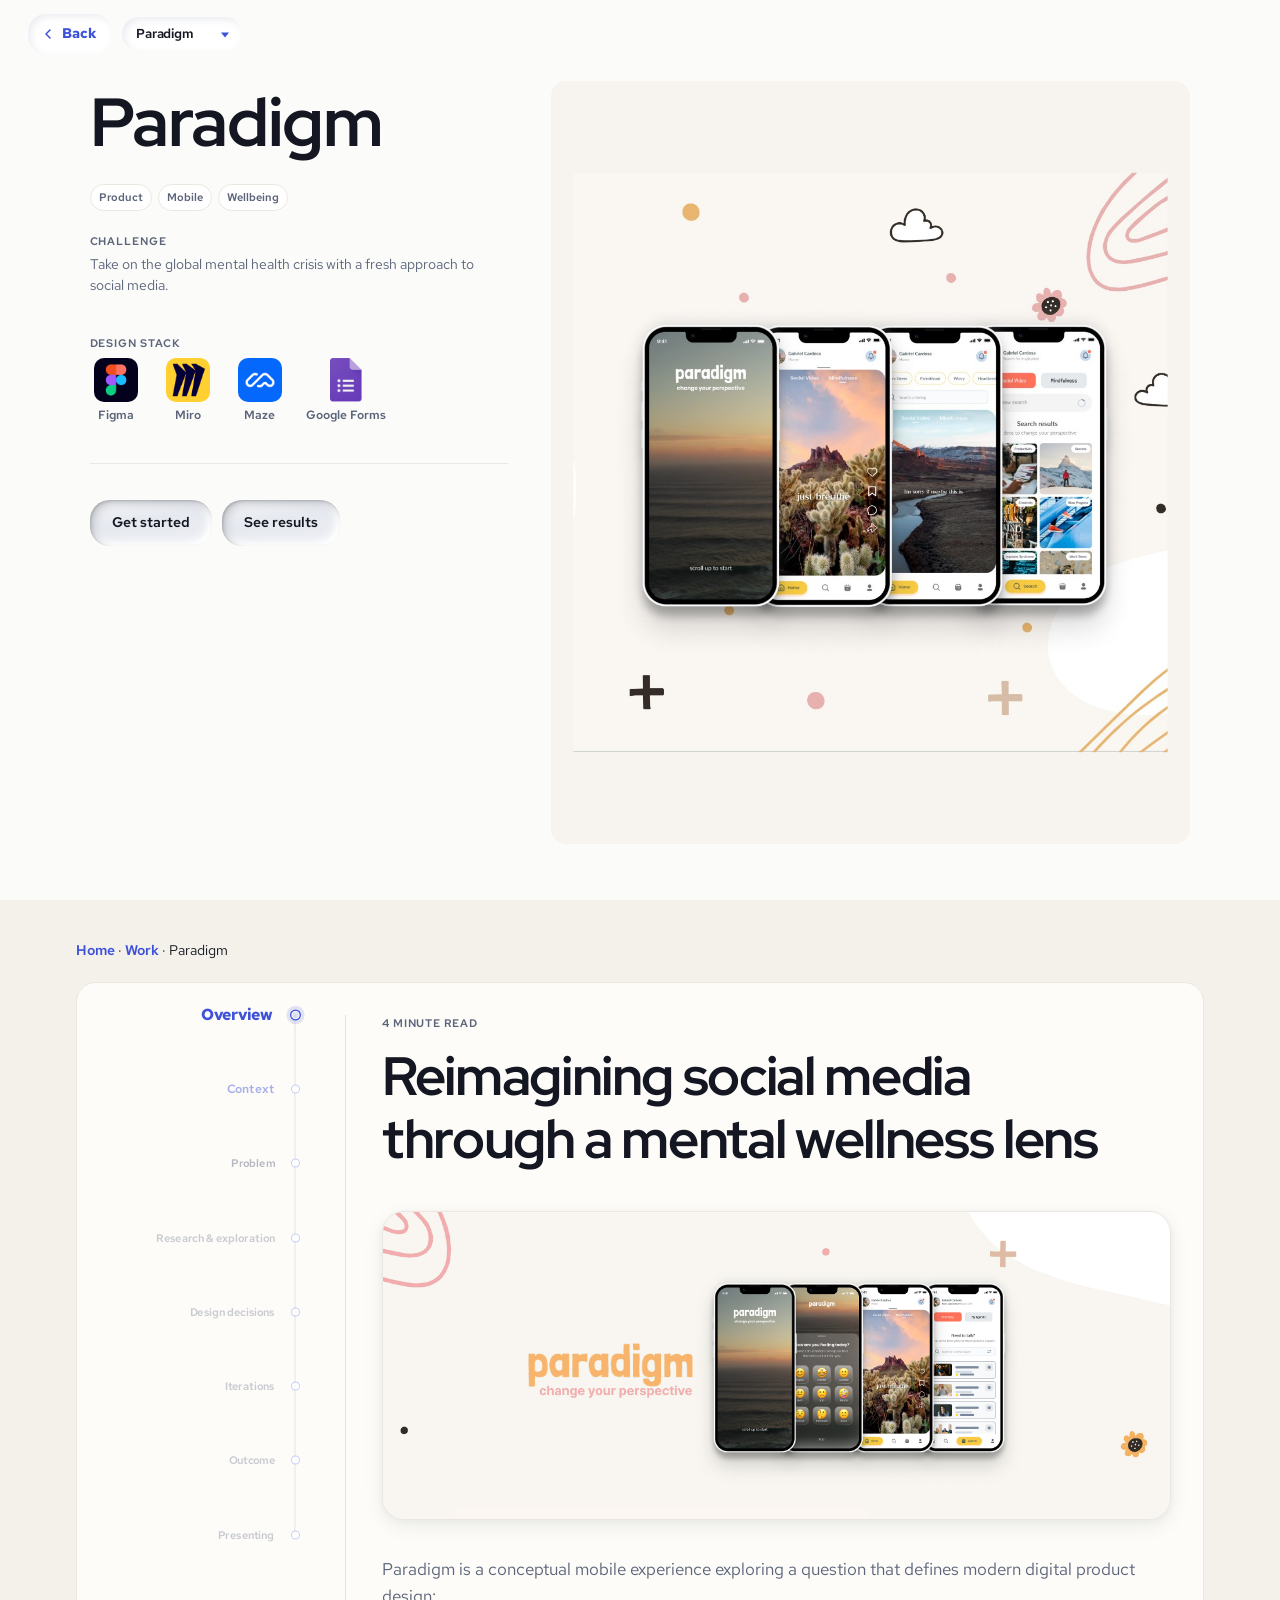
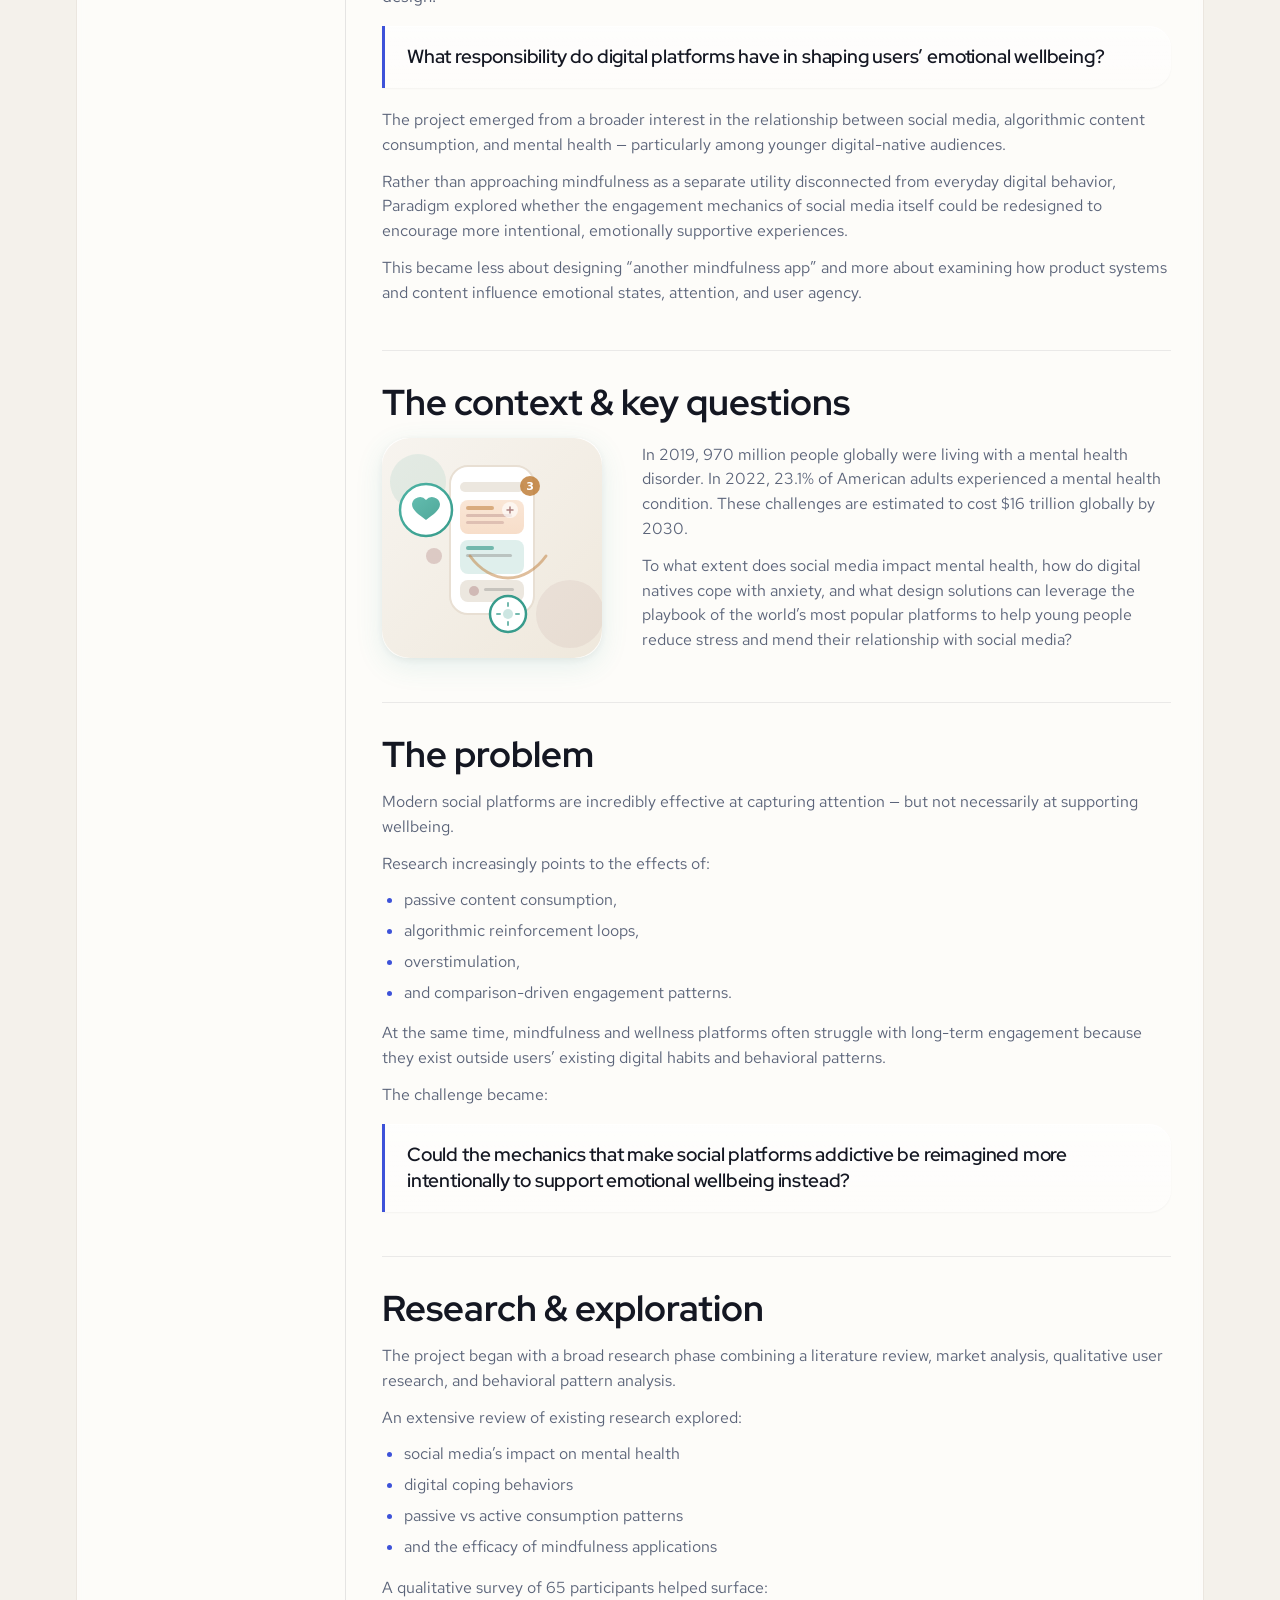
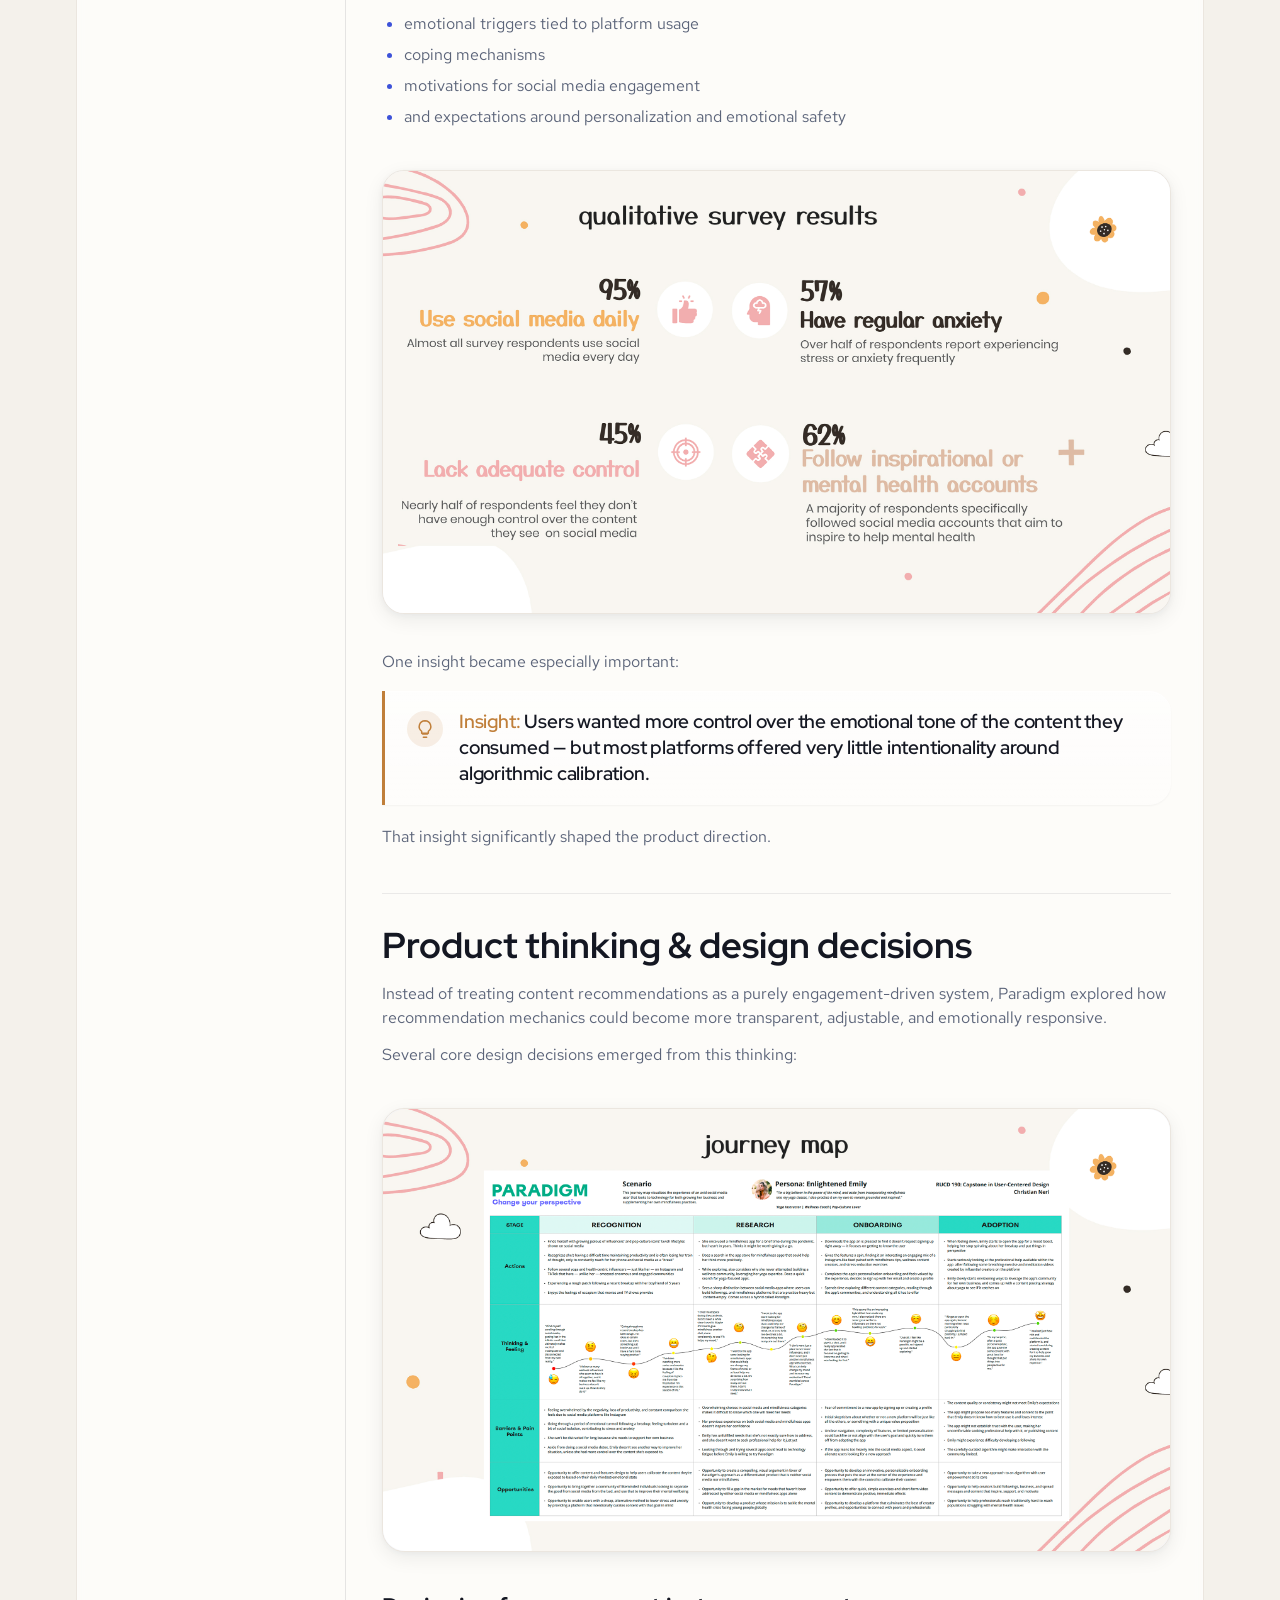
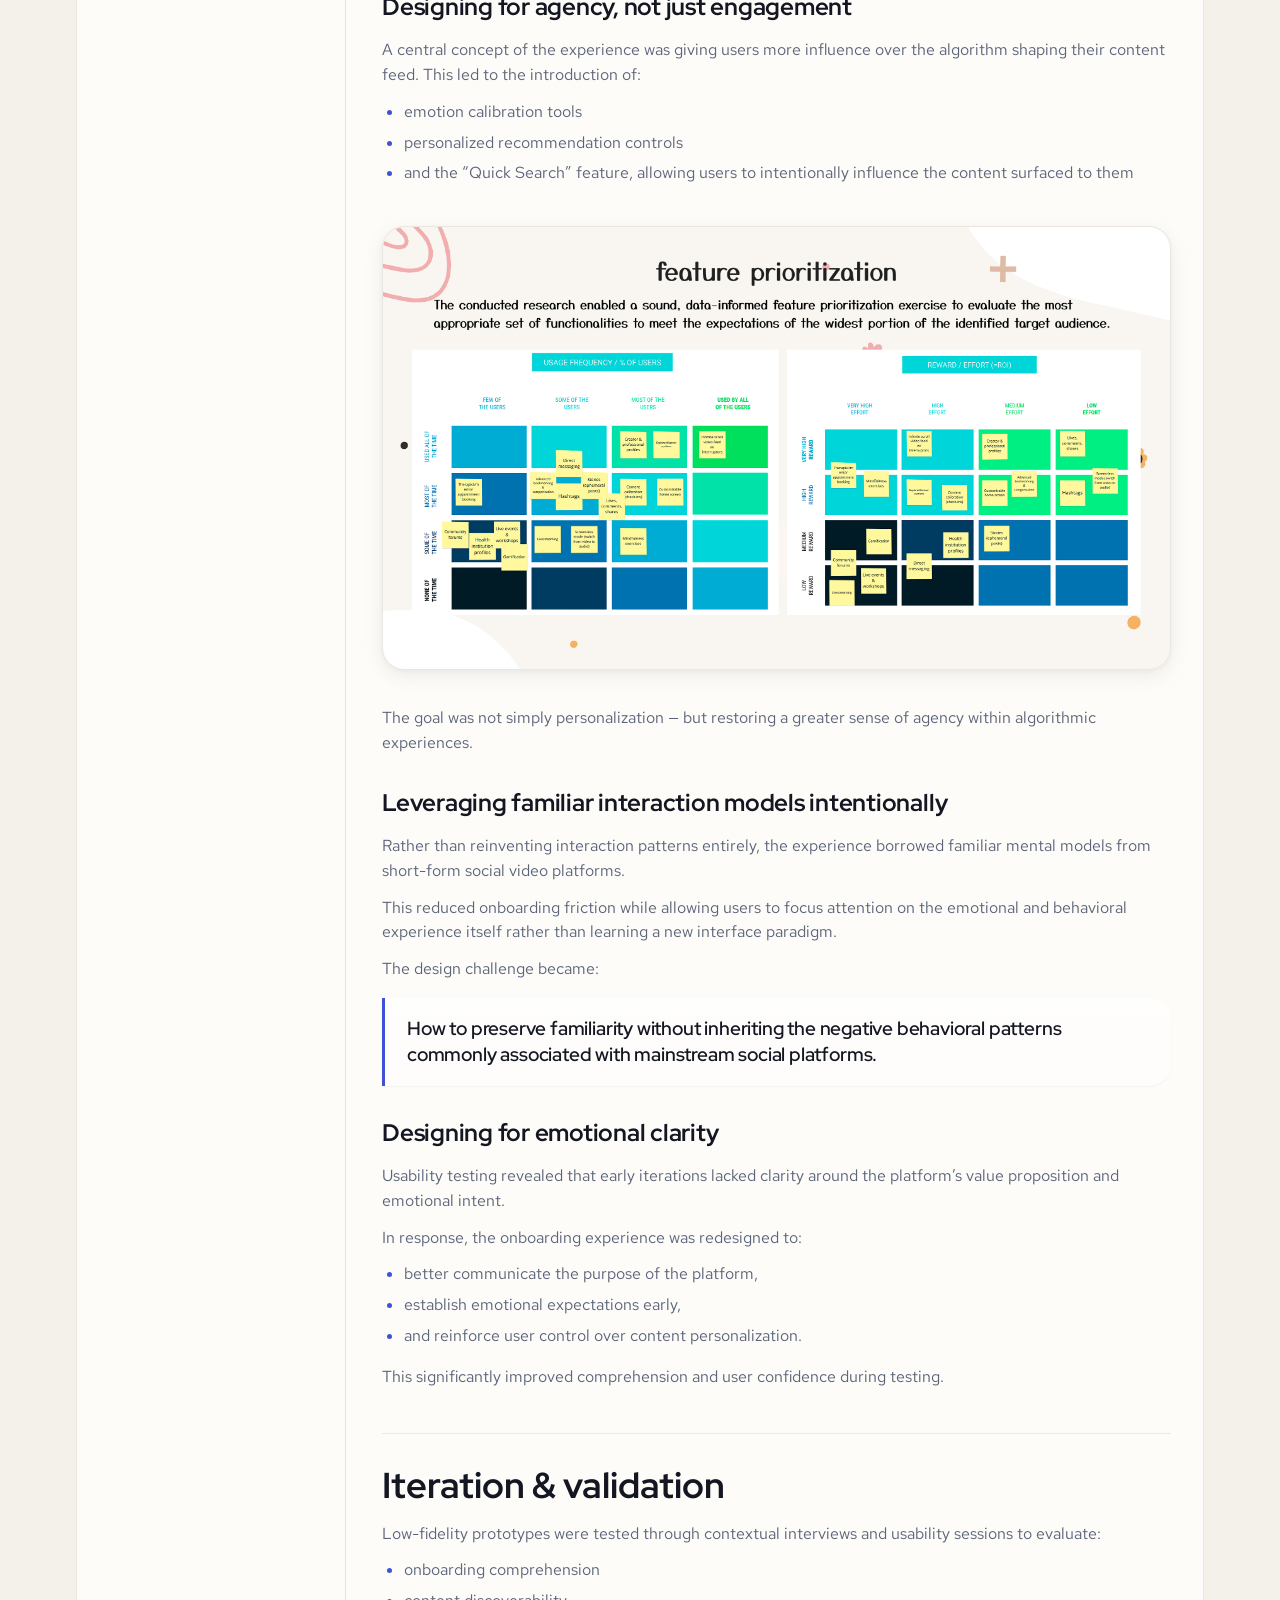
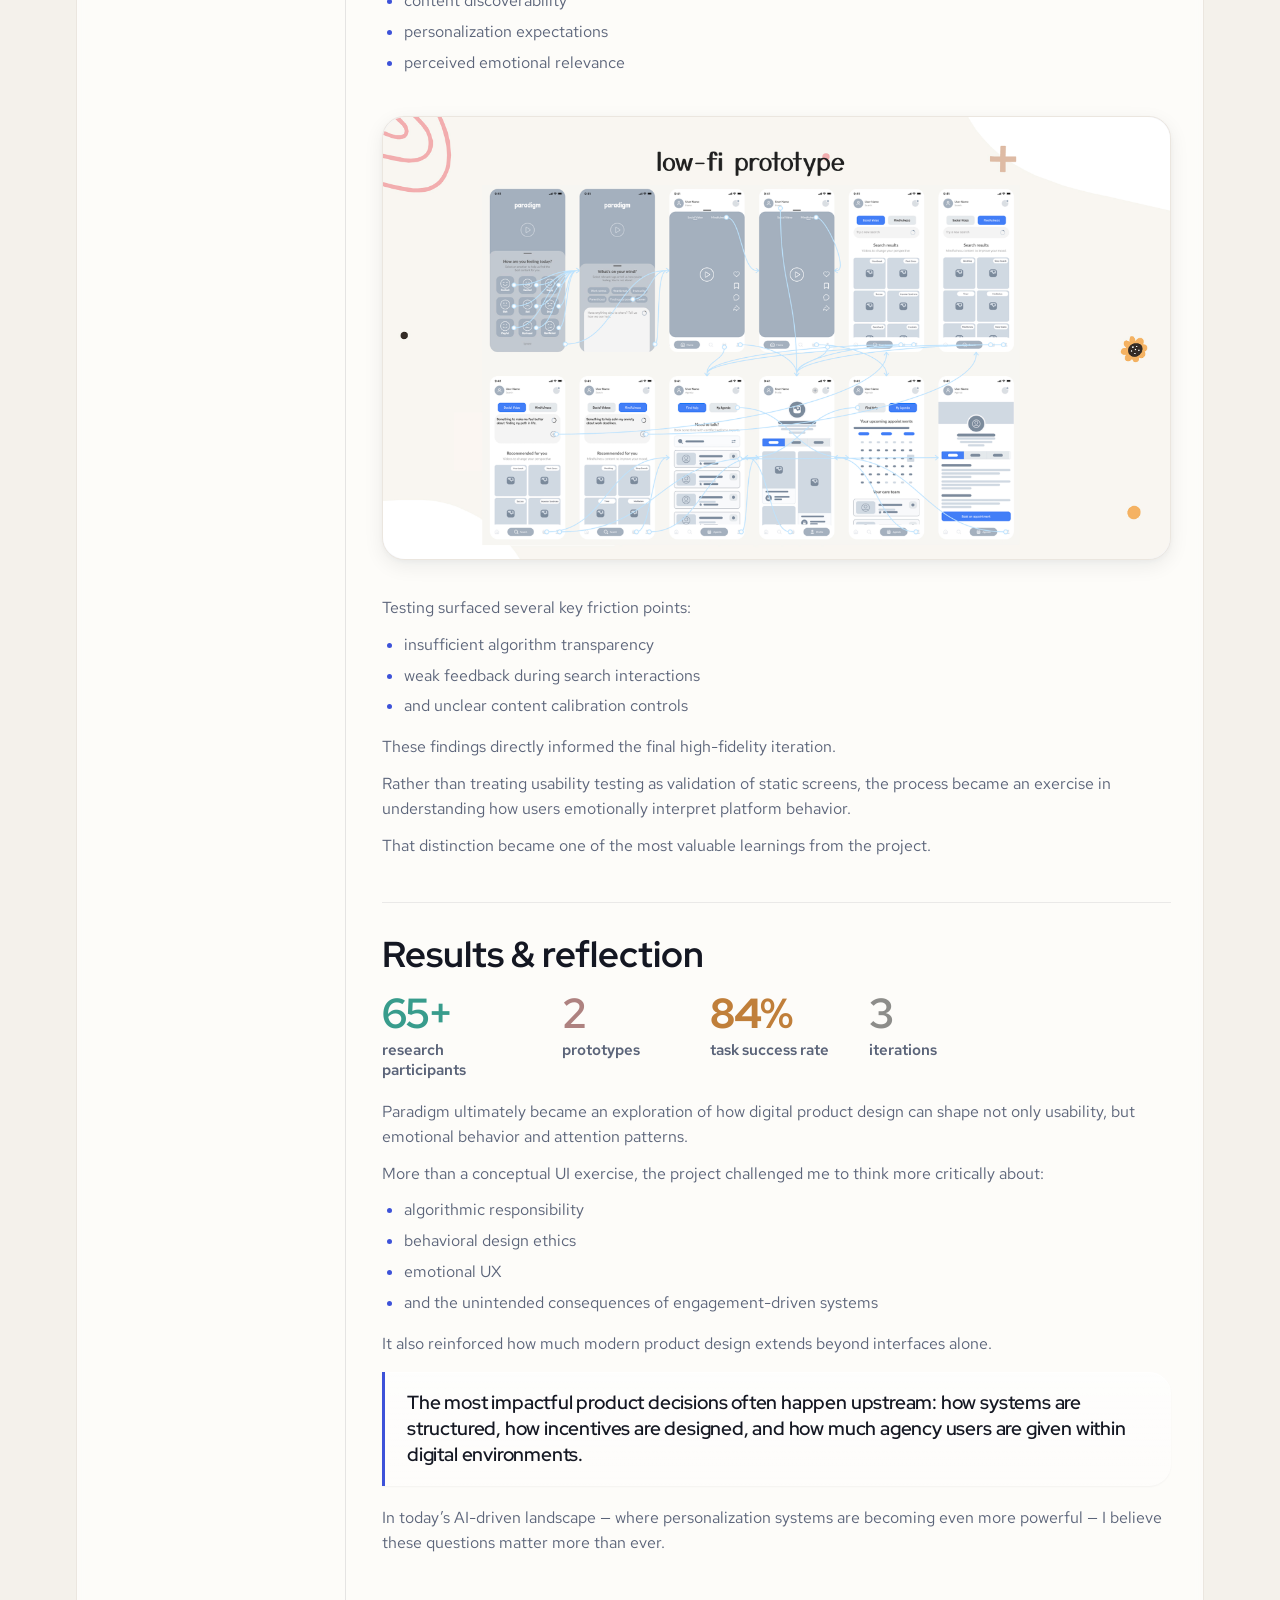
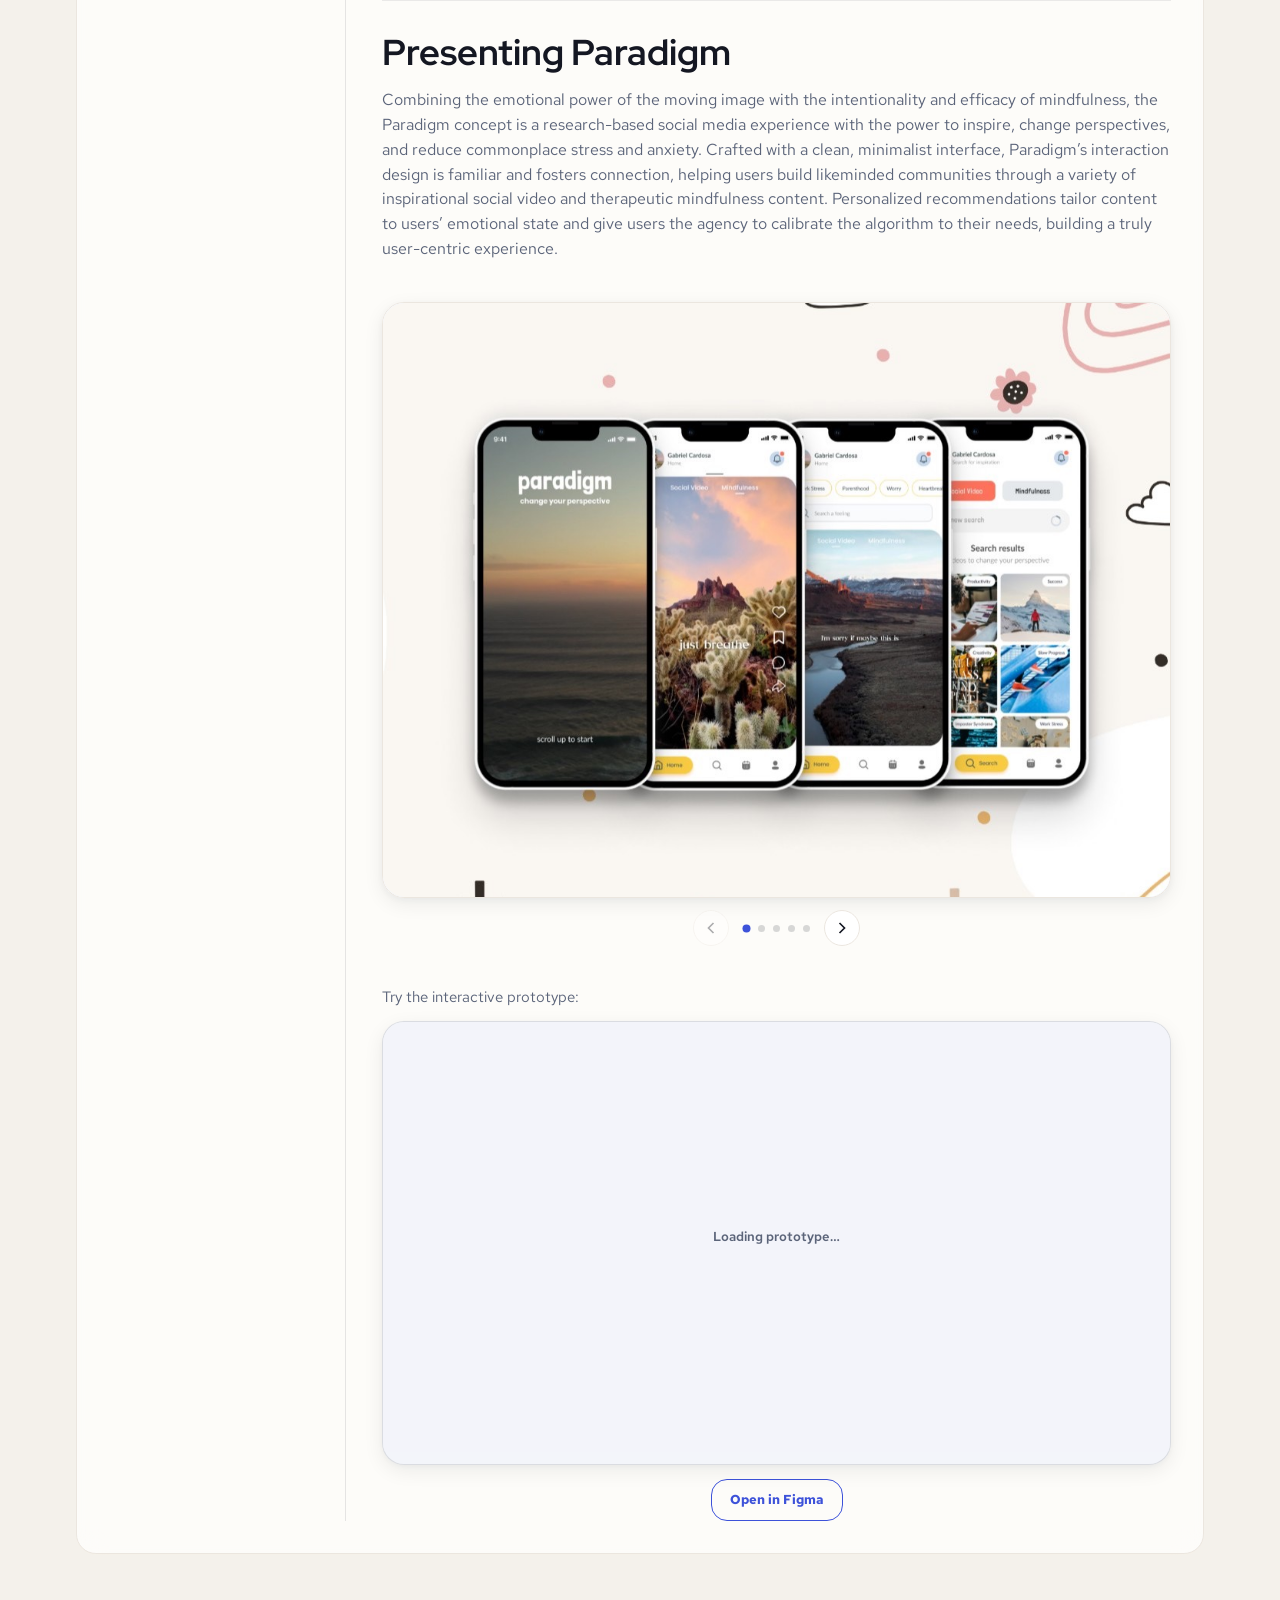
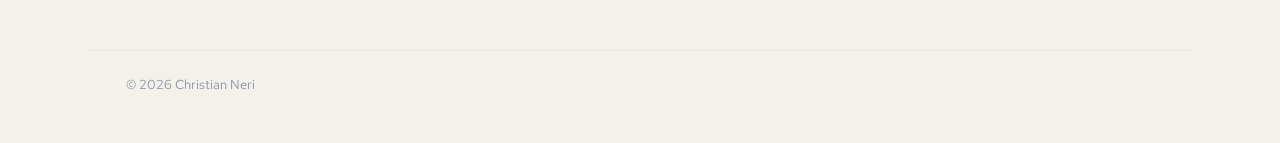
==== commit d85832f8: "V1 Updated mobile and tablet render of case studies on home page, favicon, and some final touches." ====
--- a/case-paradigm.html
+++ b/case-paradigm.html
@@ -7,6 +7,8 @@
     <title>Paradigm — Case study | Christian Neri</title>
     <meta name="description"
         content="Paradigm: product vision and UX patterns for supportive mental health and mindfulness experiences.">
+    <link rel="icon" href="assets/favicon.png" type="image/png" sizes="32x32">
+    <link rel="apple-touch-icon" href="assets/apple-touch-icon.png" sizes="180x180">
     <link rel="stylesheet" href="style.css">
     <link rel="preconnect" href="https://fonts.googleapis.com">
     <link rel="preconnect" href="https://fonts.gstatic.com" crossorigin>
--- a/style.css
+++ b/style.css
@@ -953,7 +953,7 @@
 .hero-headlines h1 {
     font-family: var(--font-display);
     font-weight: 700;
-    font-size: clamp(1.85rem, 4.8vw, 2.65rem);
+    font-size: clamp(1.5rem, 3.75vw, 2.1rem);
     letter-spacing: -0.035em;
     line-height: 1.12;
     /* Letterpress/deboss — reads carved into frost; not clickable like pill CTAs */
@@ -1141,6 +1141,160 @@
     flex-direction: column;
     gap: 0;
     margin-top: 0;
+}
+
+/* Tablet & mobile — project cards (Option A); MacBook is desktop-only */
+.work-project-cards {
+    display: none;
+    margin-top: clamp(4px, 1vw, 10px);
+}
+
+.work-project-cards__shell {
+    display: grid;
+    grid-template-columns: auto minmax(0, 1fr) auto;
+    align-items: center;
+    gap: clamp(8px, 2vw, 14px);
+    width: 100%;
+    max-width: 1120px;
+    margin-inline: auto;
+}
+
+.work-project-cards__viewport {
+    overflow: hidden;
+    min-width: 0;
+}
+
+.work-project-cards__track {
+    display: flex;
+    transform: translate3d(0, 0, 0);
+    transition: transform 0.55s cubic-bezier(0.22, 1, 0.18, 1);
+    will-change: transform;
+}
+
+.work-project-card {
+    flex: 0 0 100%;
+    min-width: 0;
+    display: flex;
+    flex-direction: column;
+    gap: clamp(14px, 2.4vw, 18px);
+}
+
+.work-project-card__visual {
+    border-radius: var(--radius-card);
+    overflow: hidden;
+    border: 1px solid var(--border-subtle);
+    box-shadow: var(--shadow-m);
+    background: #eef0f5;
+    min-height: clamp(180px, 42vw, 280px);
+    display: flex;
+    align-items: center;
+    justify-content: center;
+}
+
+.work-project-card__visual img {
+    width: 100%;
+    height: 100%;
+    object-fit: contain;
+    display: block;
+}
+
+.work-project-card__visual--paradigm {
+    background: #f7f4ef;
+}
+
+.work-project-card__visual--paradigm img {
+    object-fit: contain;
+    transform: scale(0.96);
+}
+
+.work-project-card__visual--radioactive {
+    background: var(--radioactive-frame);
+}
+
+.work-project-card__visual--radioactive img {
+    object-fit: contain;
+}
+
+.work-project-card__body {
+    display: flex;
+    flex-direction: column;
+    align-items: flex-start;
+    gap: 10px;
+    text-align: left;
+    padding: 0 clamp(2px, 0.6vw, 6px);
+}
+
+.work-project-card__title {
+    font-family: var(--font-display);
+    font-size: clamp(1.15rem, 3.2vw, 1.45rem);
+    font-weight: 700;
+    letter-spacing: -0.02em;
+    line-height: 1.2;
+    color: var(--text);
+    margin: 0;
+}
+
+.work-project-card__tags {
+    display: flex;
+    flex-wrap: wrap;
+    gap: 6px;
+}
+
+.work-project-card__body .case-hero-meta {
+    margin: 0;
+    width: 100%;
+}
+
+.work-project-card__body .case-hero-meta__text {
+    font-size: clamp(13px, 1.85vw, 15px);
+}
+
+.work-project-card__cta {
+    margin-top: 2px;
+}
+
+.work-macbook-stage--desktop {
+    display: block;
+}
+
+@media (max-width: 1023px) {
+    .work-project-cards {
+        display: block;
+    }
+
+    .work-macbook-stage--desktop {
+        display: none;
+    }
+
+    .work-macbook-nav {
+        margin-top: clamp(12px, 2.4vw, 18px);
+    }
+
+    /* One surface for image + copy — avoids shadow bleed onto the title block */
+    .work-project-card {
+        background: var(--neo-face);
+        border: 1px solid var(--border-subtle);
+        border-radius: var(--radius-card);
+        box-shadow: var(--shadow-s);
+        padding: clamp(12px, 2.8vw, 16px);
+        gap: clamp(16px, 3.2vw, 22px);
+    }
+
+    .work-project-card__visual {
+        box-shadow: none;
+        border-color: rgba(20, 23, 34, 0.07);
+        border-radius: calc(var(--radius-card) - 8px);
+    }
+
+    .work-project-card__body {
+        padding: 0 clamp(4px, 1.2vw, 10px);
+    }
+}
+
+@media (min-width: 1024px) {
+    .work-project-cards {
+        display: none !important;
+    }
 }
 
 #work .section-surface.frost-tilt--work-shell {
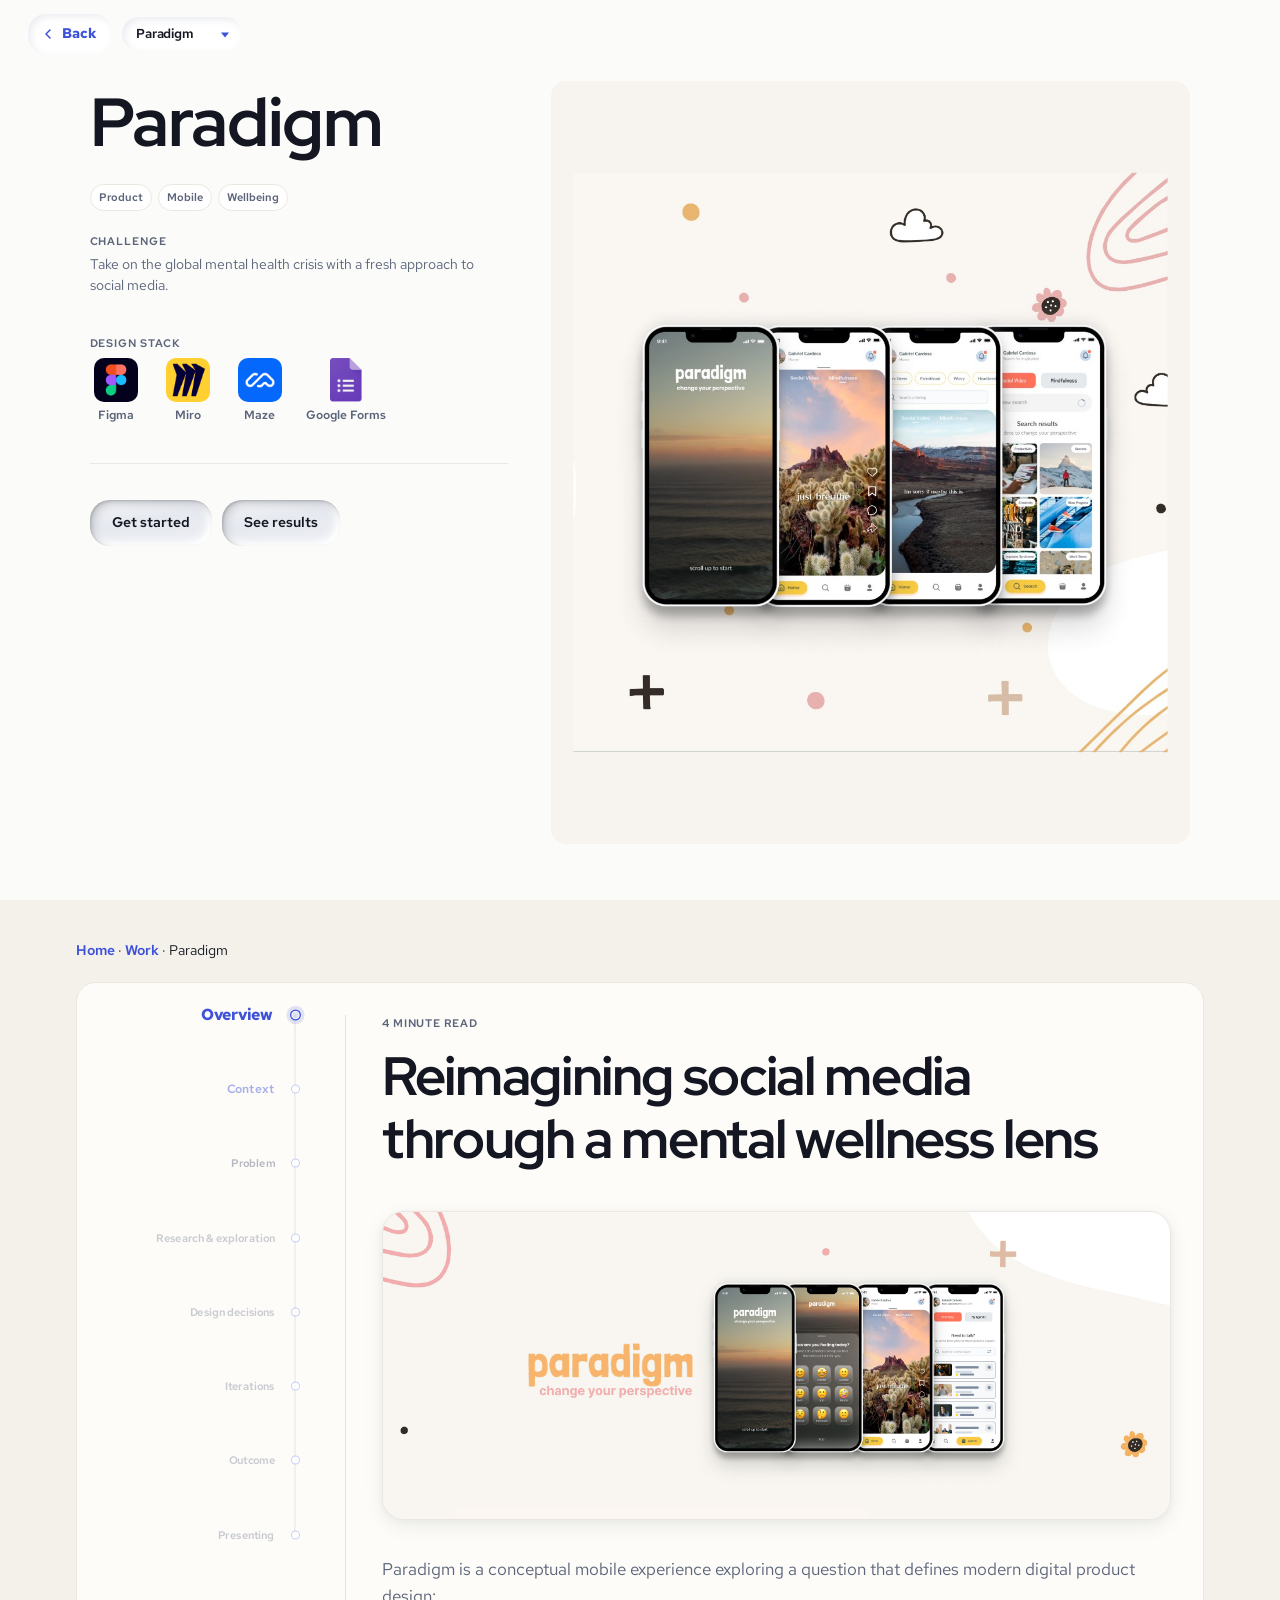
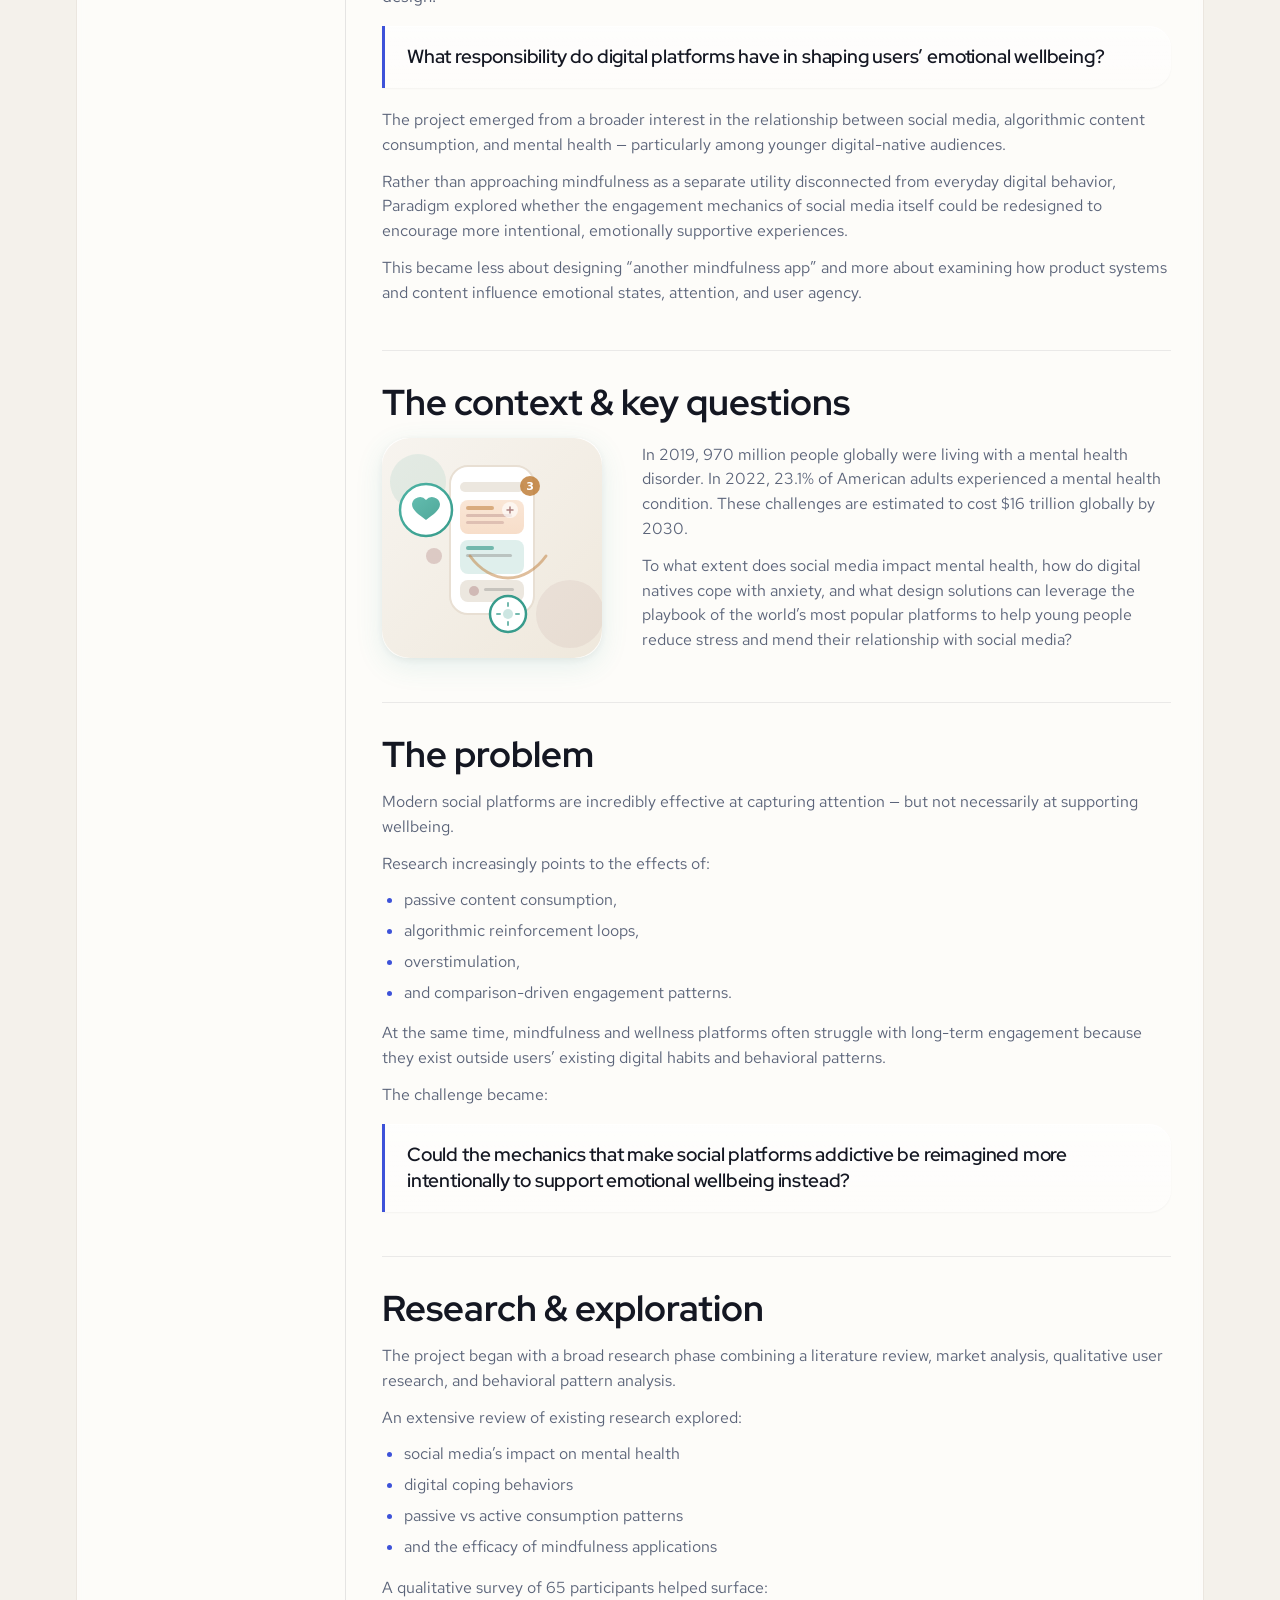
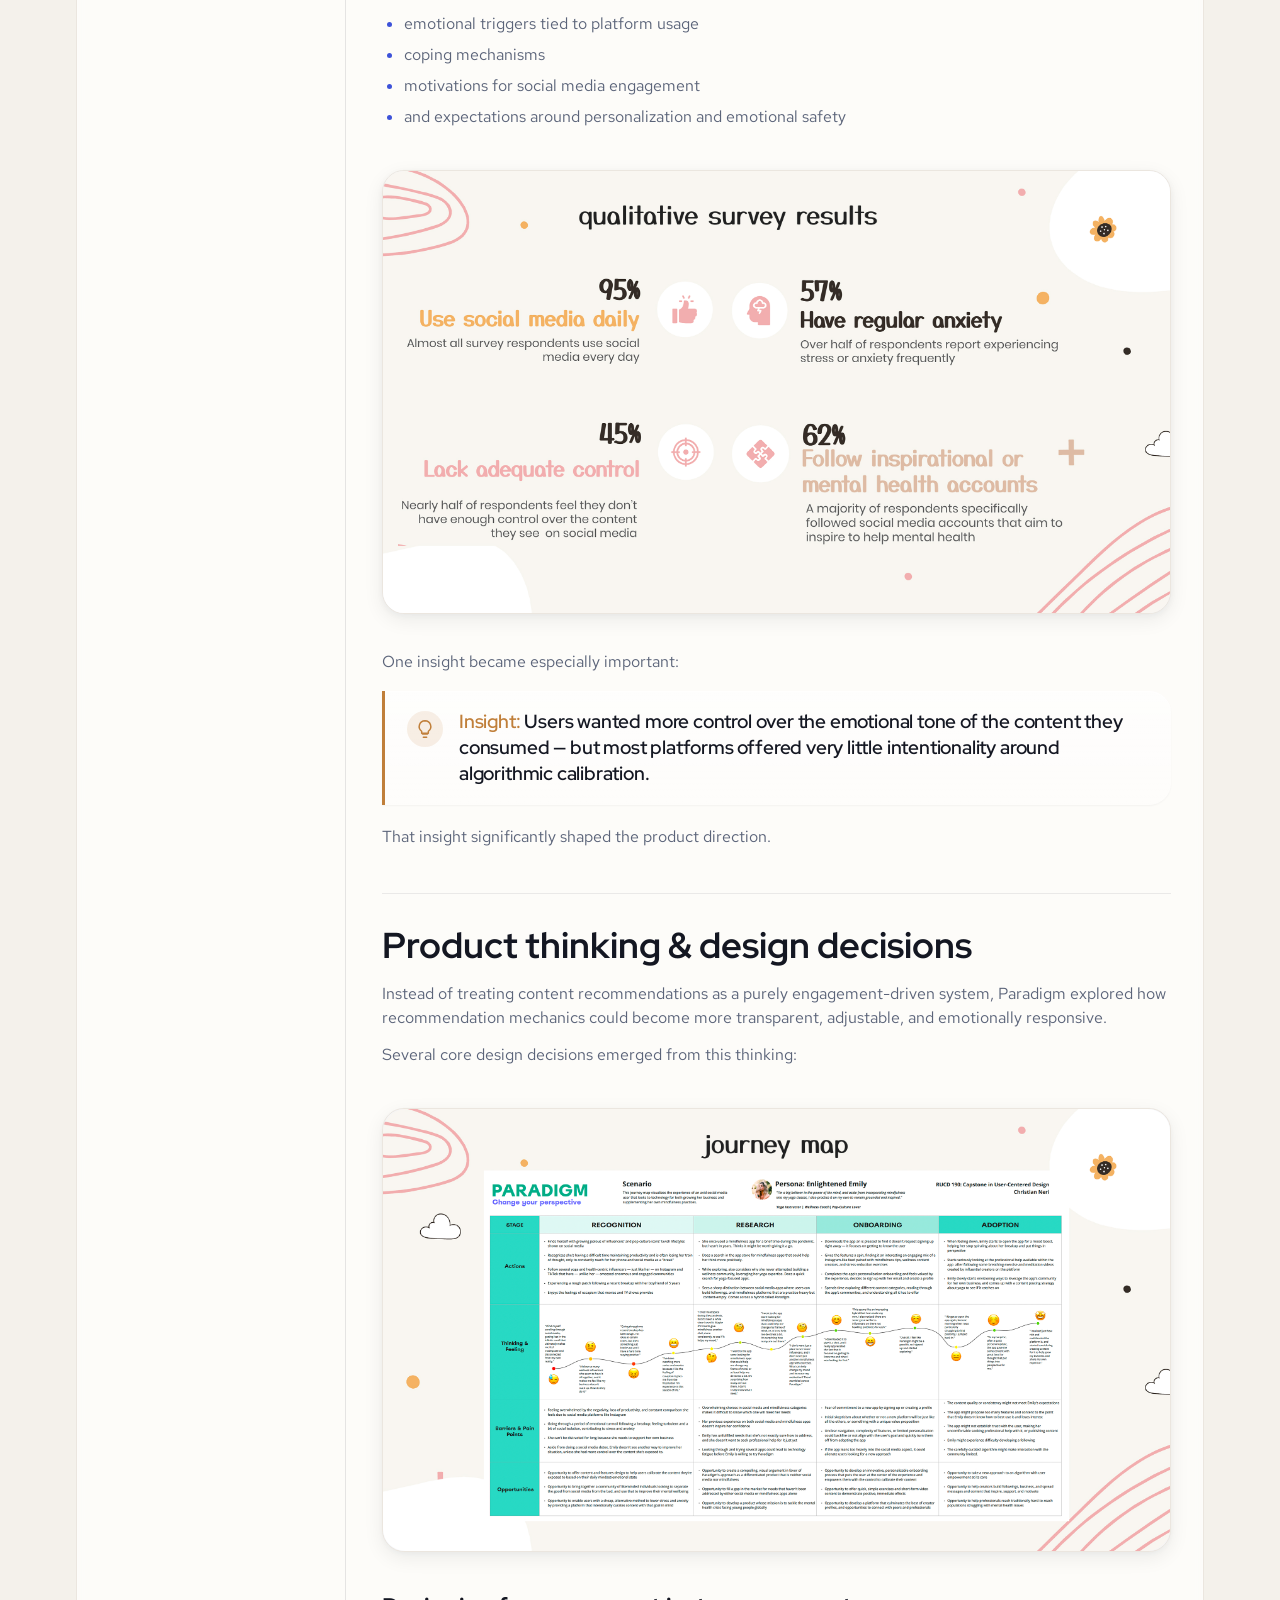
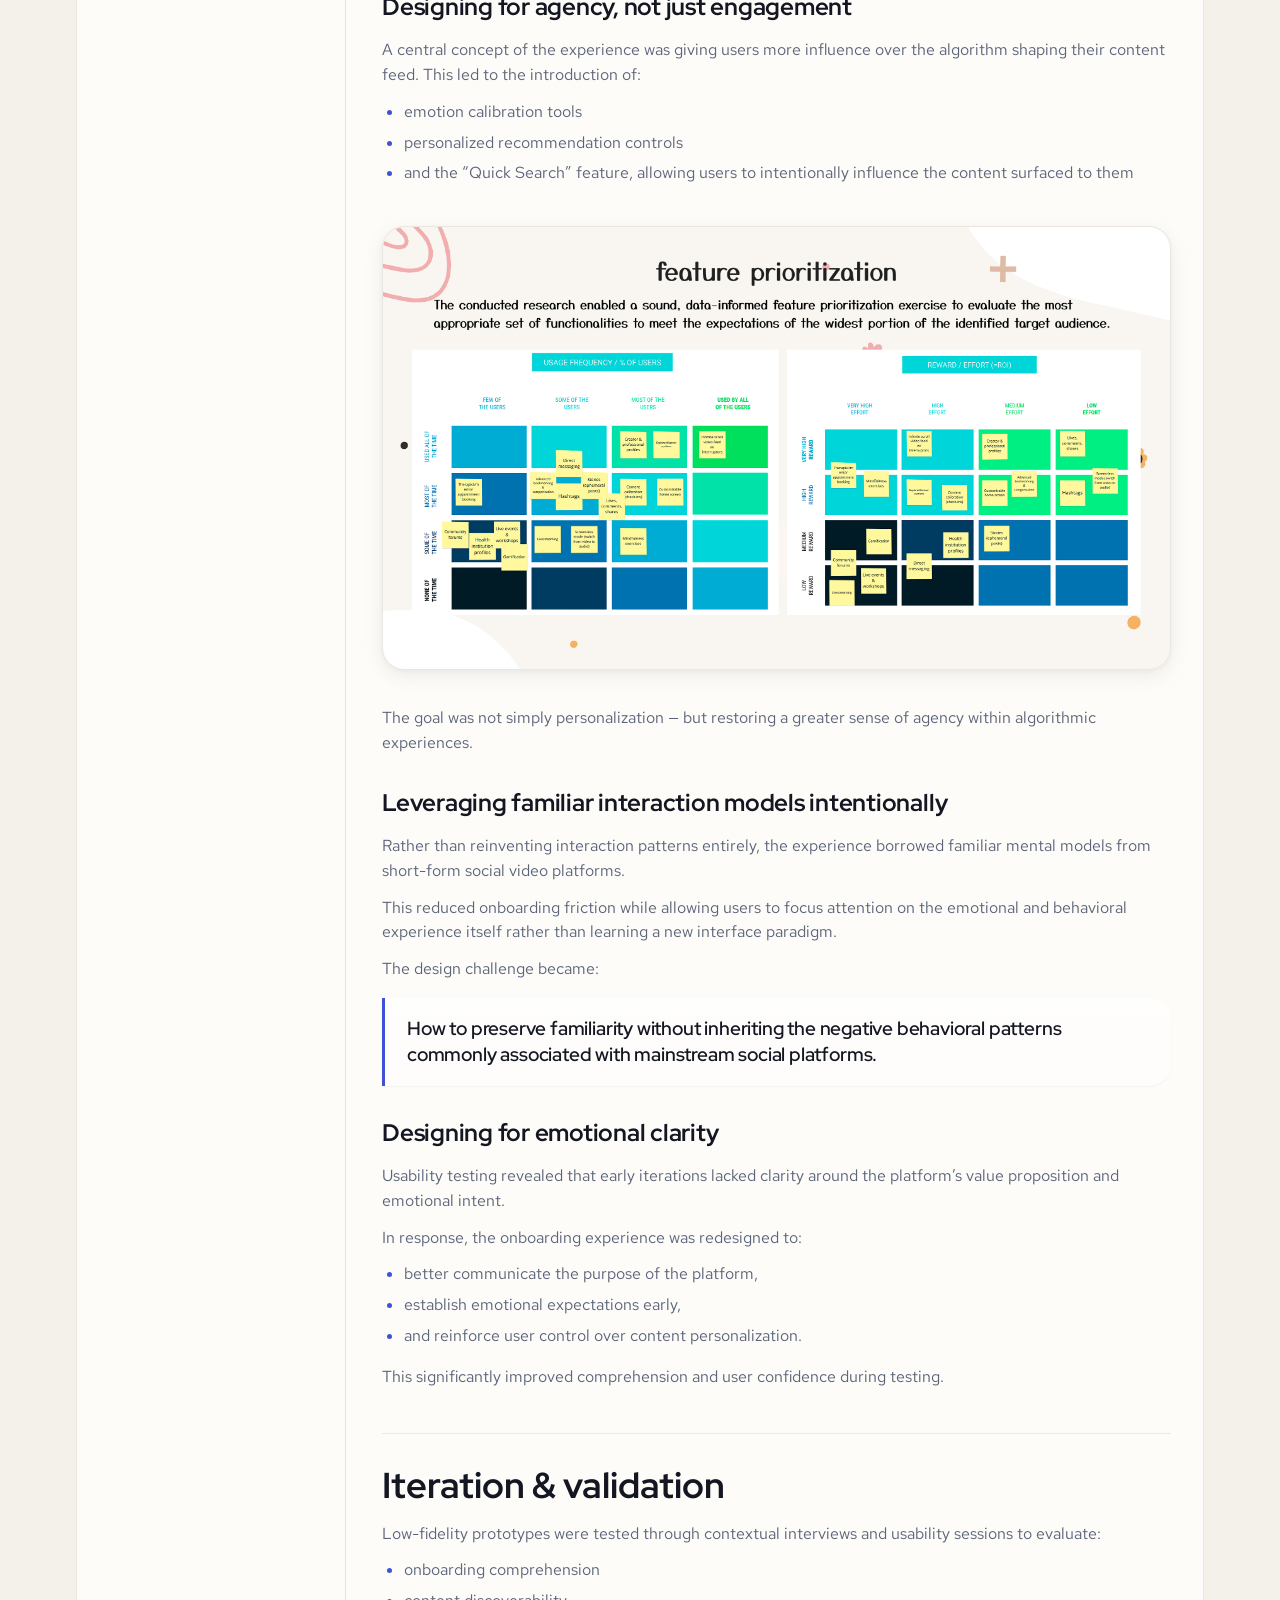
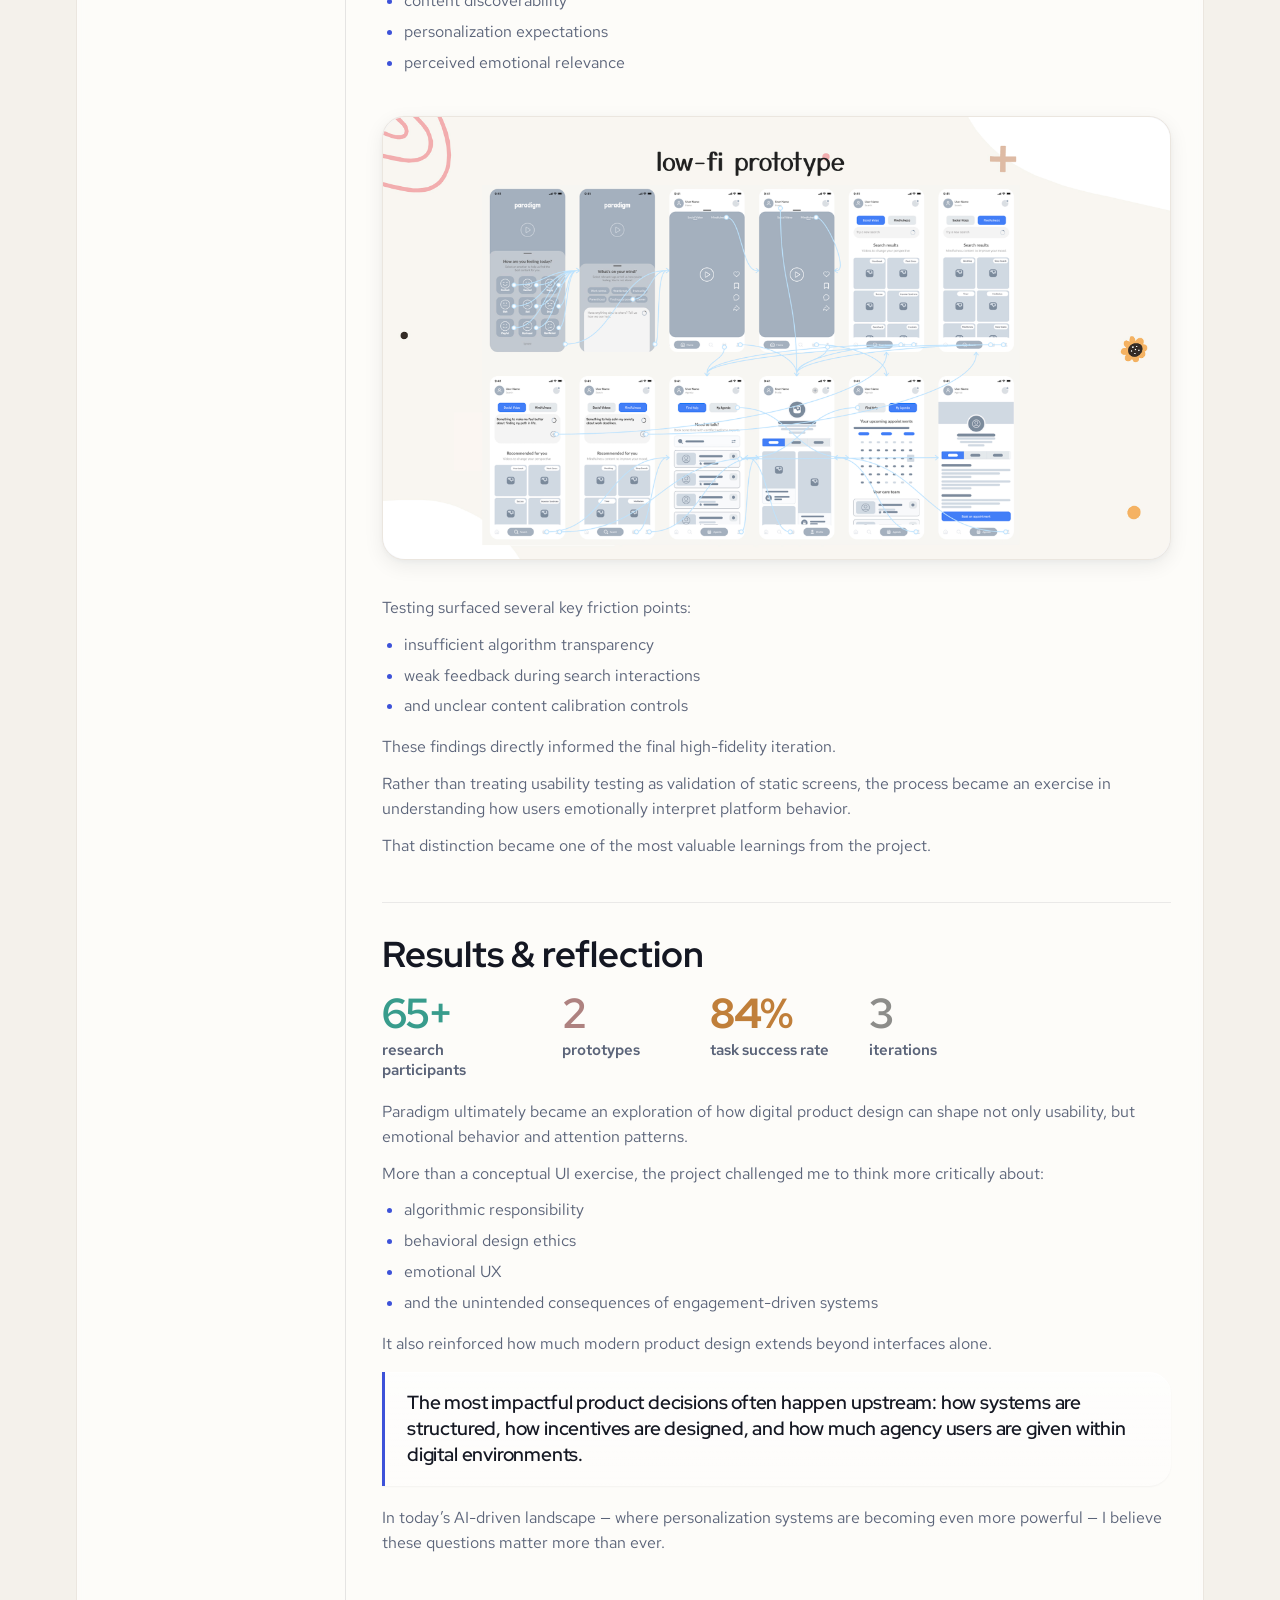
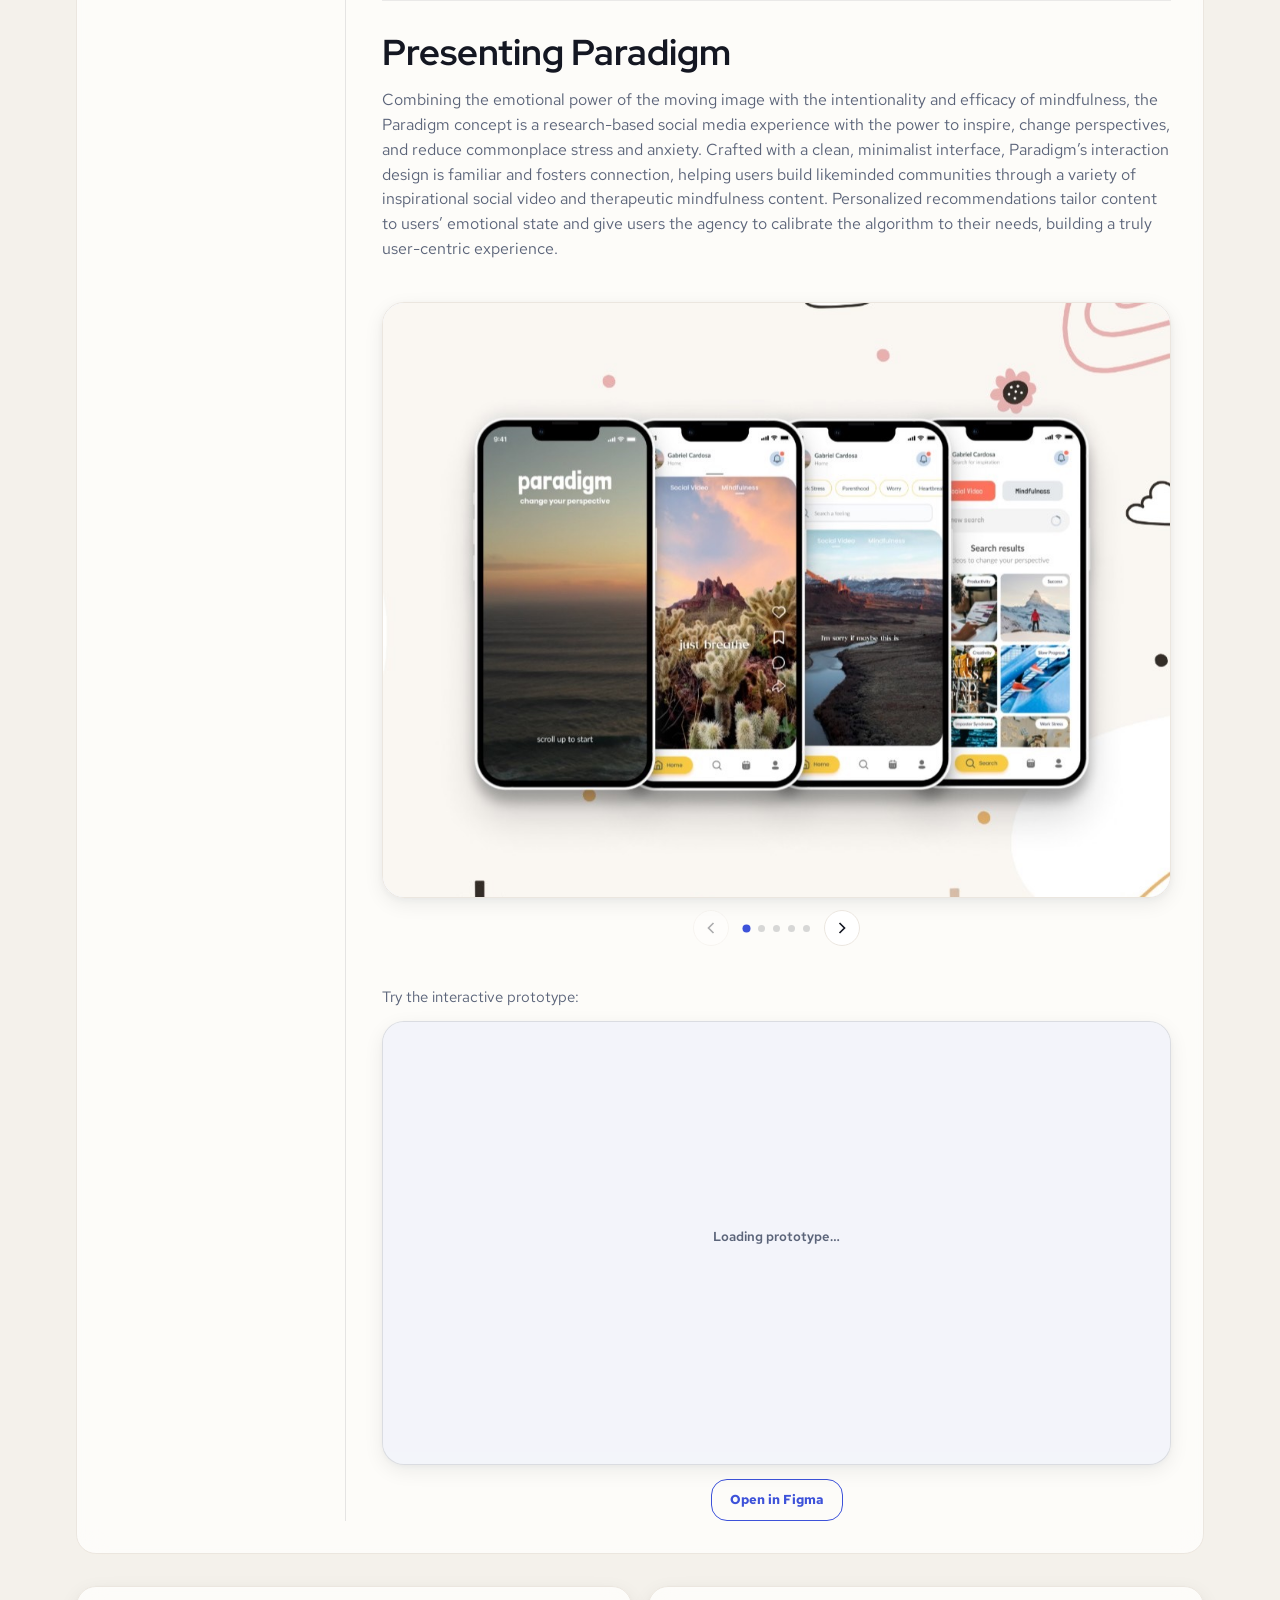
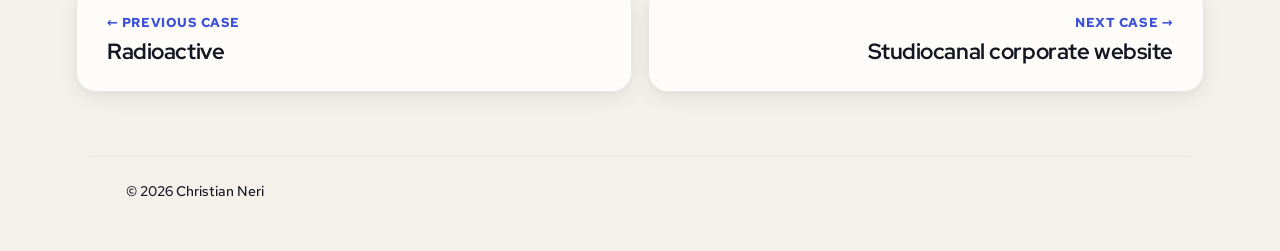
==== commit 0ea9ed5b: "Updates to V1 Added bottom navigation to case study pages, updated headline & description on home, a" ====
--- a/case-paradigm.html
+++ b/case-paradigm.html
@@ -386,6 +386,23 @@
             </section>
             </div>
         </div>
+
+        <nav class="case-next-nav" aria-label="Case study navigation">
+            <a class="case-next-nav__link case-next-nav__link--prev" href="case-radioactive.html"
+                aria-label="Previous case study: Radioactive">
+                <span class="case-next-nav__copy">
+                    <span class="case-next-nav__eyebrow"><span aria-hidden="true">←</span> Previous case</span>
+                    <span class="case-next-nav__title">Radioactive</span>
+                </span>
+            </a>
+            <a class="case-next-nav__link case-next-nav__link--next" href="case-studiocanal.html"
+                aria-label="Next case study: Studiocanal corporate website">
+                <span class="case-next-nav__copy">
+                    <span class="case-next-nav__eyebrow">Next case <span aria-hidden="true">→</span></span>
+                    <span class="case-next-nav__title">Studiocanal corporate website</span>
+                </span>
+            </a>
+        </nav>
     </main>
 
     <footer class="site-footer" role="contentinfo">
--- a/style.css
+++ b/style.css
@@ -437,7 +437,7 @@
     padding: 10px clamp(14px, 2.4vw, 22px);
     min-height: 42px;
     font-family: var(--font-body);
-    font-size: clamp(10.75px, 2.35vw, 12.75px);
+    font-size: 14px;
     font-weight: 600;
     line-height: 1.12;
     letter-spacing: -0.02em;
@@ -3053,17 +3053,28 @@
     margin: 0;
 }
 
+.site-footer {
+    position: relative;
+    z-index: 1;
+}
+
 .site-footer-inner {
     max-width: 1100px;
     margin: 0 auto;
     padding: 24px clamp(16px, 4vw, 36px) 48px;
     border-top: 1px solid var(--border-subtle);
-    font-size: 13px;
-    color: var(--text-soft);
     display: flex;
     flex-wrap: wrap;
     gap: 12px;
-    justify-content: space-between;
+    justify-content: flex-start;
+    text-align: left;
+}
+
+.site-footer-inner p {
+    margin: 0;
+    font-size: 14px;
+    font-weight: 500;
+    color: var(--text);
 }
 
 .site-footer-inner a {
@@ -4315,6 +4326,102 @@
     backdrop-filter: var(--glass-blur);
     -webkit-backdrop-filter: var(--glass-blur);
     border: 1px solid var(--border-subtle);
+}
+
+.case-next-nav {
+    margin-top: clamp(4px, 1.2vw, 10px);
+    display: grid;
+    grid-template-columns: 1fr 1fr;
+    gap: clamp(12px, 2vw, 16px);
+}
+
+.case-next-nav__link {
+    display: flex;
+    align-items: center;
+    min-width: 0;
+    padding: clamp(18px, 3.2vw, 26px) clamp(20px, 3.6vw, 30px);
+    border-radius: var(--radius-panel);
+    background: var(--surface-panel);
+    backdrop-filter: var(--glass-blur);
+    -webkit-backdrop-filter: var(--glass-blur);
+    border: 1px solid var(--border-subtle);
+    text-decoration: none;
+    color: inherit;
+    box-shadow: var(--shadow-m);
+    transition: transform 0.22s var(--ease), box-shadow 0.22s var(--ease), border-color 0.22s var(--ease);
+}
+
+.case-next-nav__copy {
+    display: flex;
+    flex-direction: column;
+    gap: 6px;
+    min-width: 0;
+    width: 100%;
+}
+
+.case-next-nav__link--prev .case-next-nav__copy {
+    align-items: flex-start;
+    text-align: left;
+}
+
+.case-next-nav__link--next .case-next-nav__copy {
+    align-items: flex-end;
+    text-align: right;
+}
+
+.case-next-nav__eyebrow {
+    font-family: var(--font-body);
+    font-size: 13px;
+    font-weight: 700;
+    letter-spacing: 0.04em;
+    text-transform: uppercase;
+    color: var(--accent);
+}
+
+.case-next-nav__title {
+    font-family: var(--font-display);
+    font-size: clamp(1.05rem, 2.6vw, 1.35rem);
+    font-weight: 700;
+    letter-spacing: -0.02em;
+    line-height: 1.2;
+    color: var(--text);
+}
+
+@media (max-width: 719px) {
+    .case-next-nav {
+        grid-template-columns: 1fr;
+    }
+
+    .case-next-nav__link--next .case-next-nav__copy {
+        align-items: flex-start;
+        text-align: left;
+    }
+}
+
+@media (prefers-reduced-motion: no-preference) {
+    .case-next-nav__link:hover {
+        transform: translateY(-2px);
+        box-shadow: var(--shadow-lift);
+        border-color: rgba(61, 82, 217, 0.18);
+    }
+
+    .case-next-nav__link:active {
+        transform: translateY(0);
+        box-shadow: var(--shadow-s);
+    }
+}
+
+.case-next-nav__link:focus-visible {
+    outline: 2px solid var(--accent);
+    outline-offset: 3px;
+}
+
+@media (prefers-reduced-transparency: reduce) {
+    .case-next-nav__link {
+        backdrop-filter: none;
+        -webkit-backdrop-filter: none;
+        background: var(--surface-raised);
+    }
 }
 
 .case-prose-panel__content > .case-section:last-child {
